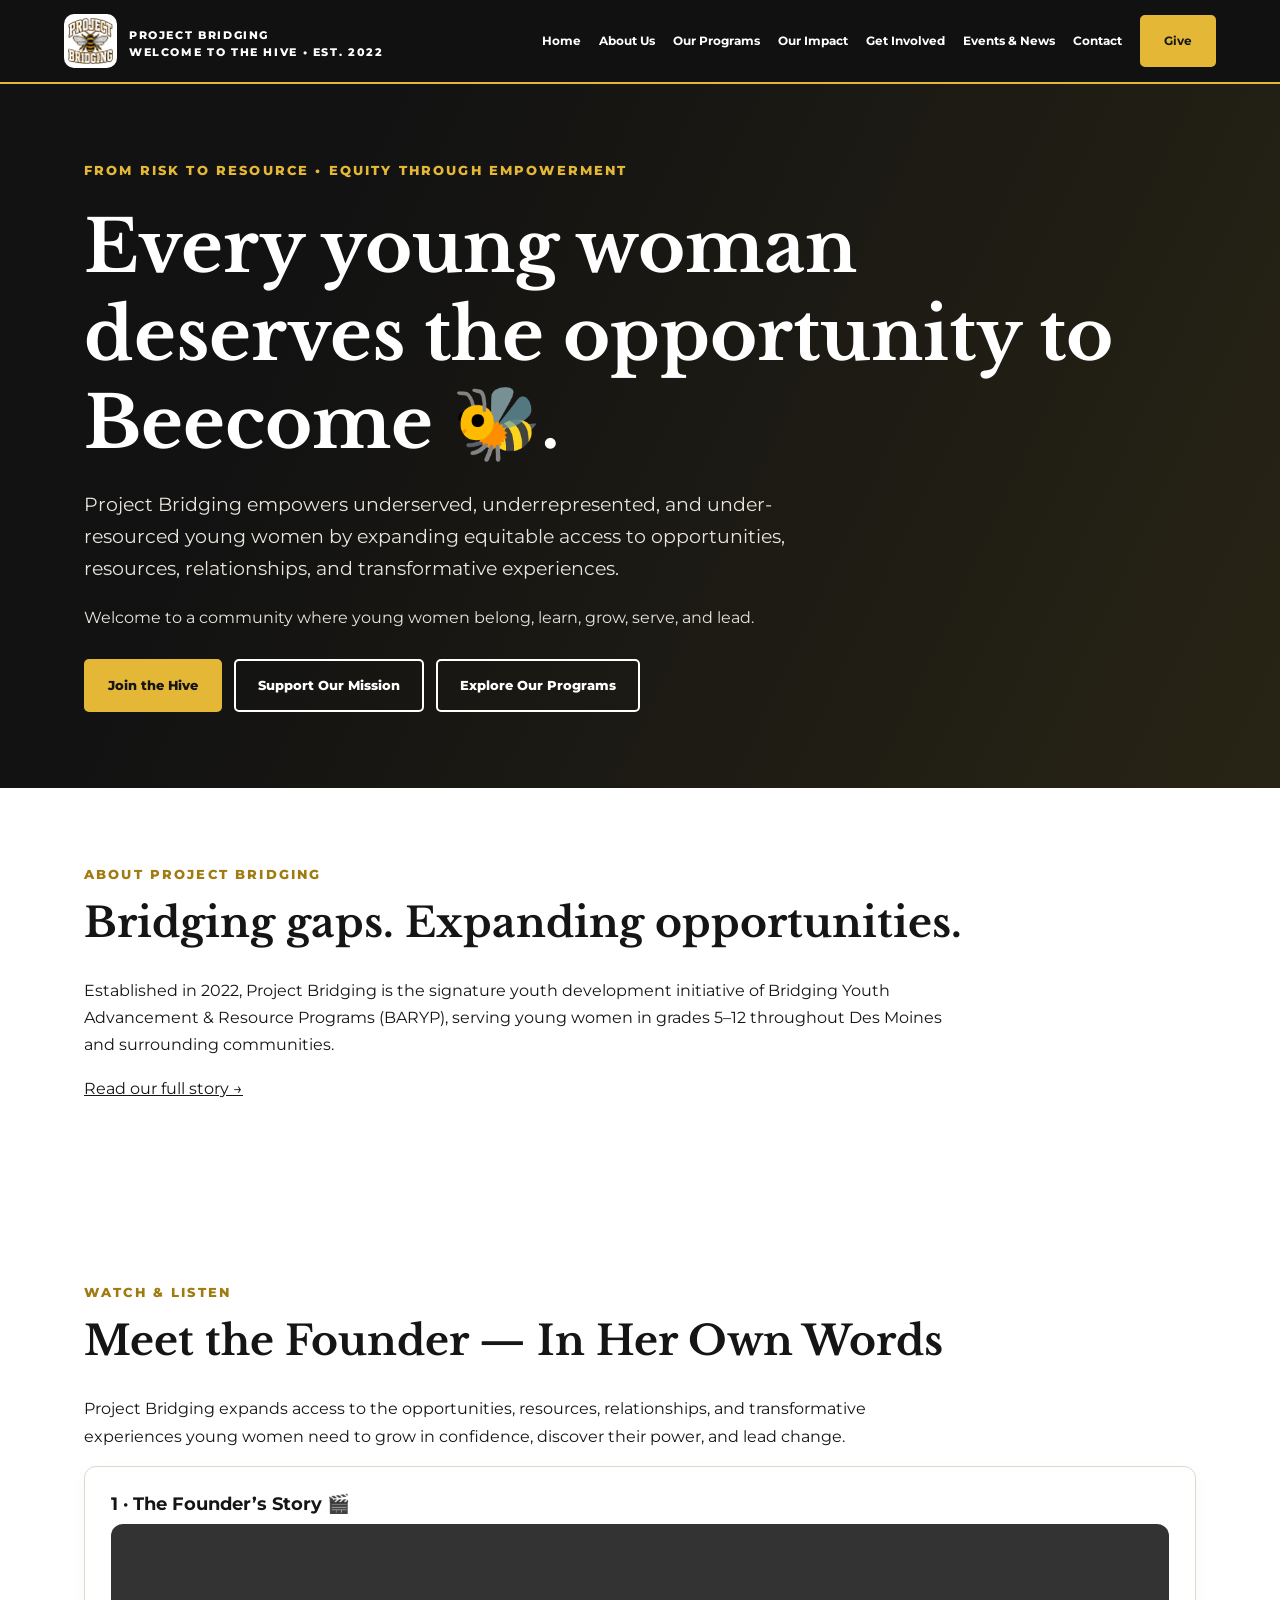
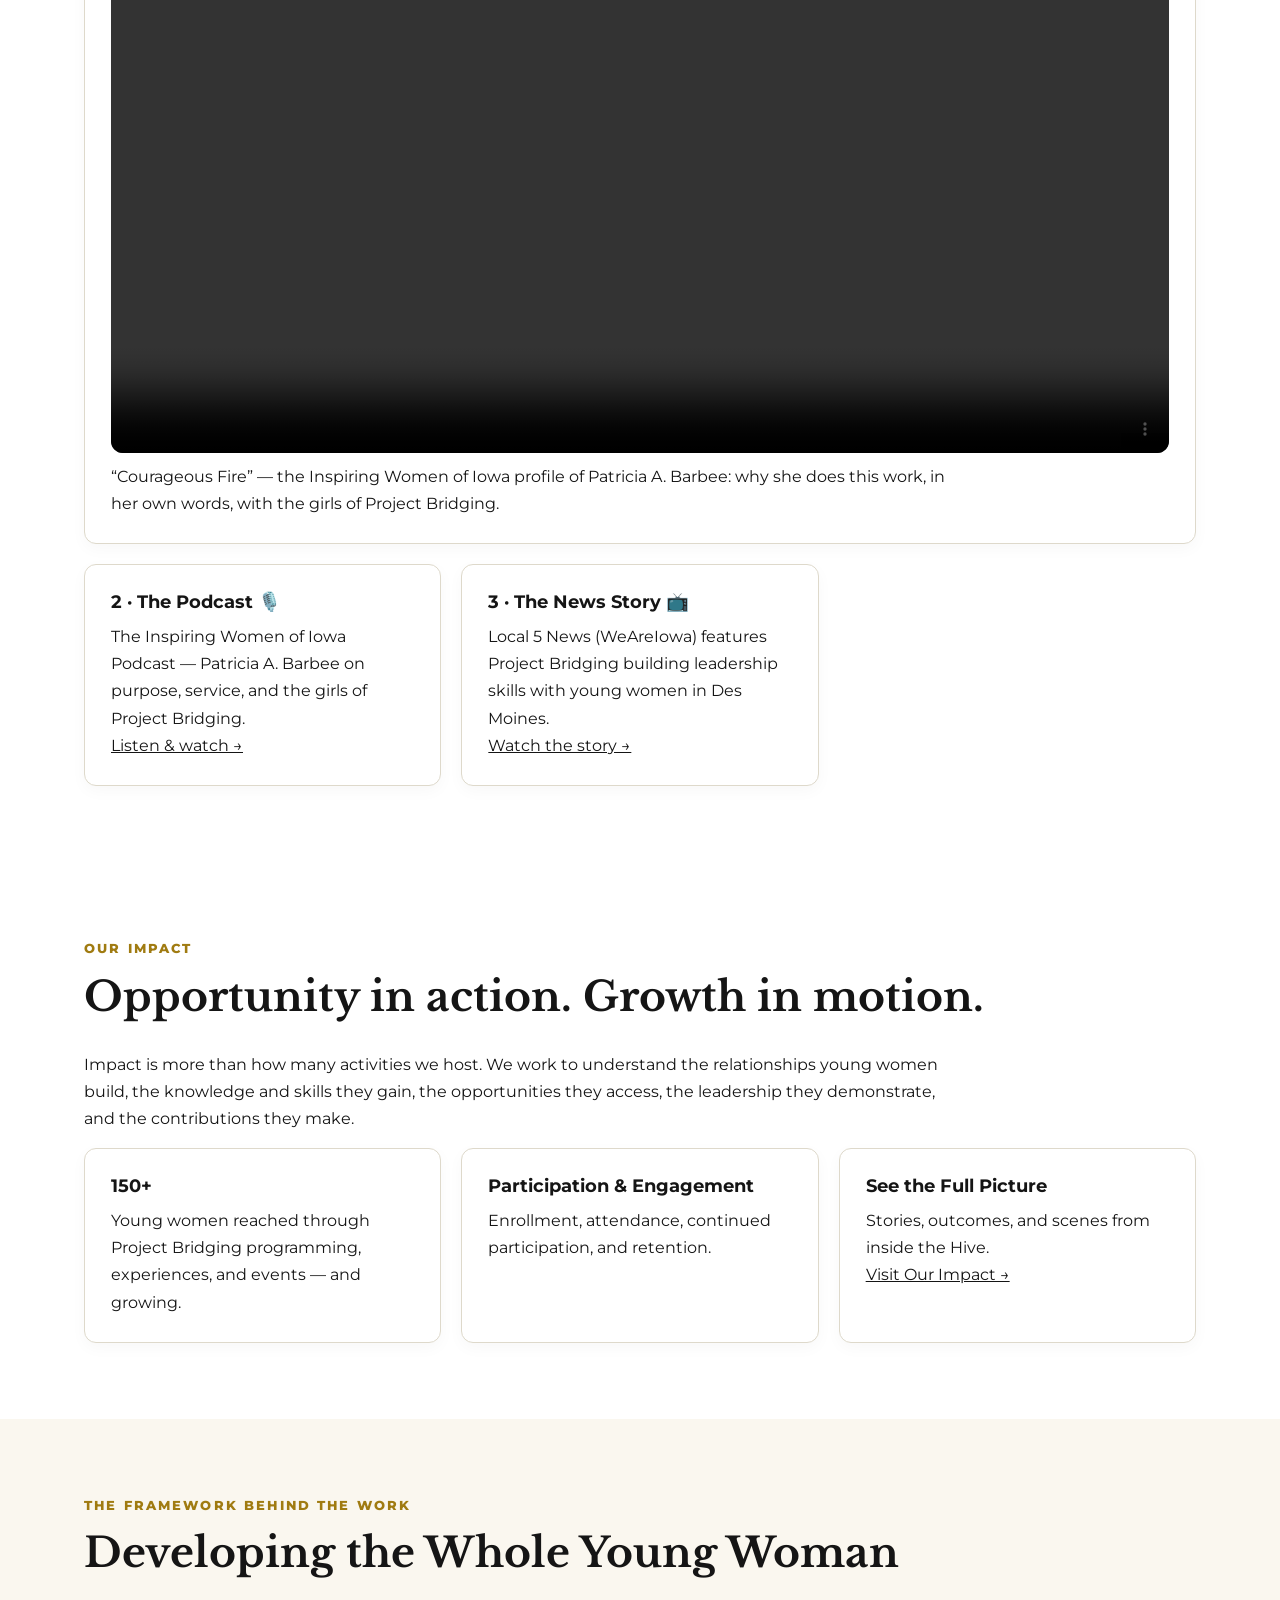
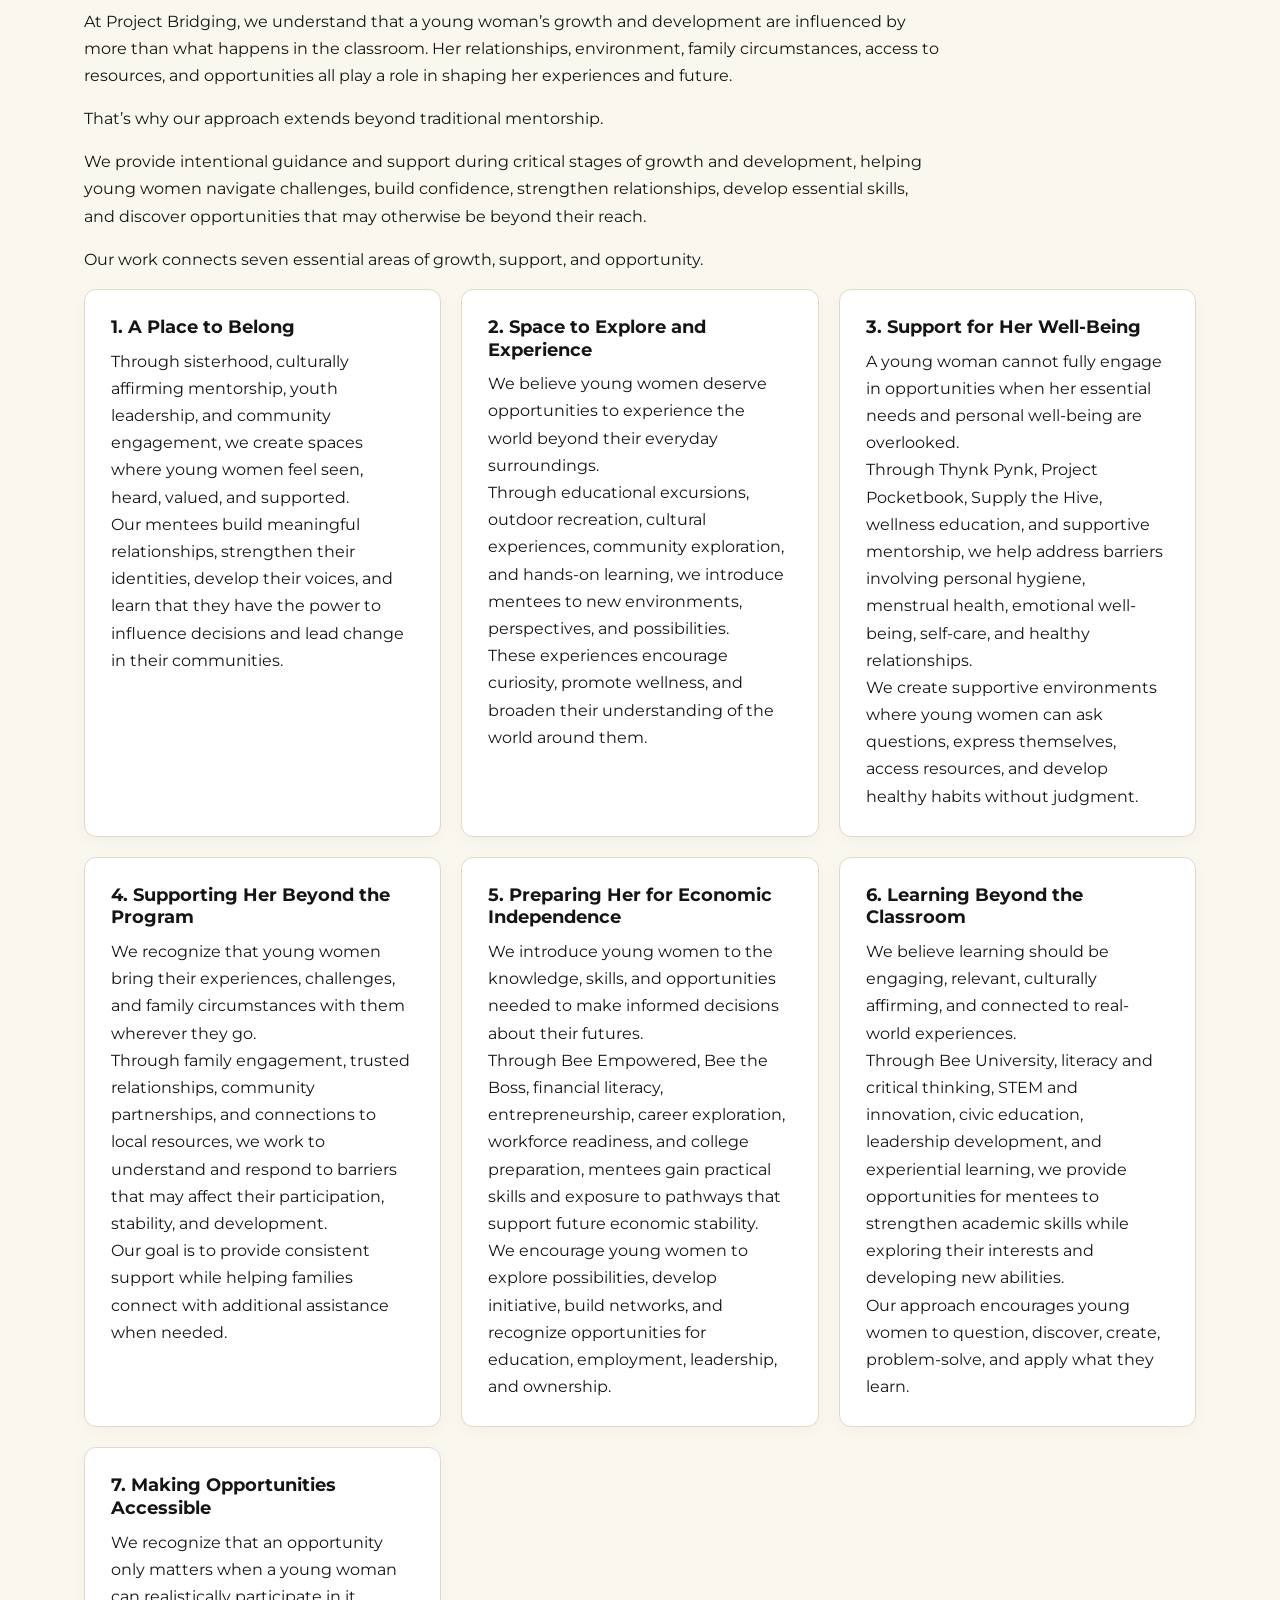
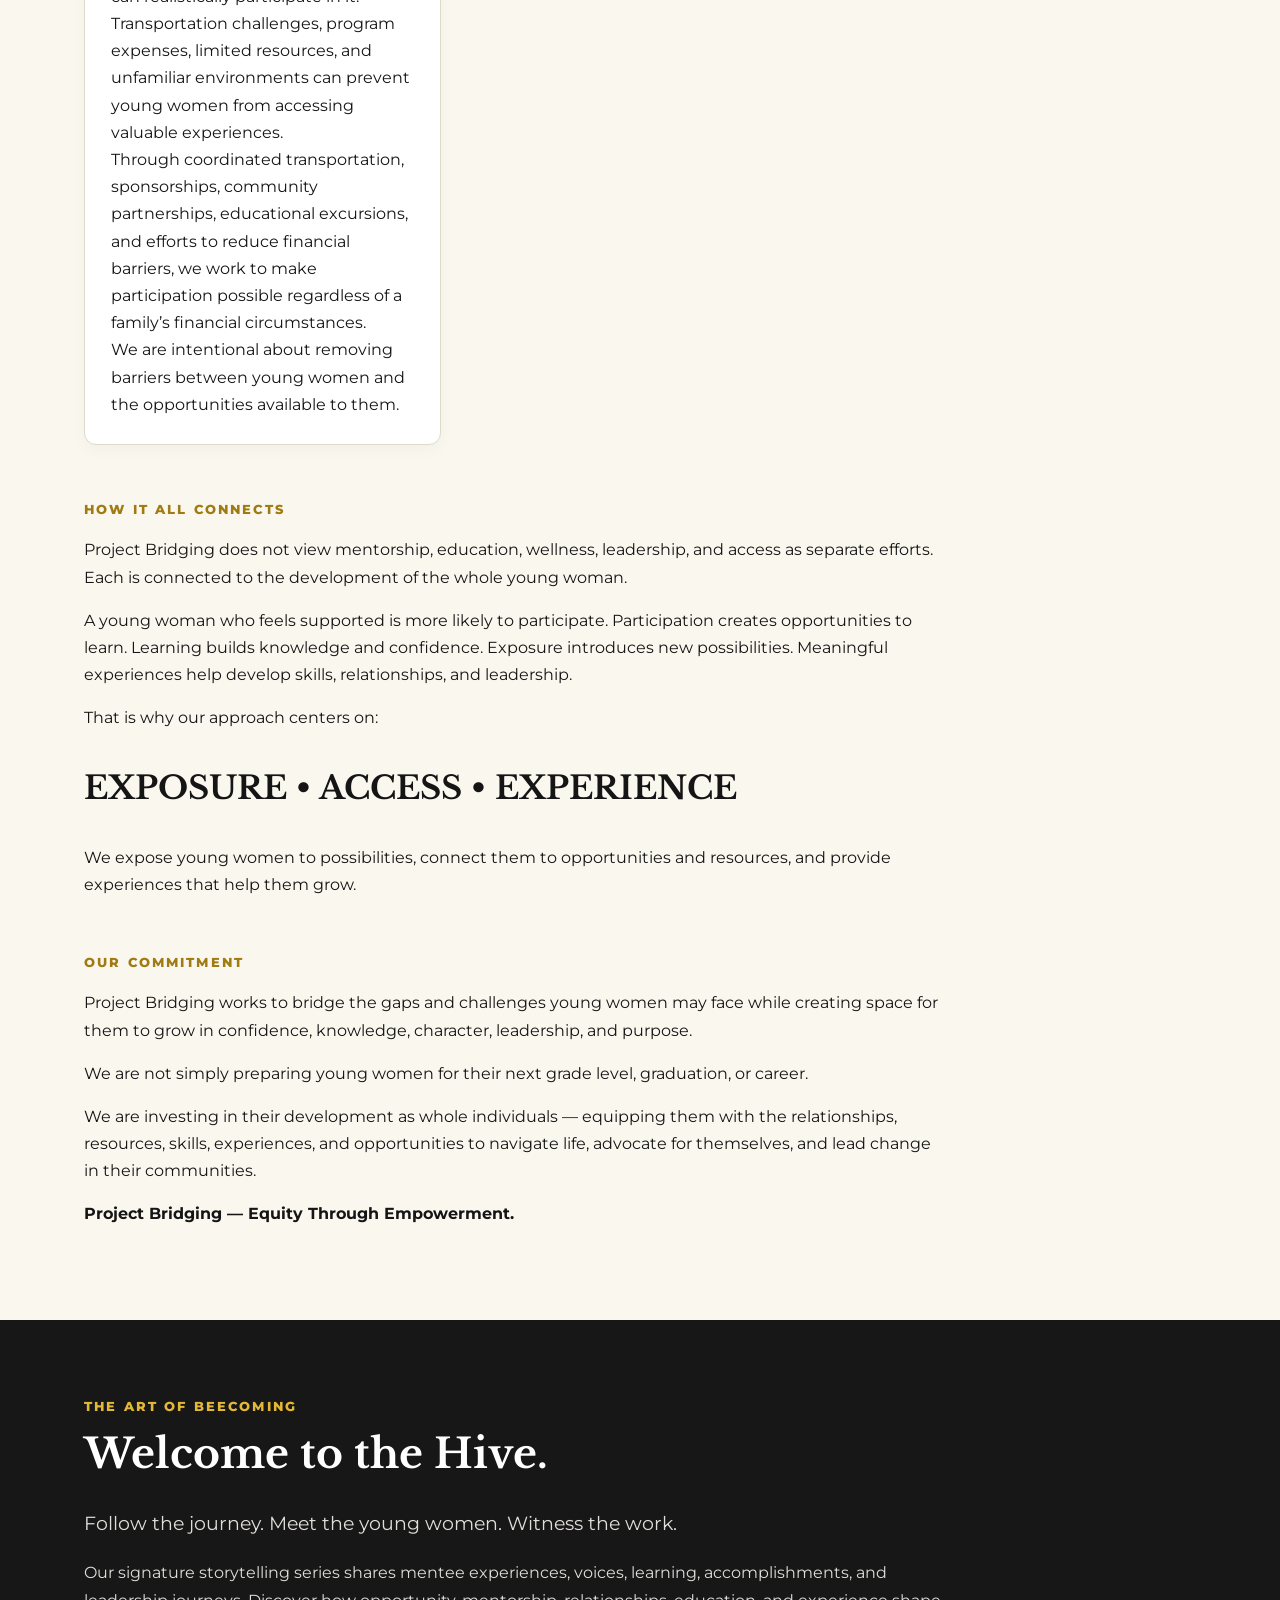
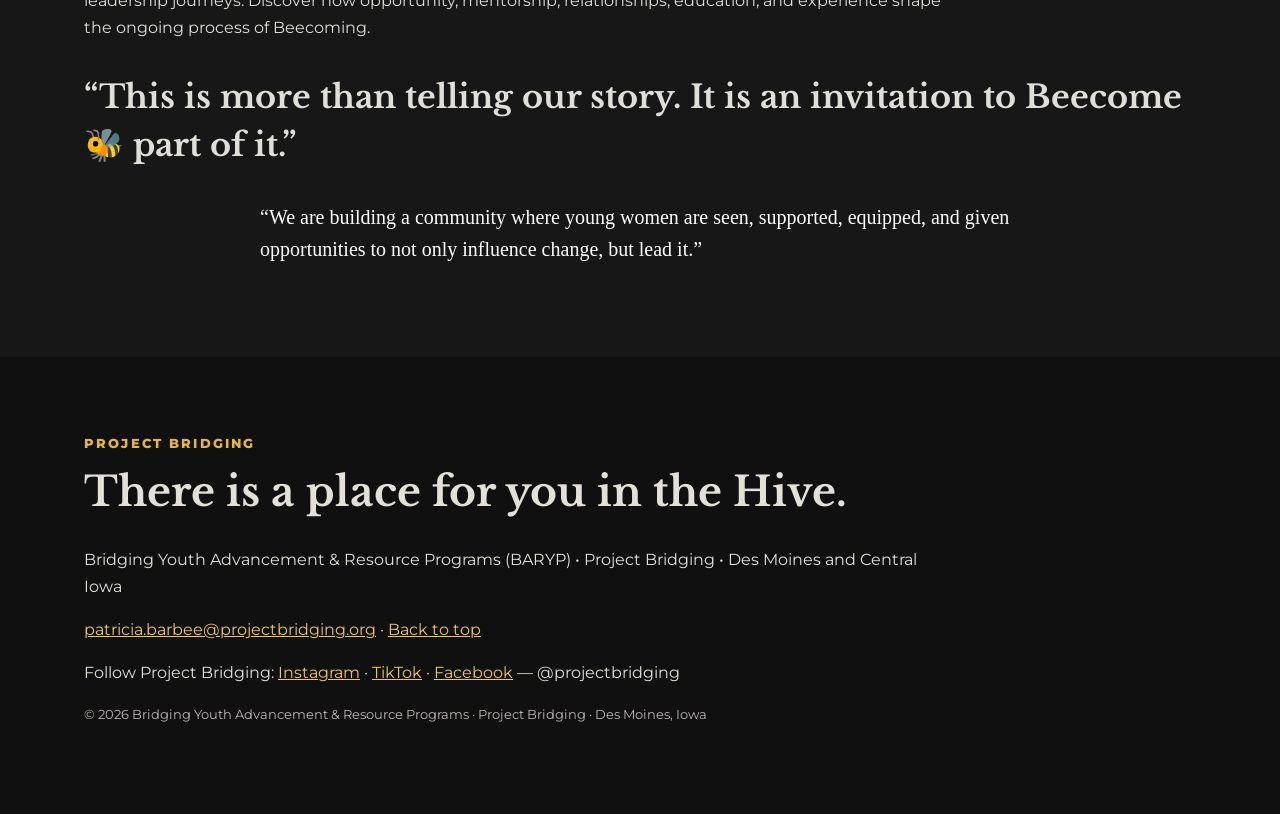
==== index.html @ f6abe03d "Update impact stat to 150+ young women reached" ====
<!DOCTYPE html>
<html lang="en"><head><meta charset="UTF-8"><link rel="icon" type="image/png" href="logo.png"><meta name="viewport" content="width=device-width, initial-scale=1"><meta name="description" content="Project Bridging empowers young women through exposure, access, experiences, mentorship, leadership and educational enrichment in Des Moines and Central Iowa."><title>Project Bridging | Welcome to the Hive</title><style>
@import url('https://fonts.googleapis.com/css2?family=Libre+Baskerville:wght@400;700&family=Montserrat:wght@400;500;600;700;800&display=swap');
:root{--gold:#e4b836;--black:#151515;--cream:#faf7ef;--muted:#5f5b53}*{box-sizing:border-box}html{scroll-behavior:smooth}body{margin:0;color:var(--black);font-family:Montserrat,Arial,sans-serif;line-height:1.7}h1,h2,h3{line-height:1.23}h1,h2{font-family:'Libre Baskerville',Georgia,serif}h1{font-size:clamp(2.6rem,5.6vw,5.5rem);margin:.3em 0}h2{font-size:clamp(1.9rem,3.2vw,3.2rem);margin:.3em 0 .7em}h3{font-size:1.15rem}p{max-width:78ch}a{color:inherit}header{background:#111;color:white;position:sticky;top:0;z-index:4;border-bottom:2px solid var(--gold)}.nav{max-width:1200px;margin:auto;display:flex;justify-content:space-between;align-items:center;gap:20px;padding:14px 24px}.brand{font-weight:800;letter-spacing:.1em;text-decoration:none;color:var(--gold);line-height:1.1}.brand span{display:block;font-size:.68rem;color:#fff;letter-spacing:.15em;margin-top:5px}.navlinks{display:flex;gap:18px;flex-wrap:wrap;align-items:center}.navlinks a{font-size:.78rem;text-decoration:none;font-weight:700}.navlinks a:hover{color:var(--gold)}.btn{display:inline-flex;align-items:center;justify-content:center;padding:13px 22px;background:var(--gold);color:#161616;font-size:.84rem;font-weight:800;border-radius:5px;text-decoration:none;border:2px solid var(--gold);cursor:pointer}.btn.outline{background:transparent;border-color:currentColor;color:inherit}.btn:hover{filter:brightness(.92)}.hero{background:linear-gradient(115deg,#121212 25%,#282415 100%);color:white;min-height:580px;display:flex;align-items:center}.wrap{max-width:1160px;padding:76px 24px;margin:auto}.hero .wrap{width:100%}.eyebrow{font-weight:800;font-size:.79rem;letter-spacing:.17em;text-transform:uppercase;color:#a07b11}.hero .eyebrow{color:var(--gold)}.lead{font-size:1.18rem;max-width:720px}.hero p{color:#e8e5dc}.actions{display:flex;gap:12px;flex-wrap:wrap;margin-top:28px}.hero .btn.outline{color:white}.gold{color:var(--gold)}.cream{background:var(--cream)}.dark{background:#171717;color:#fff}.dark p{color:#e0ded9}.grid{display:grid;grid-template-columns:repeat(3,minmax(0,1fr));gap:20px}.grid.two{grid-template-columns:repeat(2,minmax(0,1fr))}.card{background:#fff;border:1px solid #ded9cb;border-radius:12px;padding:26px;box-shadow:0 5px 16px rgba(0,0,0,.03)}.dark .card{background:#242424;border-color:#48402b}.card h3{margin:0 0 9px}.card p{margin:0}.number{font-size:2rem;color:#bc911b;font-weight:800}.separator{height:4px;width:64px;background:var(--gold);margin:22px 0}.steps{counter-reset:step}.step{padding:22px 0;border-bottom:1px solid #ddd7c9;display:grid;grid-template-columns:65px 1fr;gap:15px}.step:before{counter-increment:step;content:counter(step,decimal-leading-zero);color:#aa7d00;font-size:1.6rem;font-weight:800}.step h3{margin:0}.step p{margin:.3em 0}.cols{columns:2;column-gap:45px}.cols>div{break-inside:avoid;margin-bottom:25px}.callout{border-left:5px solid var(--gold);padding:22px 25px;background:#f3ecd8;margin:28px 0;font-weight:600}.dark .callout{color:#151515}.small{font-size:.82rem;color:var(--muted)}.tag{font-size:.74rem;display:inline-block;font-weight:800;letter-spacing:.08em;text-transform:uppercase;color:#8f6e12}.quote{font:700 clamp(1.3rem,2.5vw,2rem)/1.5 'Libre Baskerville',Georgia,serif}.notice{background:#fff5da;padding:15px 18px;border-radius:8px;border:1px solid #e6cc7b;margin-top:15px}.faq details{border-bottom:1px solid #ded8cd;padding:18px 0}.faq summary{font-weight:800;cursor:pointer}.faq p{margin:12px 0 0}.footer{background:#101010;color:#e3e0d8}.footer a{color:#efc84f}.muted{color:#6b665b}ul{padding-left:22px}li{margin:7px 0}.chips{display:flex;flex-wrap:wrap;gap:8px}.chip{border:1px solid #b18d2a;border-radius:30px;padding:5px 12px;font-size:.8rem;font-weight:700}.menu-toggle{display:none;background:none;border:1px solid #aaa;color:white;padding:8px 10px;border-radius:4px}@media(max-width:900px){.grid{grid-template-columns:repeat(2,minmax(0,1fr))}.navlinks{gap:10px}.navlinks a{font-size:.7rem}}@media(max-width:700px){.nav{align-items:flex-start}.menu-toggle{display:block}.navlinks{display:none;position:absolute;top:68px;left:0;right:0;background:#161616;padding:22px;flex-direction:column;align-items:flex-start}.navlinks.open{display:flex}.grid,.grid.two{grid-template-columns:1fr}.cols{columns:1}.wrap{padding:55px 20px}.hero{min-height:570px}.step{grid-template-columns:47px 1fr}.navlinks a{font-size:.9rem}}
.hub-grid{display:grid;grid-template-columns:repeat(2,1fr);gap:14px;margin-top:34px}.hub-btn{display:flex;align-items:center;gap:14px;background:#fff;border:1px solid #e6e2d9;border-left:5px solid #e4b836;padding:18px 22px;transition:.2s;color:inherit;text-decoration:none}.hub-btn:hover{transform:translateY(-1px);border-color:#e4b836;box-shadow:0 4px 14px rgba(0,0,0,.08)}.hub-btn .ic{font-size:1.5rem;line-height:1}.hub-btn strong{display:block;font-size:1rem}.hub-btn span{font-size:.83rem;color:#5f5b53}@media(max-width:620px){.hub-grid{grid-template-columns:1fr}}.brand{display:flex;align-items:center;gap:12px}.brand img{height:54px;width:auto;background:#fff;border-radius:10px;padding:4px}.brand-text{display:flex;flex-direction:column;line-height:1.15}.hero-logo{display:block;width:200px;max-width:62vw;height:auto;background:#fff;border-radius:18px;padding:10px;margin:0 auto 20px}.footer-logo{height:92px;width:auto;background:#fff;border-radius:14px;padding:6px;margin-bottom:14px}</style></head><body>
<header><nav class="nav" aria-label="Primary navigation"><a class="brand" href="index.html"><img src="logo.png" alt="Project Bridging logo"><span class="brand-text">PROJECT BRIDGING<span>WELCOME TO THE HIVE • EST. 2022</span></span></a><button class="menu-toggle" aria-label="Toggle navigation" aria-expanded="false" onclick="const n=document.getElementById('navlinks');n.classList.toggle('open');this.setAttribute('aria-expanded',n.classList.contains('open'))">☰ Menu</button><div id="navlinks" class="navlinks"><a href="index.html">Home</a><a href="about.html">About Us</a><a href="programs.html">Our Programs</a><a href="impact.html">Our Impact</a><a href="get-involved.html">Get Involved</a><a href="events.html">Events &amp; News</a><a href="contact.html">Contact</a><a href="give.html" class="btn">Give</a></div></nav></header>
<main>
<section id="home" class="hero"><div class="wrap"><div class="eyebrow">From Risk to Resource • Equity Through Empowerment</div><h1>Every young woman deserves the <span class="accent">opportunity to Beecome 🐝.</span></h1><p class="lead">Project Bridging empowers underserved, underrepresented, and under-resourced young women by expanding equitable access to opportunities, resources, relationships, and transformative experiences.</p><p>Welcome to a community where young women belong, learn, grow, serve, and lead.</p><div class="actions"><a class="btn" href="get-involved.html">Join the Hive</a><a class="btn outline" href="give.html">Support Our Mission</a><a class="btn outline" href="programs.html">Explore Our Programs</a></div></div></section>
<section id="about"><div class="wrap"><div class="eyebrow">About Project Bridging</div><h2>Bridging gaps. Expanding opportunities.</h2><p>Established in 2022, Project Bridging is the signature youth development initiative of Bridging Youth Advancement &amp; Resource Programs (BARYP), serving young women in grades 5–12 throughout Des Moines and surrounding communities.</p><p><a href="about.html">Read our full story →</a></p></div></section>






<section id="meet-the-founder"><div class="wrap"><p class="eyebrow">Watch &amp; Listen</p><h2>Meet the Founder — In Her Own Words</h2><p class="lede">Project Bridging expands access to the opportunities, resources, relationships, and transformative experiences young women need to grow in confidence, discover their power, and lead change.</p><div class="grid"><article class="card" style="grid-column:1/-1"><h3>1 · The Founder’s Story 🎬</h3><video controls preload="metadata" playsinline src="founder-video.mp4" style="width:100%;border-radius:12px;display:block;margin:.4rem 0 .6rem"></video><p>“Courageous Fire” — the Inspiring Women of Iowa profile of Patricia A. Barbee: why she does this work, in her own words, with the girls of Project Bridging.</p></article><article class="card"><h3>2 · The Podcast 🎙️</h3><p>The Inspiring Women of Iowa Podcast — Patricia A. Barbee on purpose, service, and the girls of Project Bridging.</p><p><a href="https://tr.ee/HI_UeDrInt">Listen &amp; watch →</a></p></article><article class="card"><h3>3 · The News Story 📺</h3><p>Local 5 News (WeAreIowa) features Project Bridging building leadership skills with young women in Des Moines.</p><p><a href="https://www.weareiowa.com/video/news/community/project-bridging-to-builds-leadership-skills-with-at-risk-young-women/524-d6acfb98-375f-4278-8820-97b813ef0d6f">Watch the story →</a></p></article></div></div></section>
<section id="impact"><div class="wrap"><div class="eyebrow">Our impact</div><h2>Opportunity in action. Growth in motion.</h2><p>Impact is more than how many activities we host. We work to understand the relationships young women build, the knowledge and skills they gain, the opportunities they access, the leadership they demonstrate, and the contributions they make.</p><div class="grid"><div class="card"><h3>150+</h3><p>Young women reached through Project Bridging programming, experiences, and events — and growing.</p></div><div class="card"><h3>Participation &amp; Engagement</h3><p>Enrollment, attendance, continued participation, and retention.</p></div><div class="card"><h3>See the Full Picture</h3><p>Stories, outcomes, and scenes from inside the Hive.</p><p><a href="impact.html">Visit Our Impact →</a></p></div></div></section>
<section class="cream" id="vital-conditions"><div class="wrap"><div class="eyebrow">The Framework Behind the Work</div><h2>Developing the Whole Young Woman</h2><p>At Project Bridging, we understand that a young woman’s growth and development are influenced by more than what happens in the classroom. Her relationships, environment, family circumstances, access to resources, and opportunities all play a role in shaping her experiences and future.</p><p>That’s why our approach extends beyond traditional mentorship.</p><p>We provide intentional guidance and support during critical stages of growth and development, helping young women navigate challenges, build confidence, strengthen relationships, develop essential skills, and discover opportunities that may otherwise be beyond their reach.</p><p>Our work connects seven essential areas of growth, support, and opportunity.</p><div class="grid"><div class="card"><h3>1. A Place to Belong</h3><p>Through sisterhood, culturally affirming mentorship, youth leadership, and community engagement, we create spaces where young women feel seen, heard, valued, and supported.</p><p>Our mentees build meaningful relationships, strengthen their identities, develop their voices, and learn that they have the power to influence decisions and lead change in their communities.</p></div><div class="card"><h3>2. Space to Explore and Experience</h3><p>We believe young women deserve opportunities to experience the world beyond their everyday surroundings.</p><p>Through educational excursions, outdoor recreation, cultural experiences, community exploration, and hands-on learning, we introduce mentees to new environments, perspectives, and possibilities.</p><p>These experiences encourage curiosity, promote wellness, and broaden their understanding of the world around them.</p></div><div class="card"><h3>3. Support for Her Well-Being</h3><p>A young woman cannot fully engage in opportunities when her essential needs and personal well-being are overlooked.</p><p>Through Thynk Pynk, Project Pocketbook, Supply the Hive, wellness education, and supportive mentorship, we help address barriers involving personal hygiene, menstrual health, emotional well-being, self-care, and healthy relationships.</p><p>We create supportive environments where young women can ask questions, express themselves, access resources, and develop healthy habits without judgment.</p></div><div class="card"><h3>4. Supporting Her Beyond the Program</h3><p>We recognize that young women bring their experiences, challenges, and family circumstances with them wherever they go.</p><p>Through family engagement, trusted relationships, community partnerships, and connections to local resources, we work to understand and respond to barriers that may affect their participation, stability, and development.</p><p>Our goal is to provide consistent support while helping families connect with additional assistance when needed.</p></div><div class="card"><h3>5. Preparing Her for Economic Independence</h3><p>We introduce young women to the knowledge, skills, and opportunities needed to make informed decisions about their futures.</p><p>Through Bee Empowered, Bee the Boss, financial literacy, entrepreneurship, career exploration, workforce readiness, and college preparation, mentees gain practical skills and exposure to pathways that support future economic stability.</p><p>We encourage young women to explore possibilities, develop initiative, build networks, and recognize opportunities for education, employment, leadership, and ownership.</p></div><div class="card"><h3>6. Learning Beyond the Classroom</h3><p>We believe learning should be engaging, relevant, culturally affirming, and connected to real-world experiences.</p><p>Through Bee University, literacy and critical thinking, STEM and innovation, civic education, leadership development, and experiential learning, we provide opportunities for mentees to strengthen academic skills while exploring their interests and developing new abilities.</p><p>Our approach encourages young women to question, discover, create, problem-solve, and apply what they learn.</p></div><div class="card"><h3>7. Making Opportunities Accessible</h3><p>We recognize that an opportunity only matters when a young woman can realistically participate in it.</p><p>Transportation challenges, program expenses, limited resources, and unfamiliar environments can prevent young women from accessing valuable experiences.</p><p>Through coordinated transportation, sponsorships, community partnerships, educational excursions, and efforts to reduce financial barriers, we work to make participation possible regardless of a family’s financial circumstances.</p><p>We are intentional about removing barriers between young women and the opportunities available to them.</p></div></div><div class="eyebrow" style="margin-top:54px">How It All Connects</div><p>Project Bridging does not view mentorship, education, wellness, leadership, and access as separate efforts. Each is connected to the development of the whole young woman.</p><p>A young woman who feels supported is more likely to participate. Participation creates opportunities to learn. Learning builds knowledge and confidence. Exposure introduces new possibilities. Meaningful experiences help develop skills, relationships, and leadership.</p><p>That is why our approach centers on:</p><p class="quote">EXPOSURE • ACCESS • EXPERIENCE</p><p>We expose young women to possibilities, connect them to opportunities and resources, and provide experiences that help them grow.</p><div class="eyebrow" style="margin-top:54px">Our Commitment</div><p>Project Bridging works to bridge the gaps and challenges young women may face while creating space for them to grow in confidence, knowledge, character, leadership, and purpose.</p><p>We are not simply preparing young women for their next grade level, graduation, or career.</p><p>We are investing in their development as whole individuals — equipping them with the relationships, resources, skills, experiences, and opportunities to navigate life, advocate for themselves, and lead change in their communities.</p><p><strong>Project Bridging — Equity Through Empowerment.</strong></p></div></section>  

<section id="story" class="dark"><div class="wrap"><div class="eyebrow gold">The Art of Beecoming</div><h2>Welcome to the Hive.</h2><p class="lead">Follow the journey. Meet the young women. Witness the work.</p><p>Our signature storytelling series shares mentee experiences, voices, learning, accomplishments, and leadership journeys. Discover how opportunity, mentorship, relationships, education, and experience shape the ongoing process of Beecoming.</p><p class="quote gold">“This is more than telling our story. It is an invitation to Beecome 🐝 part of it.”</p><blockquote style="border:none;margin:1rem auto;max-width:760px;font-family:Georgia,serif;font-size:1.25rem;line-height:1.6">“We are building a community where young women are seen, supported, equipped, and given opportunities to not only influence change, but lead it.”</blockquote></div></section>  



</main><footer class="footer"><div class="wrap"><div class="eyebrow gold">Project Bridging</div><h2>There is a place for you in the Hive.</h2><p>Bridging Youth Advancement &amp; Resource Programs (BARYP) • Project Bridging • Des Moines and Central Iowa</p><p><a href="mailto:patricia.barbee@projectbridging.org">patricia.barbee@projectbridging.org</a> · <a href="#home">Back to top</a></p><p>Follow Project Bridging: <a href="https://www.instagram.com/projectbridging/">Instagram</a> · <a href="https://www.tiktok.com/@projectbridging">TikTok</a> · <a href="https://www.facebook.com/projectbridging">Facebook</a> — @projectbridging</p><p class="small" style="color:#bdb8ae">© 2026 Bridging Youth Advancement &amp; Resource Programs · Project Bridging · Des Moines, Iowa</p></div></footer><script>document.querySelectorAll('.navlinks a').forEach(a=>a.addEventListener('click',()=>{const n=document.getElementById('navlinks');n.classList.remove('open');document.querySelector('.menu-toggle').setAttribute('aria-expanded','false')}))</script></body></html>
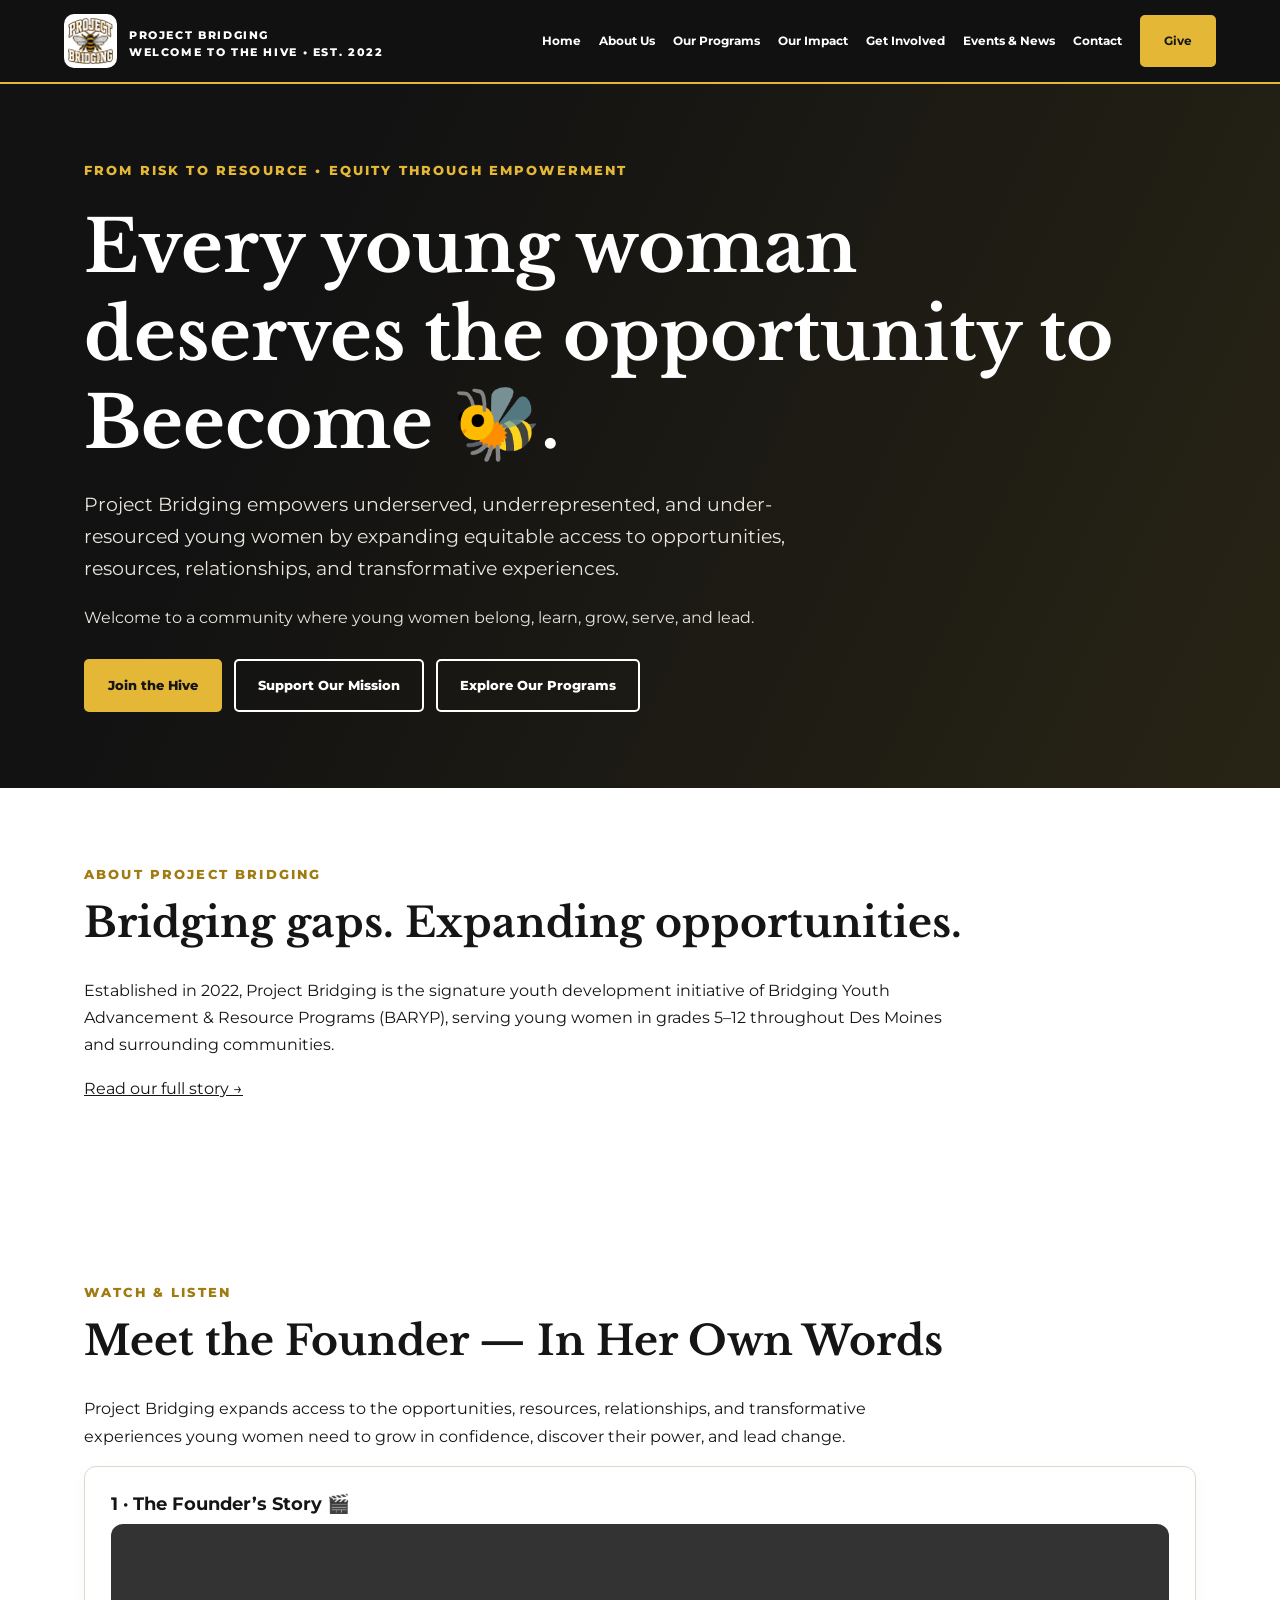
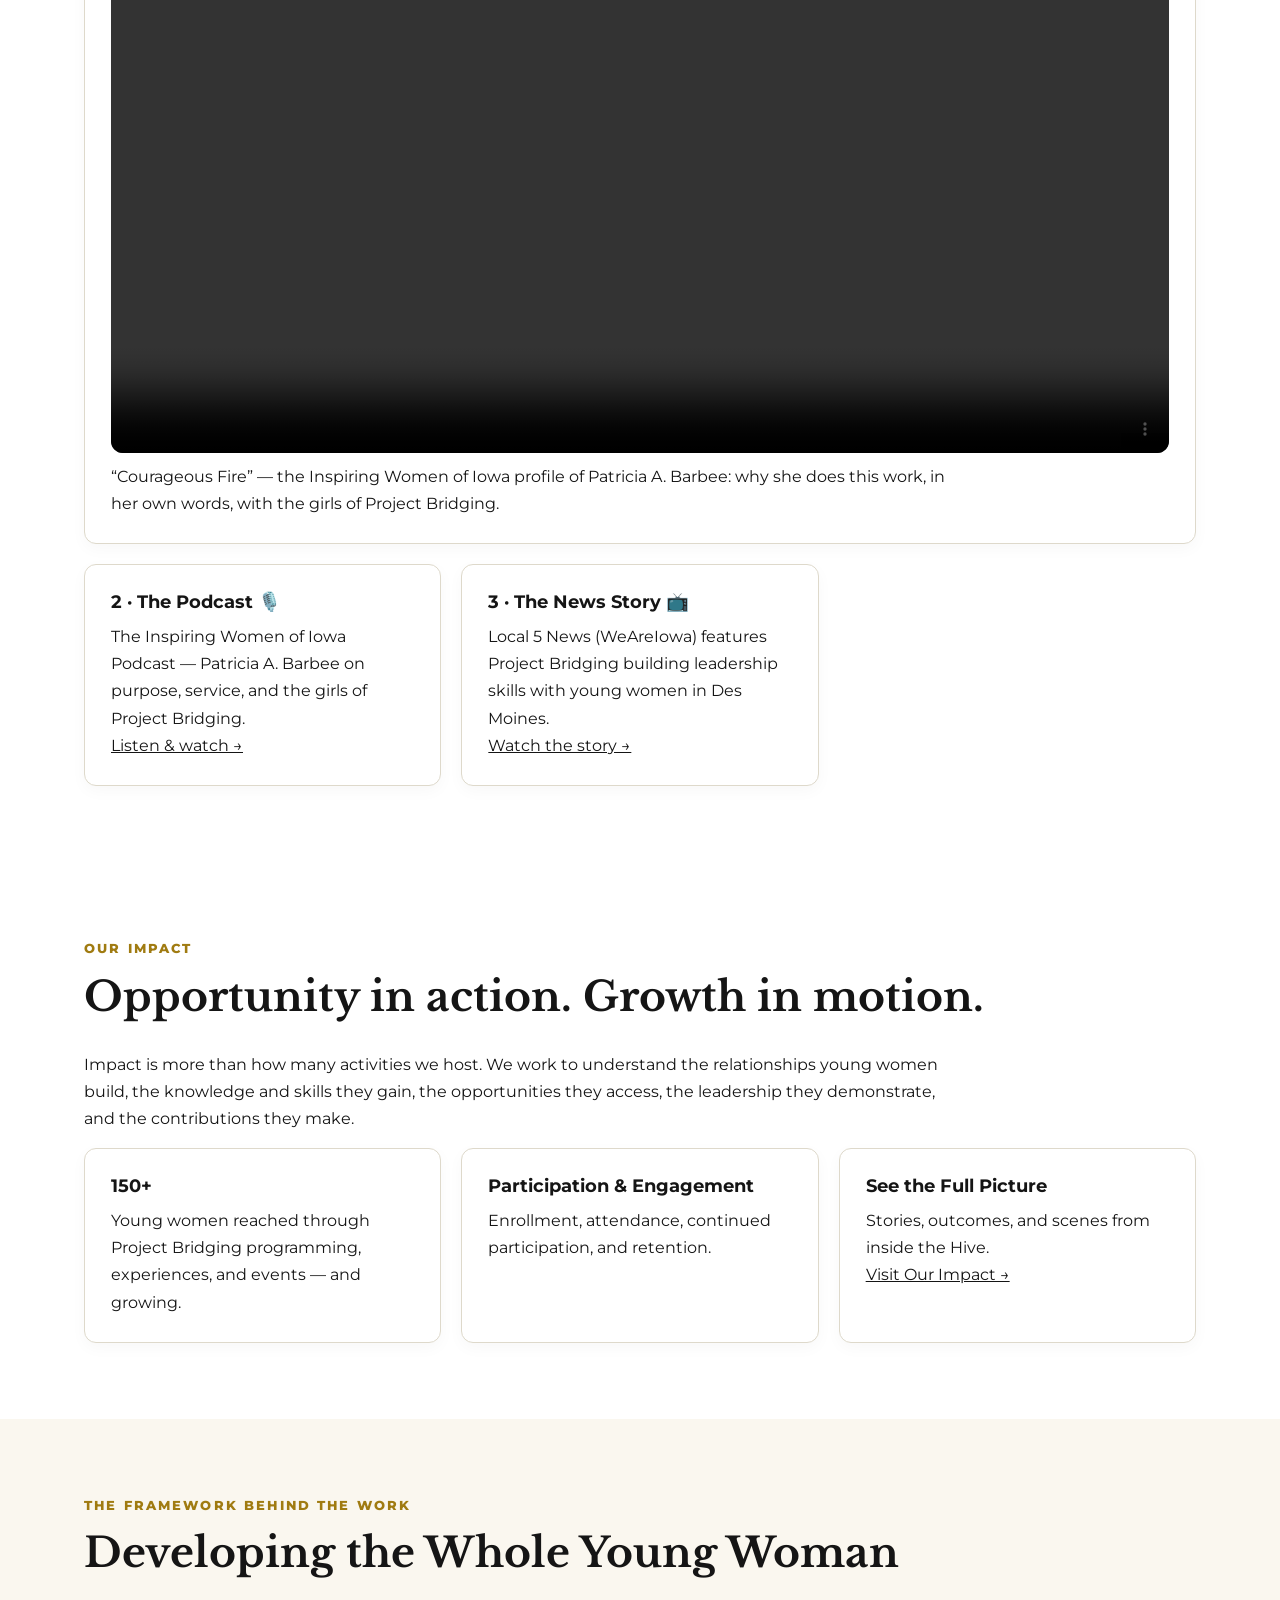
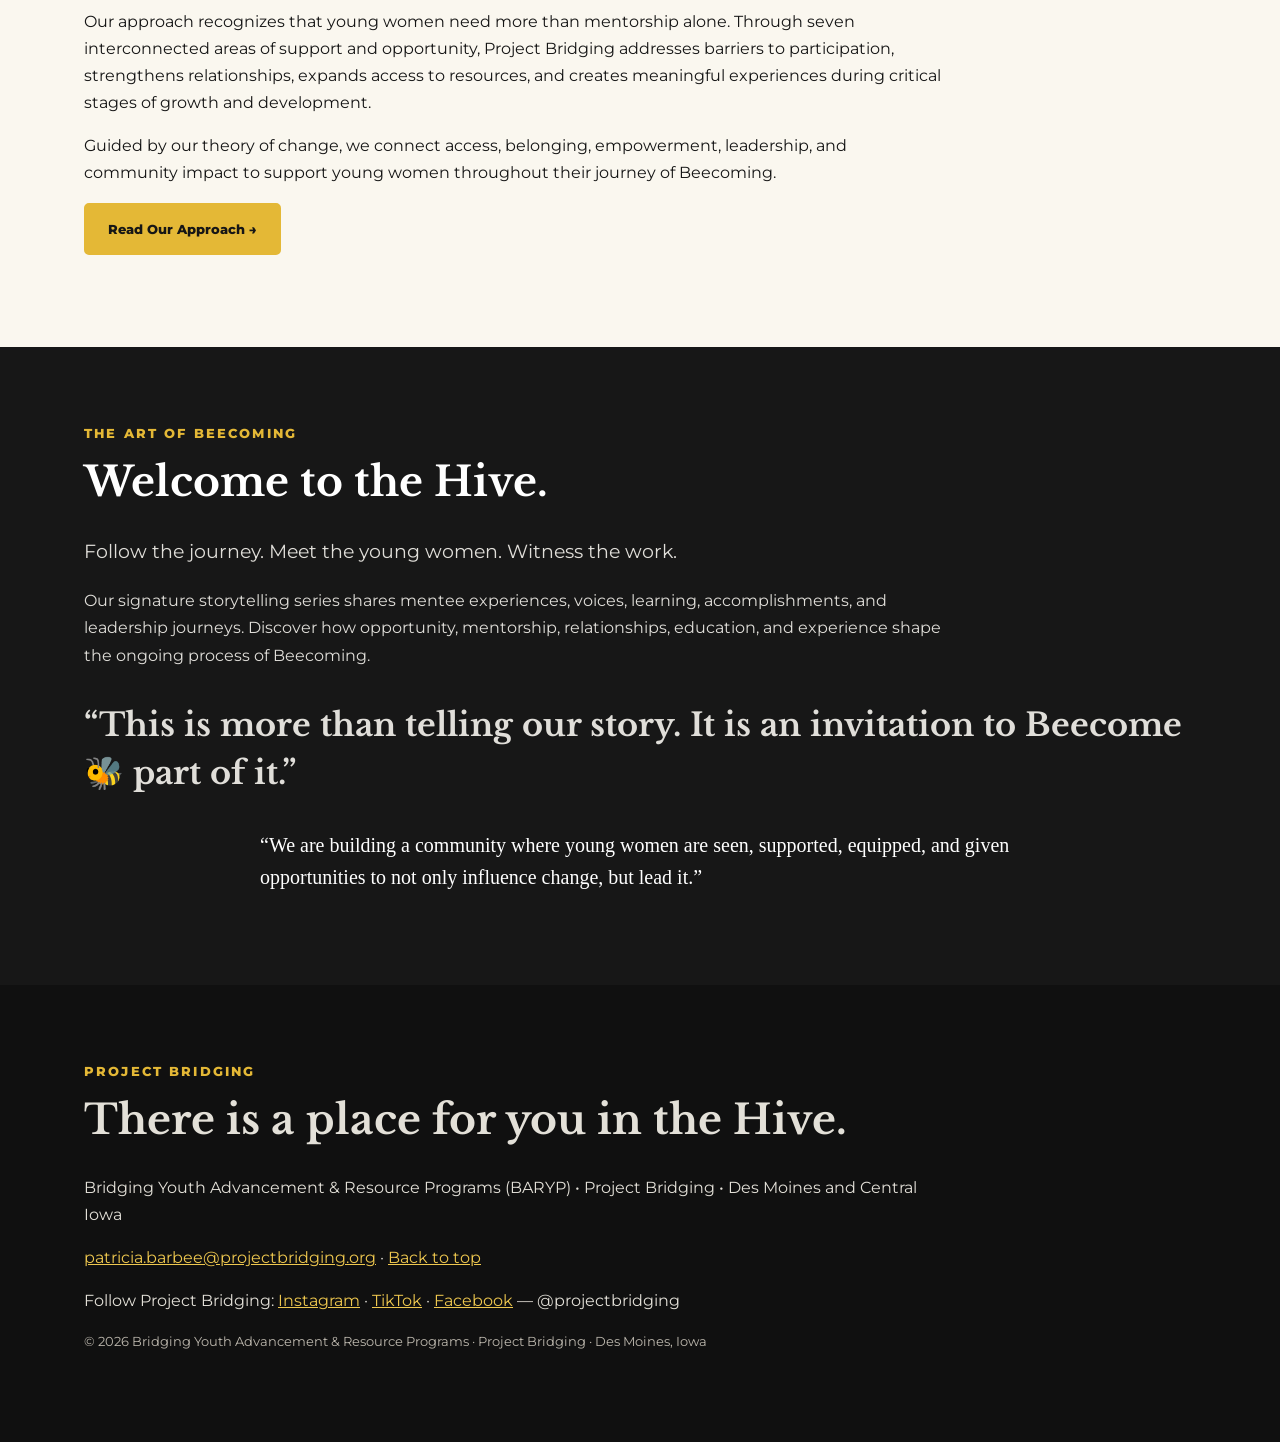
==== commit e52ccab1: "Add Our Approach page and update homepage framework section" ====
--- a/index.html
+++ b/index.html
@@ -15,7 +15,7 @@
 
 <section id="meet-the-founder"><div class="wrap"><p class="eyebrow">Watch &amp; Listen</p><h2>Meet the Founder — In Her Own Words</h2><p class="lede">Project Bridging expands access to the opportunities, resources, relationships, and transformative experiences young women need to grow in confidence, discover their power, and lead change.</p><div class="grid"><article class="card" style="grid-column:1/-1"><h3>1 · The Founder’s Story 🎬</h3><video controls preload="metadata" playsinline src="founder-video.mp4" style="width:100%;border-radius:12px;display:block;margin:.4rem 0 .6rem"></video><p>“Courageous Fire” — the Inspiring Women of Iowa profile of Patricia A. Barbee: why she does this work, in her own words, with the girls of Project Bridging.</p></article><article class="card"><h3>2 · The Podcast 🎙️</h3><p>The Inspiring Women of Iowa Podcast — Patricia A. Barbee on purpose, service, and the girls of Project Bridging.</p><p><a href="https://tr.ee/HI_UeDrInt">Listen &amp; watch →</a></p></article><article class="card"><h3>3 · The News Story 📺</h3><p>Local 5 News (WeAreIowa) features Project Bridging building leadership skills with young women in Des Moines.</p><p><a href="https://www.weareiowa.com/video/news/community/project-bridging-to-builds-leadership-skills-with-at-risk-young-women/524-d6acfb98-375f-4278-8820-97b813ef0d6f">Watch the story →</a></p></article></div></div></section>
 <section id="impact"><div class="wrap"><div class="eyebrow">Our impact</div><h2>Opportunity in action. Growth in motion.</h2><p>Impact is more than how many activities we host. We work to understand the relationships young women build, the knowledge and skills they gain, the opportunities they access, the leadership they demonstrate, and the contributions they make.</p><div class="grid"><div class="card"><h3>150+</h3><p>Young women reached through Project Bridging programming, experiences, and events — and growing.</p></div><div class="card"><h3>Participation &amp; Engagement</h3><p>Enrollment, attendance, continued participation, and retention.</p></div><div class="card"><h3>See the Full Picture</h3><p>Stories, outcomes, and scenes from inside the Hive.</p><p><a href="impact.html">Visit Our Impact →</a></p></div></div></section>
-<section class="cream" id="vital-conditions"><div class="wrap"><div class="eyebrow">The Framework Behind the Work</div><h2>Developing the Whole Young Woman</h2><p>At Project Bridging, we understand that a young woman’s growth and development are influenced by more than what happens in the classroom. Her relationships, environment, family circumstances, access to resources, and opportunities all play a role in shaping her experiences and future.</p><p>That’s why our approach extends beyond traditional mentorship.</p><p>We provide intentional guidance and support during critical stages of growth and development, helping young women navigate challenges, build confidence, strengthen relationships, develop essential skills, and discover opportunities that may otherwise be beyond their reach.</p><p>Our work connects seven essential areas of growth, support, and opportunity.</p><div class="grid"><div class="card"><h3>1. A Place to Belong</h3><p>Through sisterhood, culturally affirming mentorship, youth leadership, and community engagement, we create spaces where young women feel seen, heard, valued, and supported.</p><p>Our mentees build meaningful relationships, strengthen their identities, develop their voices, and learn that they have the power to influence decisions and lead change in their communities.</p></div><div class="card"><h3>2. Space to Explore and Experience</h3><p>We believe young women deserve opportunities to experience the world beyond their everyday surroundings.</p><p>Through educational excursions, outdoor recreation, cultural experiences, community exploration, and hands-on learning, we introduce mentees to new environments, perspectives, and possibilities.</p><p>These experiences encourage curiosity, promote wellness, and broaden their understanding of the world around them.</p></div><div class="card"><h3>3. Support for Her Well-Being</h3><p>A young woman cannot fully engage in opportunities when her essential needs and personal well-being are overlooked.</p><p>Through Thynk Pynk, Project Pocketbook, Supply the Hive, wellness education, and supportive mentorship, we help address barriers involving personal hygiene, menstrual health, emotional well-being, self-care, and healthy relationships.</p><p>We create supportive environments where young women can ask questions, express themselves, access resources, and develop healthy habits without judgment.</p></div><div class="card"><h3>4. Supporting Her Beyond the Program</h3><p>We recognize that young women bring their experiences, challenges, and family circumstances with them wherever they go.</p><p>Through family engagement, trusted relationships, community partnerships, and connections to local resources, we work to understand and respond to barriers that may affect their participation, stability, and development.</p><p>Our goal is to provide consistent support while helping families connect with additional assistance when needed.</p></div><div class="card"><h3>5. Preparing Her for Economic Independence</h3><p>We introduce young women to the knowledge, skills, and opportunities needed to make informed decisions about their futures.</p><p>Through Bee Empowered, Bee the Boss, financial literacy, entrepreneurship, career exploration, workforce readiness, and college preparation, mentees gain practical skills and exposure to pathways that support future economic stability.</p><p>We encourage young women to explore possibilities, develop initiative, build networks, and recognize opportunities for education, employment, leadership, and ownership.</p></div><div class="card"><h3>6. Learning Beyond the Classroom</h3><p>We believe learning should be engaging, relevant, culturally affirming, and connected to real-world experiences.</p><p>Through Bee University, literacy and critical thinking, STEM and innovation, civic education, leadership development, and experiential learning, we provide opportunities for mentees to strengthen academic skills while exploring their interests and developing new abilities.</p><p>Our approach encourages young women to question, discover, create, problem-solve, and apply what they learn.</p></div><div class="card"><h3>7. Making Opportunities Accessible</h3><p>We recognize that an opportunity only matters when a young woman can realistically participate in it.</p><p>Transportation challenges, program expenses, limited resources, and unfamiliar environments can prevent young women from accessing valuable experiences.</p><p>Through coordinated transportation, sponsorships, community partnerships, educational excursions, and efforts to reduce financial barriers, we work to make participation possible regardless of a family’s financial circumstances.</p><p>We are intentional about removing barriers between young women and the opportunities available to them.</p></div></div><div class="eyebrow" style="margin-top:54px">How It All Connects</div><p>Project Bridging does not view mentorship, education, wellness, leadership, and access as separate efforts. Each is connected to the development of the whole young woman.</p><p>A young woman who feels supported is more likely to participate. Participation creates opportunities to learn. Learning builds knowledge and confidence. Exposure introduces new possibilities. Meaningful experiences help develop skills, relationships, and leadership.</p><p>That is why our approach centers on:</p><p class="quote">EXPOSURE • ACCESS • EXPERIENCE</p><p>We expose young women to possibilities, connect them to opportunities and resources, and provide experiences that help them grow.</p><div class="eyebrow" style="margin-top:54px">Our Commitment</div><p>Project Bridging works to bridge the gaps and challenges young women may face while creating space for them to grow in confidence, knowledge, character, leadership, and purpose.</p><p>We are not simply preparing young women for their next grade level, graduation, or career.</p><p>We are investing in their development as whole individuals — equipping them with the relationships, resources, skills, experiences, and opportunities to navigate life, advocate for themselves, and lead change in their communities.</p><p><strong>Project Bridging — Equity Through Empowerment.</strong></p></div></section>  
+<section class="cream" id="framework"><div class="wrap"><div class="eyebrow">The Framework Behind the Work</div><h2>Developing the Whole Young Woman</h2><p>Our approach recognizes that young women need more than mentorship alone. Through seven interconnected areas of support and opportunity, Project Bridging addresses barriers to participation, strengthens relationships, expands access to resources, and creates meaningful experiences during critical stages of growth and development.</p><p>Guided by our theory of change, we connect access, belonging, empowerment, leadership, and community impact to support young women throughout their journey of Beecoming.</p><p><a class="btn" href="our-approach.html">Read Our Approach →</a></p></div></section>  
 
 <section id="story" class="dark"><div class="wrap"><div class="eyebrow gold">The Art of Beecoming</div><h2>Welcome to the Hive.</h2><p class="lead">Follow the journey. Meet the young women. Witness the work.</p><p>Our signature storytelling series shares mentee experiences, voices, learning, accomplishments, and leadership journeys. Discover how opportunity, mentorship, relationships, education, and experience shape the ongoing process of Beecoming.</p><p class="quote gold">“This is more than telling our story. It is an invitation to Beecome 🐝 part of it.”</p><blockquote style="border:none;margin:1rem auto;max-width:760px;font-family:Georgia,serif;font-size:1.25rem;line-height:1.6">“We are building a community where young women are seen, supported, equipped, and given opportunities to not only influence change, but lead it.”</blockquote></div></section>  
 
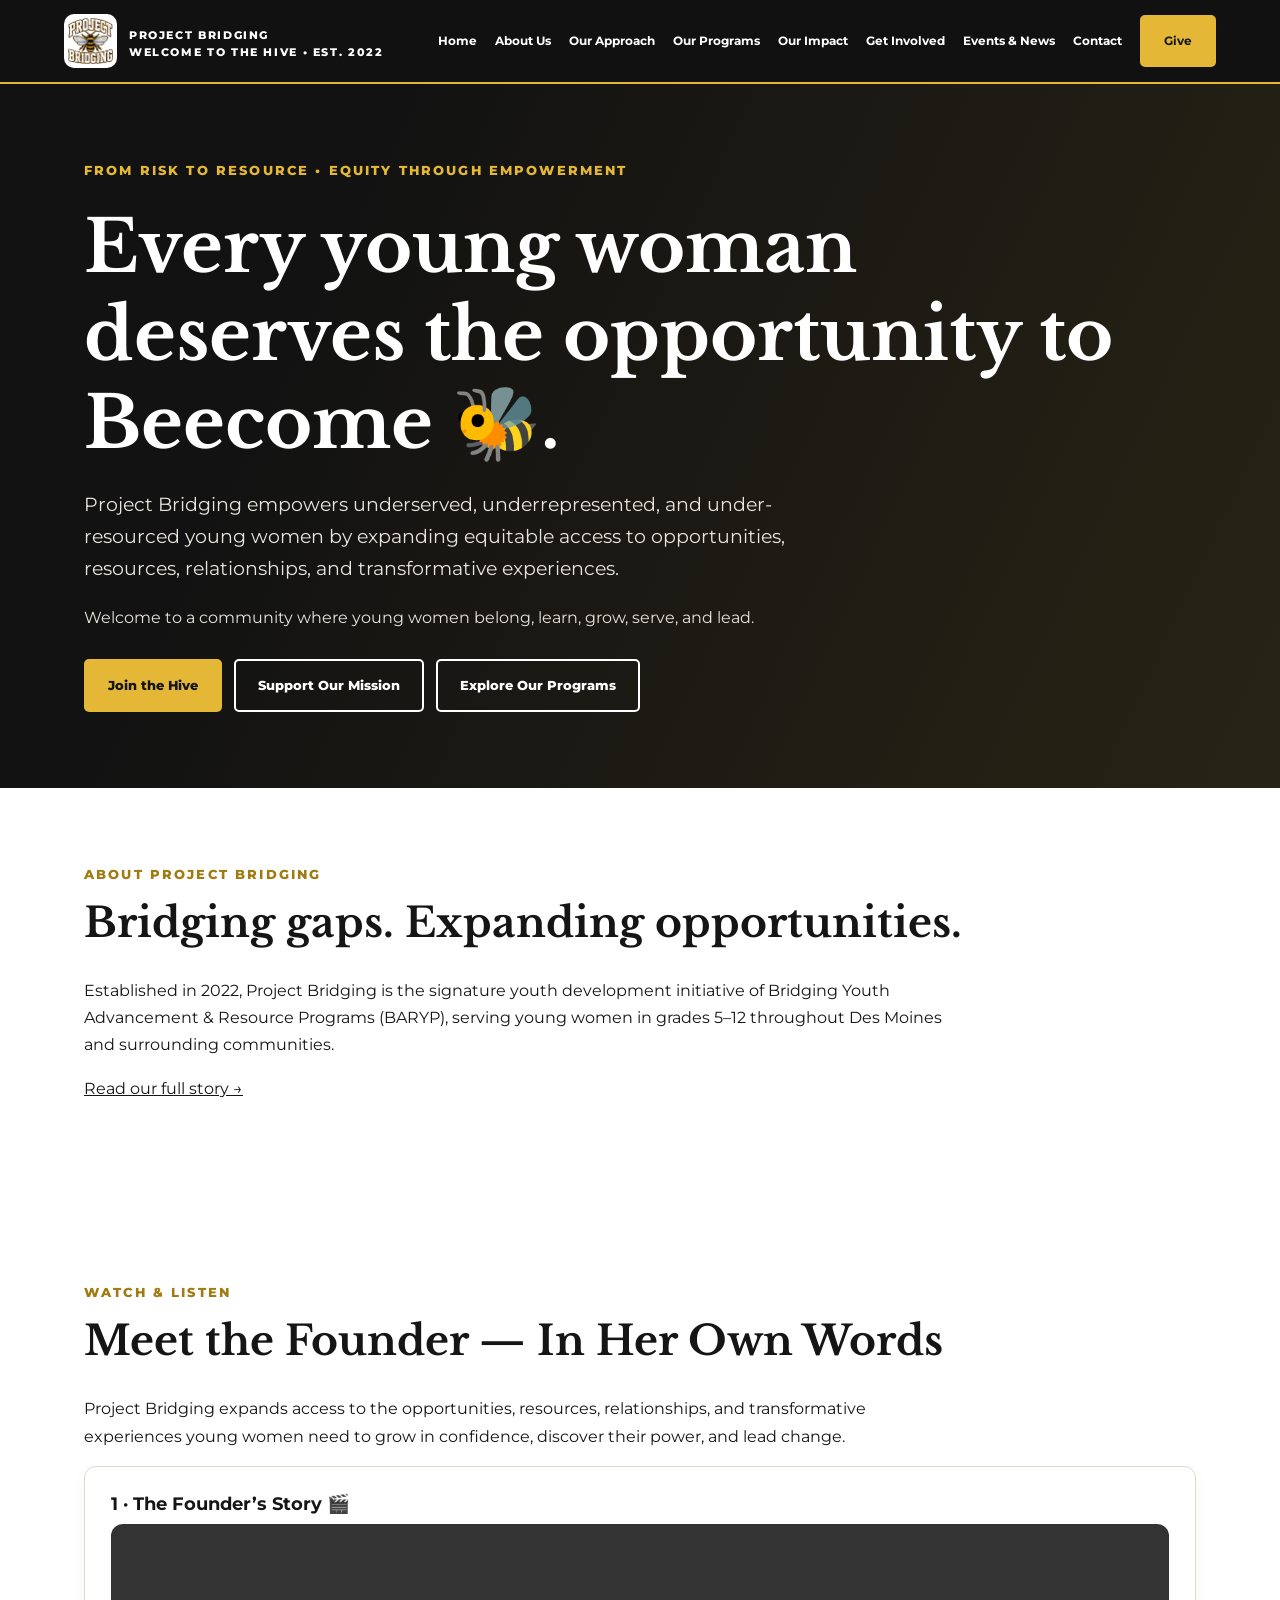
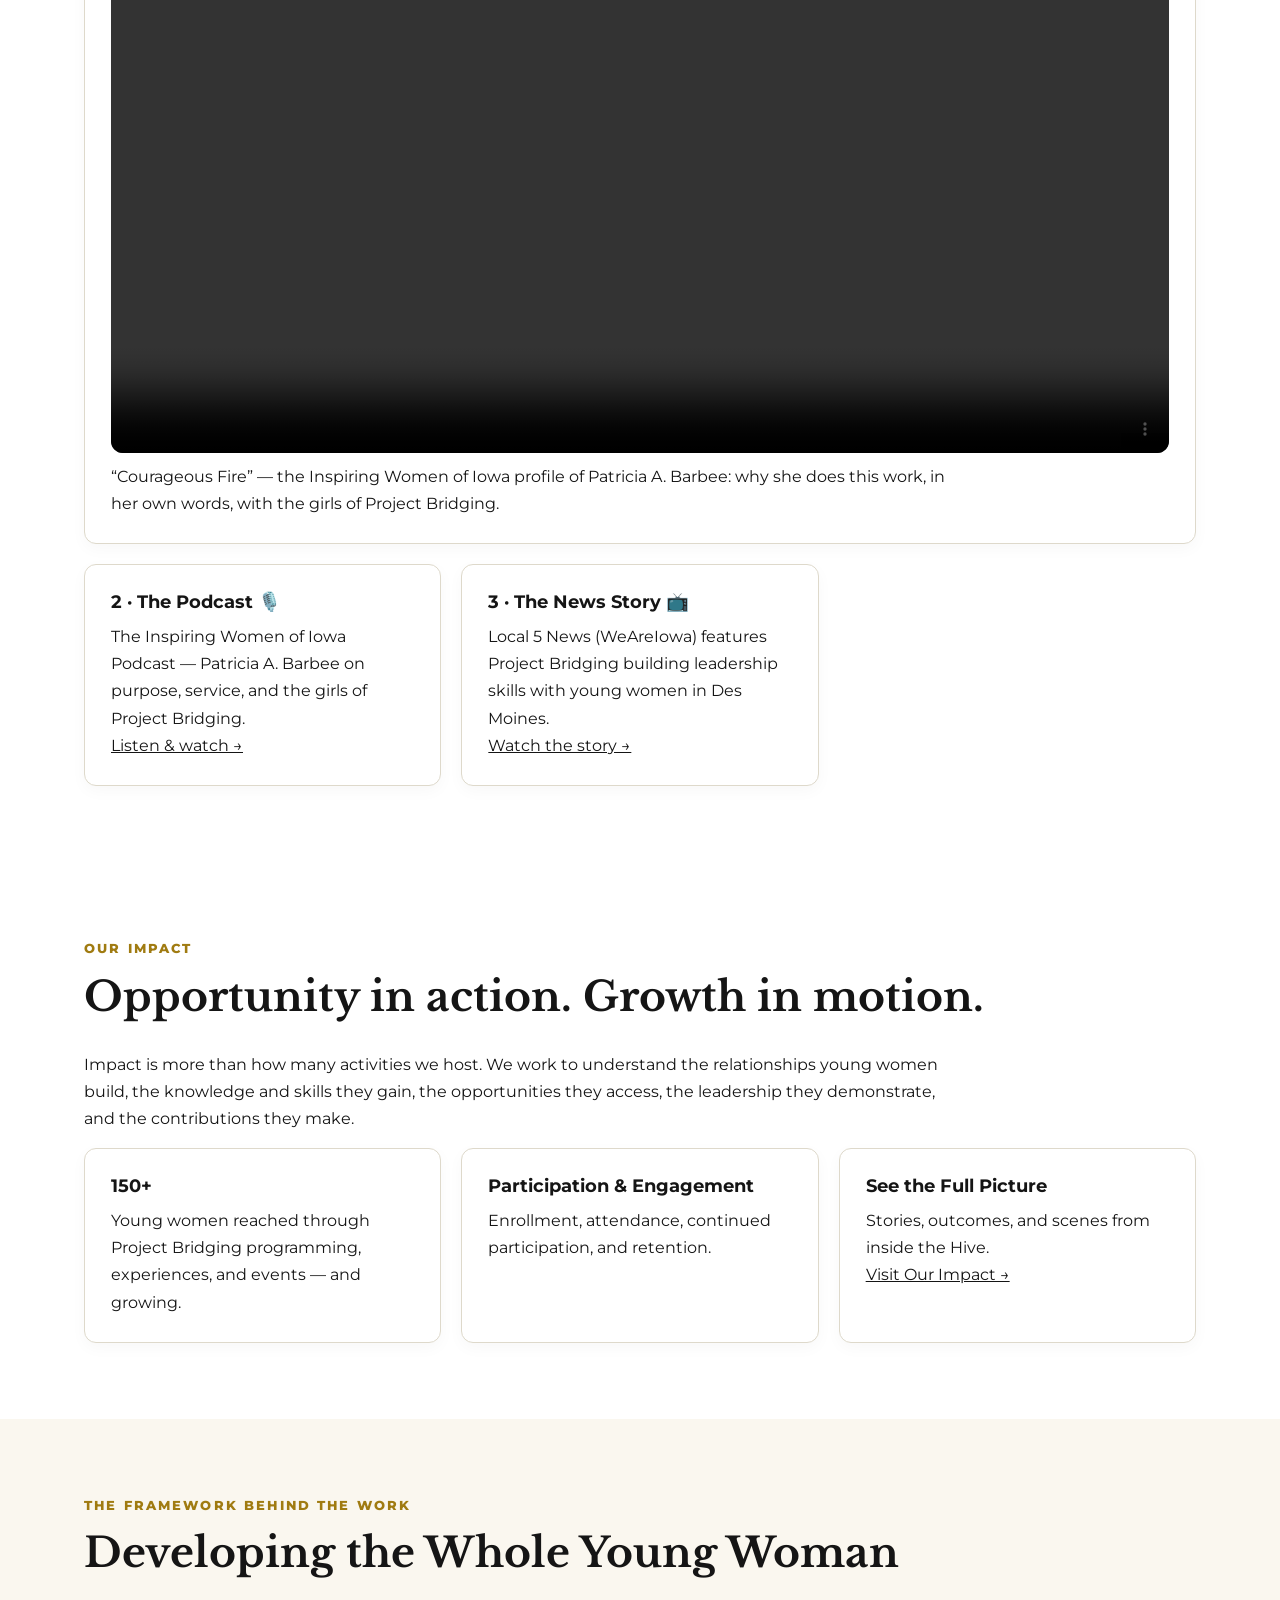
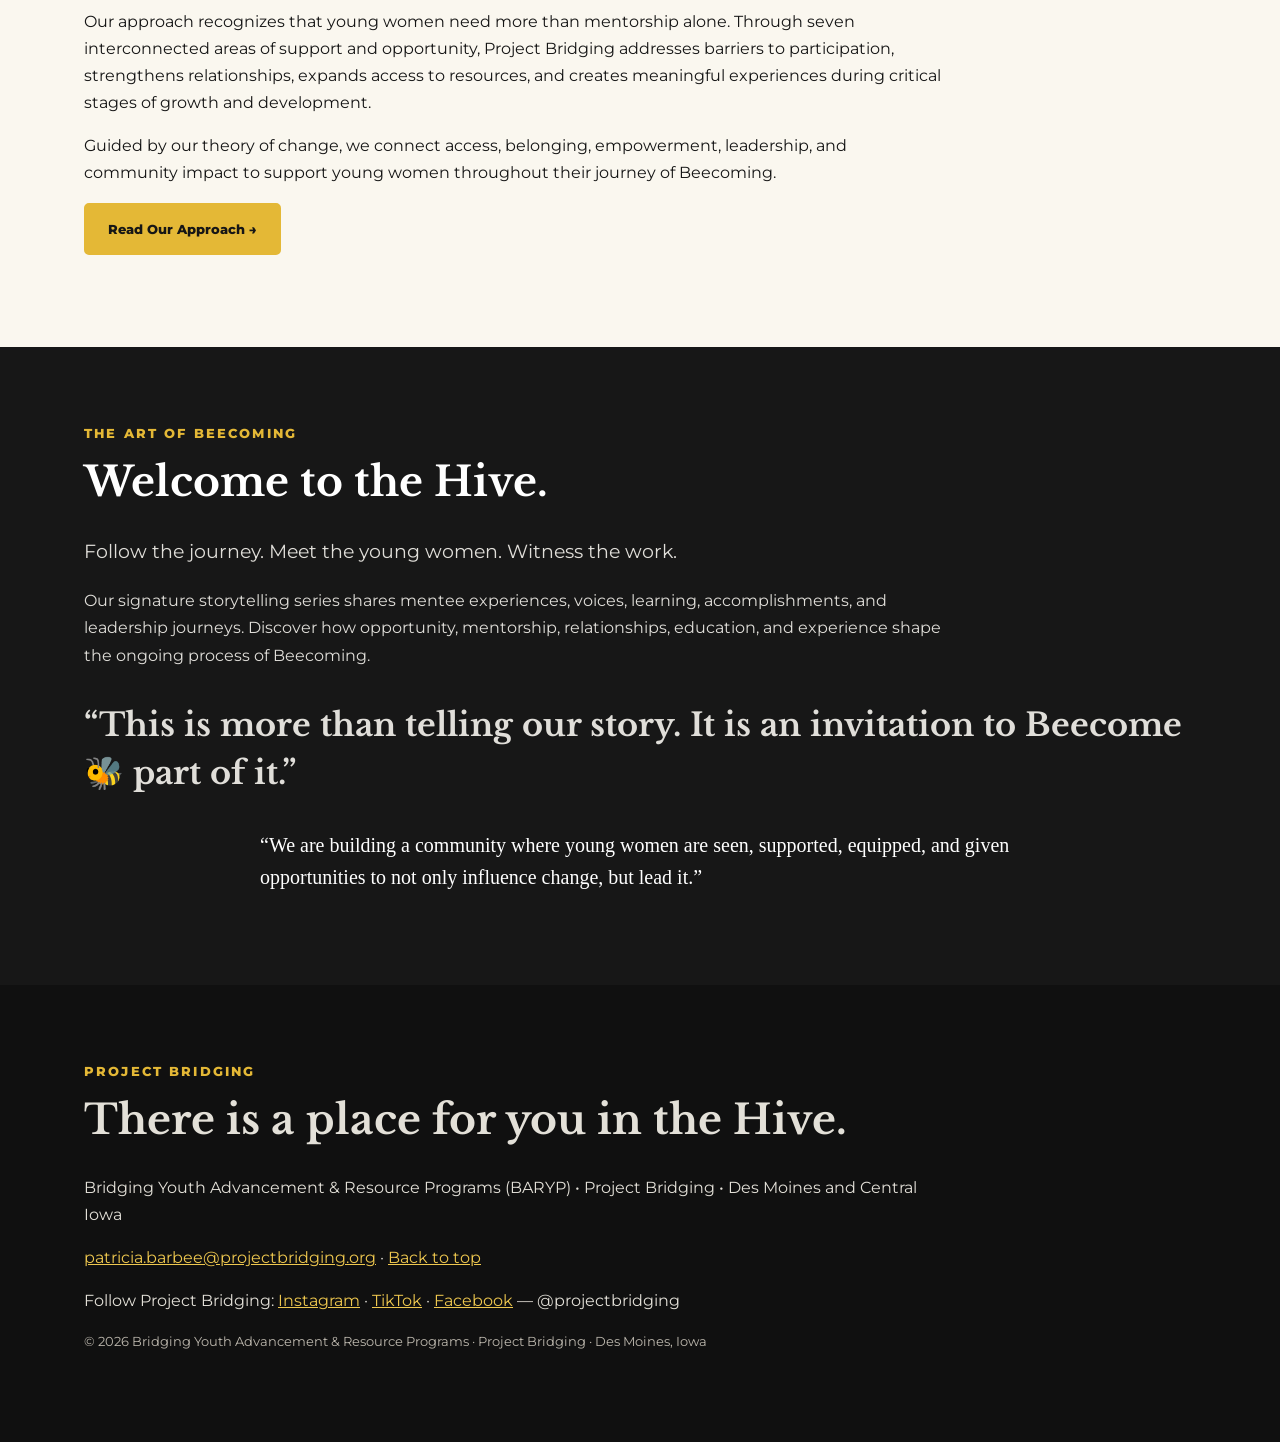
==== commit ab6f92c6: "Add Our Approach link to site navigation" ====
--- a/index.html
+++ b/index.html
@@ -3,7 +3,7 @@
 @import url('https://fonts.googleapis.com/css2?family=Libre+Baskerville:wght@400;700&family=Montserrat:wght@400;500;600;700;800&display=swap');
 :root{--gold:#e4b836;--black:#151515;--cream:#faf7ef;--muted:#5f5b53}*{box-sizing:border-box}html{scroll-behavior:smooth}body{margin:0;color:var(--black);font-family:Montserrat,Arial,sans-serif;line-height:1.7}h1,h2,h3{line-height:1.23}h1,h2{font-family:'Libre Baskerville',Georgia,serif}h1{font-size:clamp(2.6rem,5.6vw,5.5rem);margin:.3em 0}h2{font-size:clamp(1.9rem,3.2vw,3.2rem);margin:.3em 0 .7em}h3{font-size:1.15rem}p{max-width:78ch}a{color:inherit}header{background:#111;color:white;position:sticky;top:0;z-index:4;border-bottom:2px solid var(--gold)}.nav{max-width:1200px;margin:auto;display:flex;justify-content:space-between;align-items:center;gap:20px;padding:14px 24px}.brand{font-weight:800;letter-spacing:.1em;text-decoration:none;color:var(--gold);line-height:1.1}.brand span{display:block;font-size:.68rem;color:#fff;letter-spacing:.15em;margin-top:5px}.navlinks{display:flex;gap:18px;flex-wrap:wrap;align-items:center}.navlinks a{font-size:.78rem;text-decoration:none;font-weight:700}.navlinks a:hover{color:var(--gold)}.btn{display:inline-flex;align-items:center;justify-content:center;padding:13px 22px;background:var(--gold);color:#161616;font-size:.84rem;font-weight:800;border-radius:5px;text-decoration:none;border:2px solid var(--gold);cursor:pointer}.btn.outline{background:transparent;border-color:currentColor;color:inherit}.btn:hover{filter:brightness(.92)}.hero{background:linear-gradient(115deg,#121212 25%,#282415 100%);color:white;min-height:580px;display:flex;align-items:center}.wrap{max-width:1160px;padding:76px 24px;margin:auto}.hero .wrap{width:100%}.eyebrow{font-weight:800;font-size:.79rem;letter-spacing:.17em;text-transform:uppercase;color:#a07b11}.hero .eyebrow{color:var(--gold)}.lead{font-size:1.18rem;max-width:720px}.hero p{color:#e8e5dc}.actions{display:flex;gap:12px;flex-wrap:wrap;margin-top:28px}.hero .btn.outline{color:white}.gold{color:var(--gold)}.cream{background:var(--cream)}.dark{background:#171717;color:#fff}.dark p{color:#e0ded9}.grid{display:grid;grid-template-columns:repeat(3,minmax(0,1fr));gap:20px}.grid.two{grid-template-columns:repeat(2,minmax(0,1fr))}.card{background:#fff;border:1px solid #ded9cb;border-radius:12px;padding:26px;box-shadow:0 5px 16px rgba(0,0,0,.03)}.dark .card{background:#242424;border-color:#48402b}.card h3{margin:0 0 9px}.card p{margin:0}.number{font-size:2rem;color:#bc911b;font-weight:800}.separator{height:4px;width:64px;background:var(--gold);margin:22px 0}.steps{counter-reset:step}.step{padding:22px 0;border-bottom:1px solid #ddd7c9;display:grid;grid-template-columns:65px 1fr;gap:15px}.step:before{counter-increment:step;content:counter(step,decimal-leading-zero);color:#aa7d00;font-size:1.6rem;font-weight:800}.step h3{margin:0}.step p{margin:.3em 0}.cols{columns:2;column-gap:45px}.cols>div{break-inside:avoid;margin-bottom:25px}.callout{border-left:5px solid var(--gold);padding:22px 25px;background:#f3ecd8;margin:28px 0;font-weight:600}.dark .callout{color:#151515}.small{font-size:.82rem;color:var(--muted)}.tag{font-size:.74rem;display:inline-block;font-weight:800;letter-spacing:.08em;text-transform:uppercase;color:#8f6e12}.quote{font:700 clamp(1.3rem,2.5vw,2rem)/1.5 'Libre Baskerville',Georgia,serif}.notice{background:#fff5da;padding:15px 18px;border-radius:8px;border:1px solid #e6cc7b;margin-top:15px}.faq details{border-bottom:1px solid #ded8cd;padding:18px 0}.faq summary{font-weight:800;cursor:pointer}.faq p{margin:12px 0 0}.footer{background:#101010;color:#e3e0d8}.footer a{color:#efc84f}.muted{color:#6b665b}ul{padding-left:22px}li{margin:7px 0}.chips{display:flex;flex-wrap:wrap;gap:8px}.chip{border:1px solid #b18d2a;border-radius:30px;padding:5px 12px;font-size:.8rem;font-weight:700}.menu-toggle{display:none;background:none;border:1px solid #aaa;color:white;padding:8px 10px;border-radius:4px}@media(max-width:900px){.grid{grid-template-columns:repeat(2,minmax(0,1fr))}.navlinks{gap:10px}.navlinks a{font-size:.7rem}}@media(max-width:700px){.nav{align-items:flex-start}.menu-toggle{display:block}.navlinks{display:none;position:absolute;top:68px;left:0;right:0;background:#161616;padding:22px;flex-direction:column;align-items:flex-start}.navlinks.open{display:flex}.grid,.grid.two{grid-template-columns:1fr}.cols{columns:1}.wrap{padding:55px 20px}.hero{min-height:570px}.step{grid-template-columns:47px 1fr}.navlinks a{font-size:.9rem}}
 .hub-grid{display:grid;grid-template-columns:repeat(2,1fr);gap:14px;margin-top:34px}.hub-btn{display:flex;align-items:center;gap:14px;background:#fff;border:1px solid #e6e2d9;border-left:5px solid #e4b836;padding:18px 22px;transition:.2s;color:inherit;text-decoration:none}.hub-btn:hover{transform:translateY(-1px);border-color:#e4b836;box-shadow:0 4px 14px rgba(0,0,0,.08)}.hub-btn .ic{font-size:1.5rem;line-height:1}.hub-btn strong{display:block;font-size:1rem}.hub-btn span{font-size:.83rem;color:#5f5b53}@media(max-width:620px){.hub-grid{grid-template-columns:1fr}}.brand{display:flex;align-items:center;gap:12px}.brand img{height:54px;width:auto;background:#fff;border-radius:10px;padding:4px}.brand-text{display:flex;flex-direction:column;line-height:1.15}.hero-logo{display:block;width:200px;max-width:62vw;height:auto;background:#fff;border-radius:18px;padding:10px;margin:0 auto 20px}.footer-logo{height:92px;width:auto;background:#fff;border-radius:14px;padding:6px;margin-bottom:14px}</style></head><body>
-<header><nav class="nav" aria-label="Primary navigation"><a class="brand" href="index.html"><img src="logo.png" alt="Project Bridging logo"><span class="brand-text">PROJECT BRIDGING<span>WELCOME TO THE HIVE • EST. 2022</span></span></a><button class="menu-toggle" aria-label="Toggle navigation" aria-expanded="false" onclick="const n=document.getElementById('navlinks');n.classList.toggle('open');this.setAttribute('aria-expanded',n.classList.contains('open'))">☰ Menu</button><div id="navlinks" class="navlinks"><a href="index.html">Home</a><a href="about.html">About Us</a><a href="programs.html">Our Programs</a><a href="impact.html">Our Impact</a><a href="get-involved.html">Get Involved</a><a href="events.html">Events &amp; News</a><a href="contact.html">Contact</a><a href="give.html" class="btn">Give</a></div></nav></header>
+<header><nav class="nav" aria-label="Primary navigation"><a class="brand" href="index.html"><img src="logo.png" alt="Project Bridging logo"><span class="brand-text">PROJECT BRIDGING<span>WELCOME TO THE HIVE • EST. 2022</span></span></a><button class="menu-toggle" aria-label="Toggle navigation" aria-expanded="false" onclick="const n=document.getElementById('navlinks');n.classList.toggle('open');this.setAttribute('aria-expanded',n.classList.contains('open'))">☰ Menu</button><div id="navlinks" class="navlinks"><a href="index.html">Home</a><a href="about.html">About Us</a><a href="our-approach.html">Our Approach</a><a href="programs.html">Our Programs</a><a href="impact.html">Our Impact</a><a href="get-involved.html">Get Involved</a><a href="events.html">Events &amp; News</a><a href="contact.html">Contact</a><a href="give.html" class="btn">Give</a></div></nav></header>
 <main>
 <section id="home" class="hero"><div class="wrap"><div class="eyebrow">From Risk to Resource • Equity Through Empowerment</div><h1>Every young woman deserves the <span class="accent">opportunity to Beecome 🐝.</span></h1><p class="lead">Project Bridging empowers underserved, underrepresented, and under-resourced young women by expanding equitable access to opportunities, resources, relationships, and transformative experiences.</p><p>Welcome to a community where young women belong, learn, grow, serve, and lead.</p><div class="actions"><a class="btn" href="get-involved.html">Join the Hive</a><a class="btn outline" href="give.html">Support Our Mission</a><a class="btn outline" href="programs.html">Explore Our Programs</a></div></div></section>
 <section id="about"><div class="wrap"><div class="eyebrow">About Project Bridging</div><h2>Bridging gaps. Expanding opportunities.</h2><p>Established in 2022, Project Bridging is the signature youth development initiative of Bridging Youth Advancement &amp; Resource Programs (BARYP), serving young women in grades 5–12 throughout Des Moines and surrounding communities.</p><p><a href="about.html">Read our full story →</a></p></div></section>
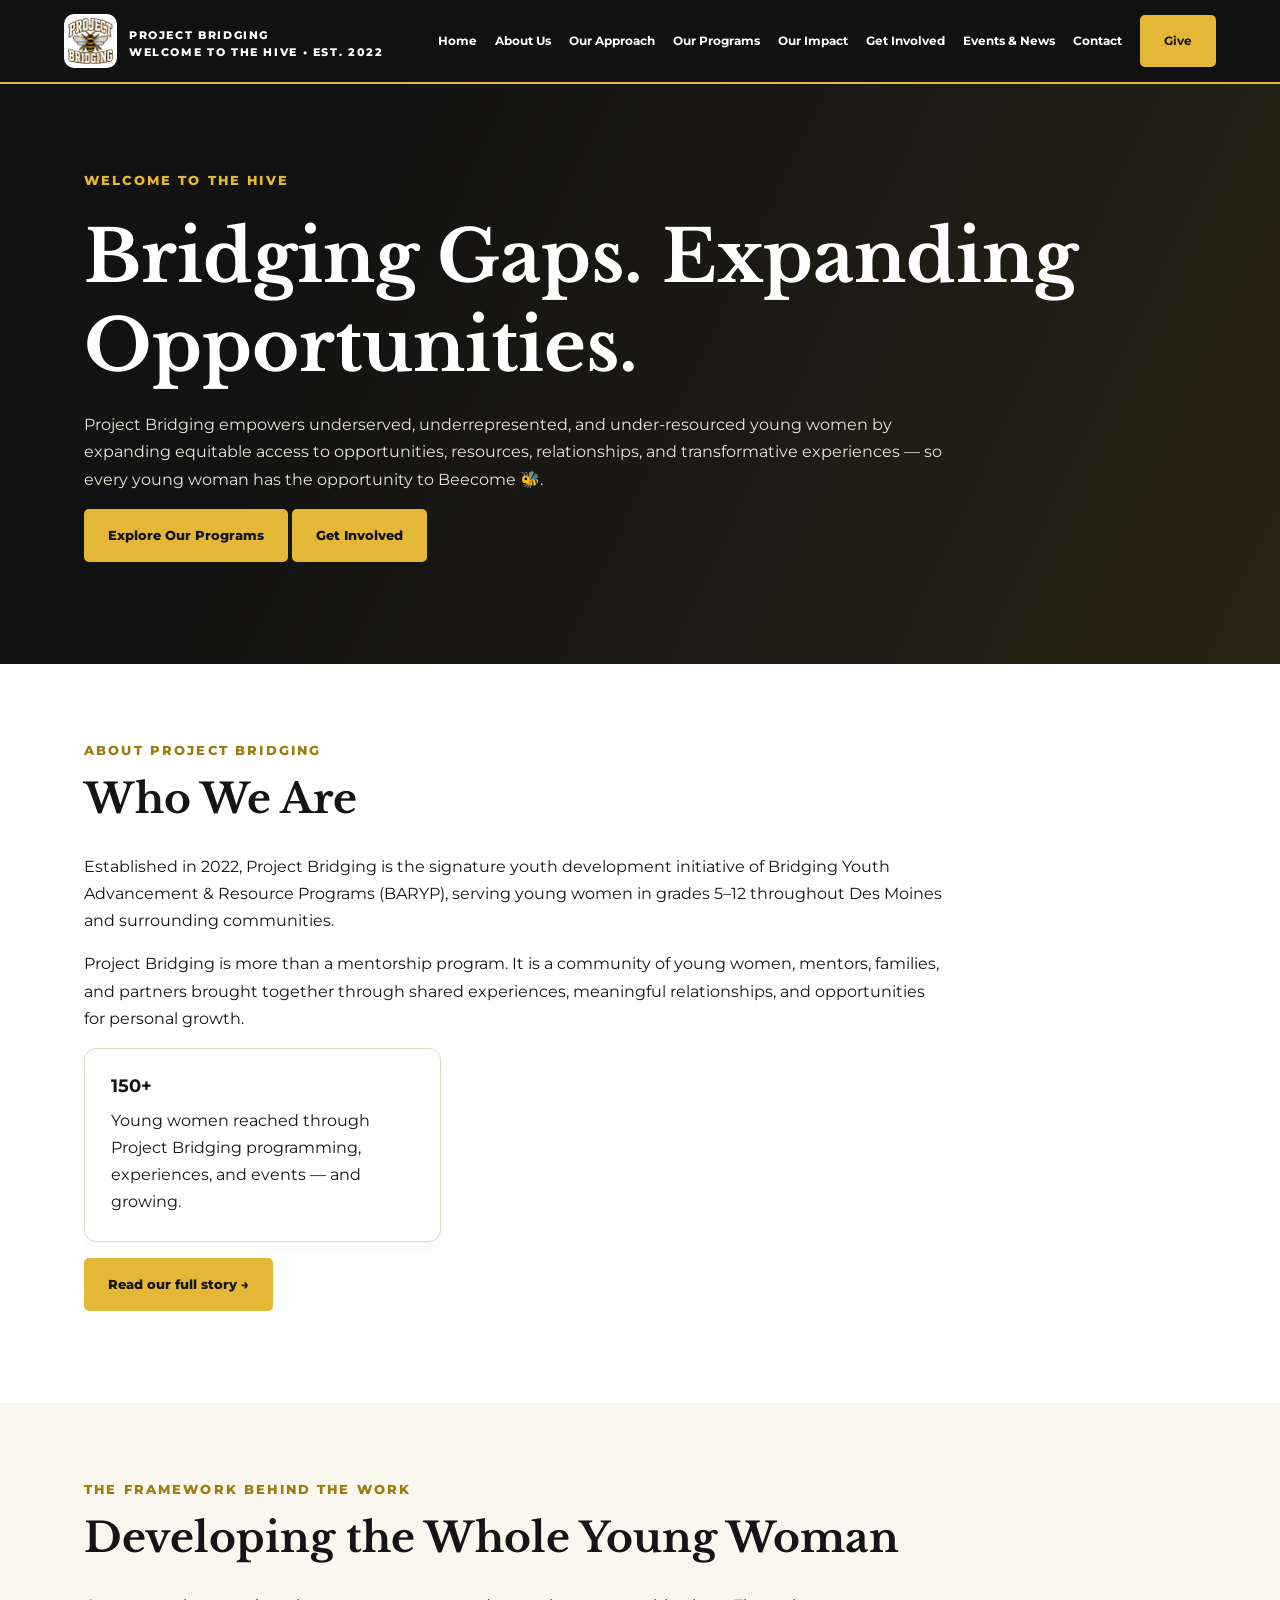
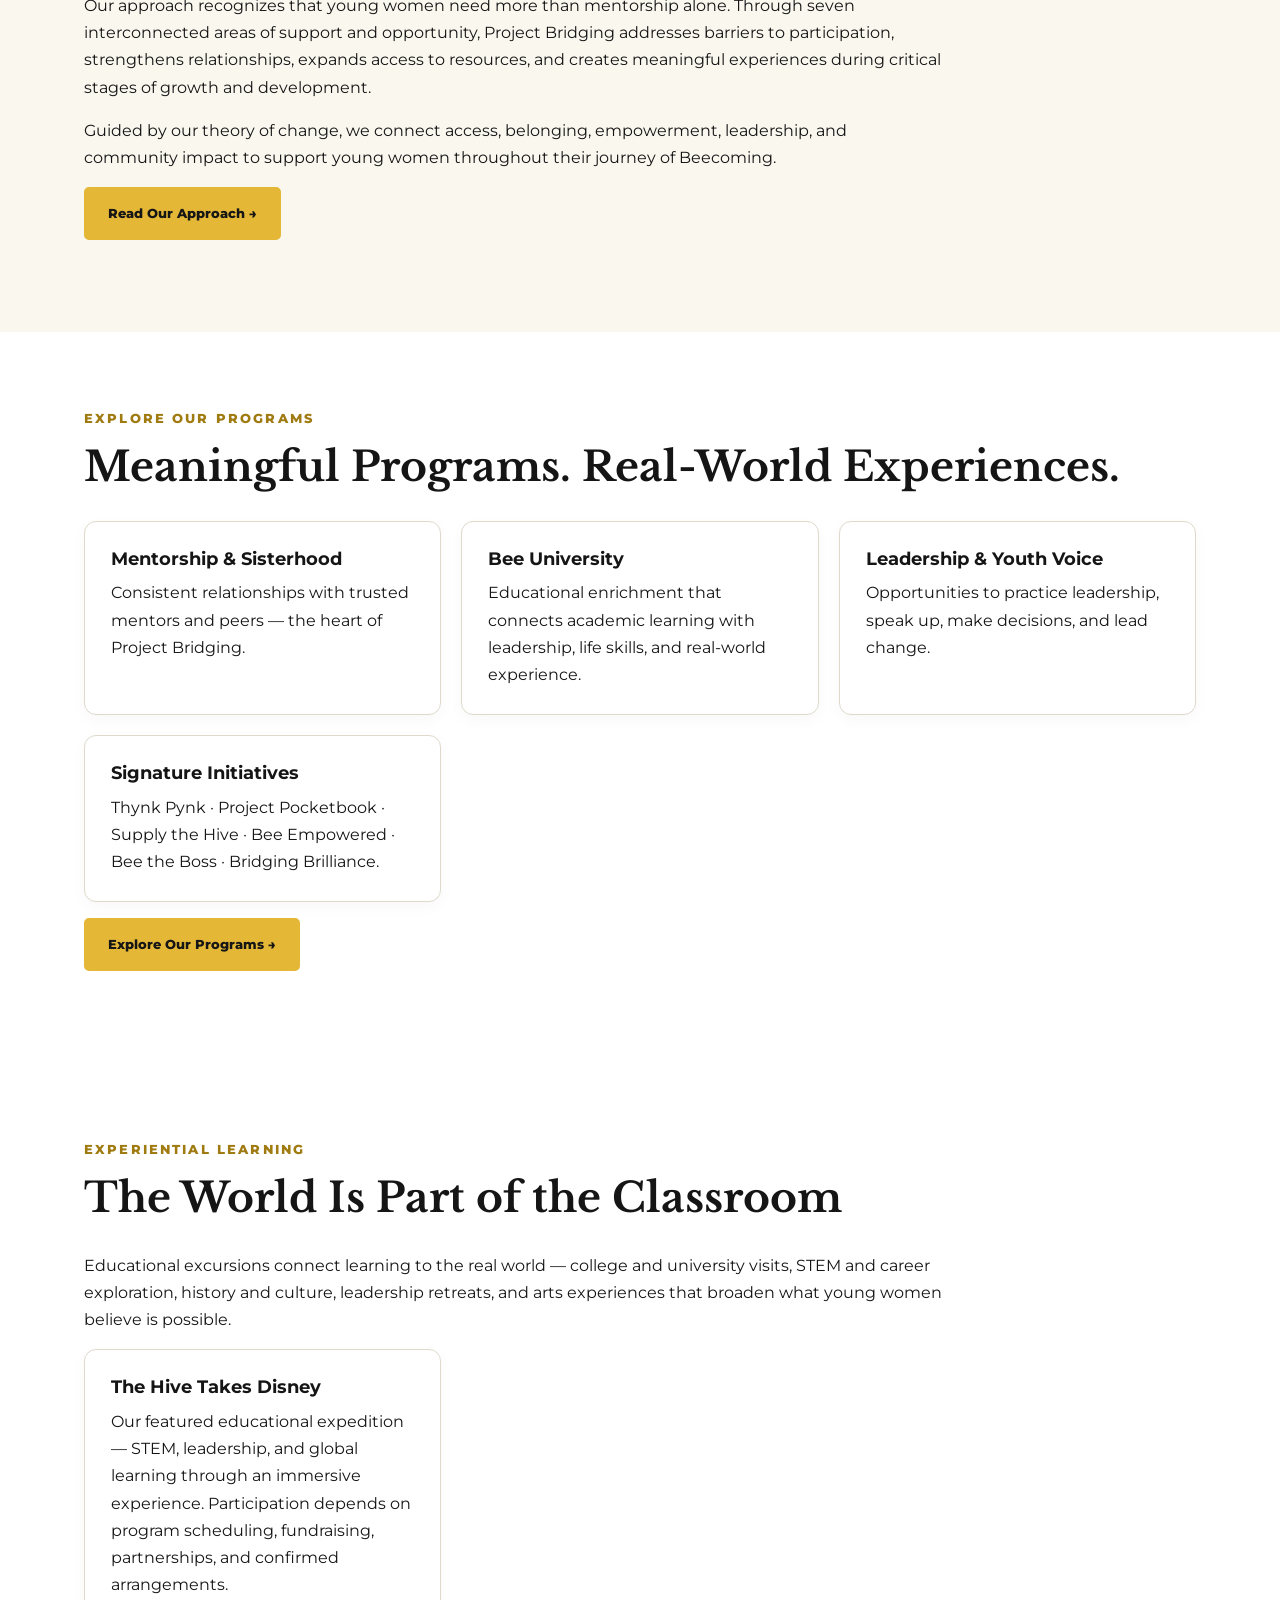
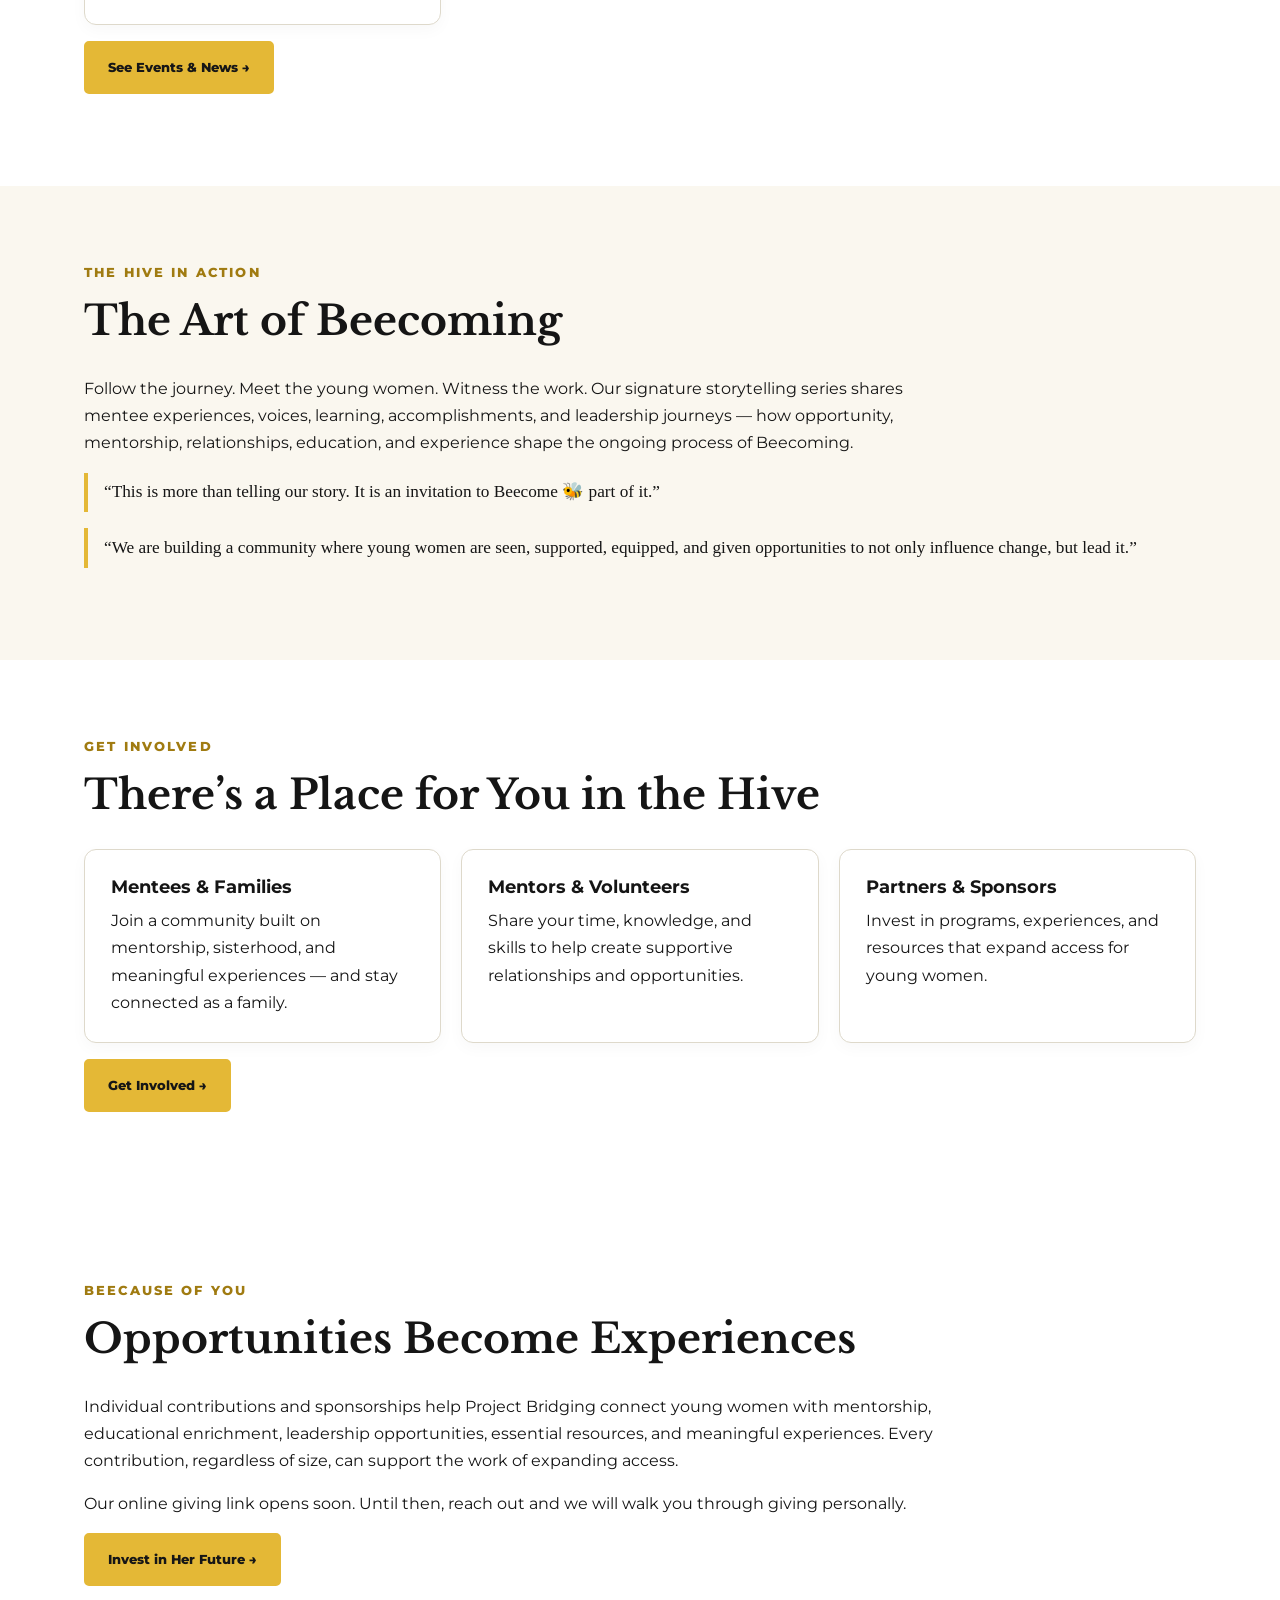
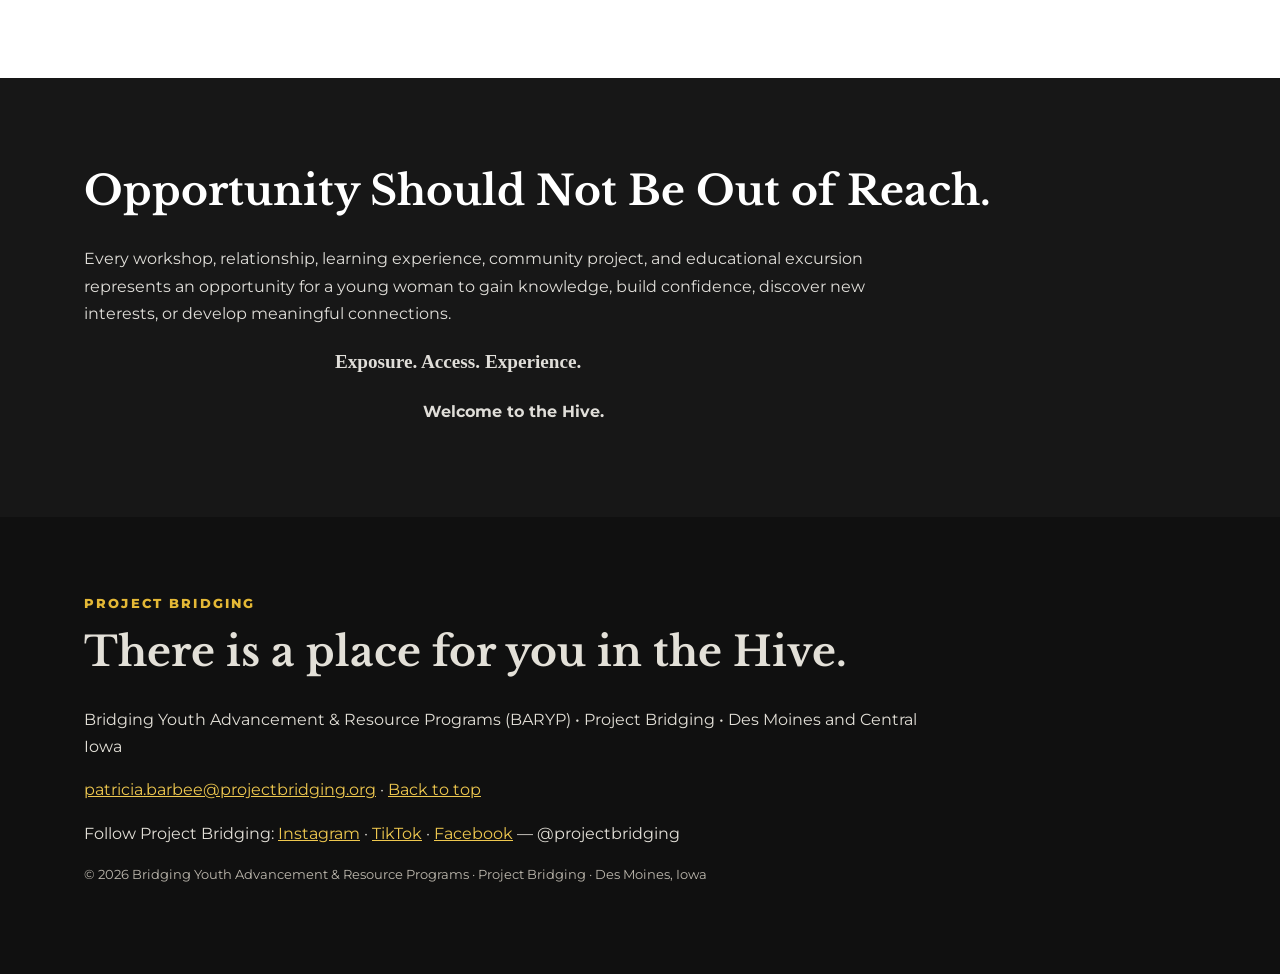
==== commit d38c7718: "Update index.html homepage to new nine-section structure" ====
--- a/index.html
+++ b/index.html
@@ -2,23 +2,20 @@
 <html lang="en"><head><meta charset="UTF-8"><link rel="icon" type="image/png" href="logo.png"><meta name="viewport" content="width=device-width, initial-scale=1"><meta name="description" content="Project Bridging empowers young women through exposure, access, experiences, mentorship, leadership and educational enrichment in Des Moines and Central Iowa."><title>Project Bridging | Welcome to the Hive</title><style>
 @import url('https://fonts.googleapis.com/css2?family=Libre+Baskerville:wght@400;700&family=Montserrat:wght@400;500;600;700;800&display=swap');
 :root{--gold:#e4b836;--black:#151515;--cream:#faf7ef;--muted:#5f5b53}*{box-sizing:border-box}html{scroll-behavior:smooth}body{margin:0;color:var(--black);font-family:Montserrat,Arial,sans-serif;line-height:1.7}h1,h2,h3{line-height:1.23}h1,h2{font-family:'Libre Baskerville',Georgia,serif}h1{font-size:clamp(2.6rem,5.6vw,5.5rem);margin:.3em 0}h2{font-size:clamp(1.9rem,3.2vw,3.2rem);margin:.3em 0 .7em}h3{font-size:1.15rem}p{max-width:78ch}a{color:inherit}header{background:#111;color:white;position:sticky;top:0;z-index:4;border-bottom:2px solid var(--gold)}.nav{max-width:1200px;margin:auto;display:flex;justify-content:space-between;align-items:center;gap:20px;padding:14px 24px}.brand{font-weight:800;letter-spacing:.1em;text-decoration:none;color:var(--gold);line-height:1.1}.brand span{display:block;font-size:.68rem;color:#fff;letter-spacing:.15em;margin-top:5px}.navlinks{display:flex;gap:18px;flex-wrap:wrap;align-items:center}.navlinks a{font-size:.78rem;text-decoration:none;font-weight:700}.navlinks a:hover{color:var(--gold)}.btn{display:inline-flex;align-items:center;justify-content:center;padding:13px 22px;background:var(--gold);color:#161616;font-size:.84rem;font-weight:800;border-radius:5px;text-decoration:none;border:2px solid var(--gold);cursor:pointer}.btn.outline{background:transparent;border-color:currentColor;color:inherit}.btn:hover{filter:brightness(.92)}.hero{background:linear-gradient(115deg,#121212 25%,#282415 100%);color:white;min-height:580px;display:flex;align-items:center}.wrap{max-width:1160px;padding:76px 24px;margin:auto}.hero .wrap{width:100%}.eyebrow{font-weight:800;font-size:.79rem;letter-spacing:.17em;text-transform:uppercase;color:#a07b11}.hero .eyebrow{color:var(--gold)}.lead{font-size:1.18rem;max-width:720px}.hero p{color:#e8e5dc}.actions{display:flex;gap:12px;flex-wrap:wrap;margin-top:28px}.hero .btn.outline{color:white}.gold{color:var(--gold)}.cream{background:var(--cream)}.dark{background:#171717;color:#fff}.dark p{color:#e0ded9}.grid{display:grid;grid-template-columns:repeat(3,minmax(0,1fr));gap:20px}.grid.two{grid-template-columns:repeat(2,minmax(0,1fr))}.card{background:#fff;border:1px solid #ded9cb;border-radius:12px;padding:26px;box-shadow:0 5px 16px rgba(0,0,0,.03)}.dark .card{background:#242424;border-color:#48402b}.card h3{margin:0 0 9px}.card p{margin:0}.number{font-size:2rem;color:#bc911b;font-weight:800}.separator{height:4px;width:64px;background:var(--gold);margin:22px 0}.steps{counter-reset:step}.step{padding:22px 0;border-bottom:1px solid #ddd7c9;display:grid;grid-template-columns:65px 1fr;gap:15px}.step:before{counter-increment:step;content:counter(step,decimal-leading-zero);color:#aa7d00;font-size:1.6rem;font-weight:800}.step h3{margin:0}.step p{margin:.3em 0}.cols{columns:2;column-gap:45px}.cols>div{break-inside:avoid;margin-bottom:25px}.callout{border-left:5px solid var(--gold);padding:22px 25px;background:#f3ecd8;margin:28px 0;font-weight:600}.dark .callout{color:#151515}.small{font-size:.82rem;color:var(--muted)}.tag{font-size:.74rem;display:inline-block;font-weight:800;letter-spacing:.08em;text-transform:uppercase;color:#8f6e12}.quote{font:700 clamp(1.3rem,2.5vw,2rem)/1.5 'Libre Baskerville',Georgia,serif}.notice{background:#fff5da;padding:15px 18px;border-radius:8px;border:1px solid #e6cc7b;margin-top:15px}.faq details{border-bottom:1px solid #ded8cd;padding:18px 0}.faq summary{font-weight:800;cursor:pointer}.faq p{margin:12px 0 0}.footer{background:#101010;color:#e3e0d8}.footer a{color:#efc84f}.muted{color:#6b665b}ul{padding-left:22px}li{margin:7px 0}.chips{display:flex;flex-wrap:wrap;gap:8px}.chip{border:1px solid #b18d2a;border-radius:30px;padding:5px 12px;font-size:.8rem;font-weight:700}.menu-toggle{display:none;background:none;border:1px solid #aaa;color:white;padding:8px 10px;border-radius:4px}@media(max-width:900px){.grid{grid-template-columns:repeat(2,minmax(0,1fr))}.navlinks{gap:10px}.navlinks a{font-size:.7rem}}@media(max-width:700px){.nav{align-items:flex-start}.menu-toggle{display:block}.navlinks{display:none;position:absolute;top:68px;left:0;right:0;background:#161616;padding:22px;flex-direction:column;align-items:flex-start}.navlinks.open{display:flex}.grid,.grid.two{grid-template-columns:1fr}.cols{columns:1}.wrap{padding:55px 20px}.hero{min-height:570px}.step{grid-template-columns:47px 1fr}.navlinks a{font-size:.9rem}}
-.hub-grid{display:grid;grid-template-columns:repeat(2,1fr);gap:14px;margin-top:34px}.hub-btn{display:flex;align-items:center;gap:14px;background:#fff;border:1px solid #e6e2d9;border-left:5px solid #e4b836;padding:18px 22px;transition:.2s;color:inherit;text-decoration:none}.hub-btn:hover{transform:translateY(-1px);border-color:#e4b836;box-shadow:0 4px 14px rgba(0,0,0,.08)}.hub-btn .ic{font-size:1.5rem;line-height:1}.hub-btn strong{display:block;font-size:1rem}.hub-btn span{font-size:.83rem;color:#5f5b53}@media(max-width:620px){.hub-grid{grid-template-columns:1fr}}.brand{display:flex;align-items:center;gap:12px}.brand img{height:54px;width:auto;background:#fff;border-radius:10px;padding:4px}.brand-text{display:flex;flex-direction:column;line-height:1.15}.hero-logo{display:block;width:200px;max-width:62vw;height:auto;background:#fff;border-radius:18px;padding:10px;margin:0 auto 20px}.footer-logo{height:92px;width:auto;background:#fff;border-radius:14px;padding:6px;margin-bottom:14px}</style></head><body>
+.hub-grid{display:grid;grid-template-columns:repeat(2,1fr);gap:14px;margin-top:34px}.hub-btn{display:flex;align-items:center;gap:14px;background:#fff;border:1px solid #e6e2d9;border-left:5px solid #e4b836;padding:18px 22px;transition:.2s;color:inherit;text-decoration:none}.hub-btn:hover{transform:translateY(-1px);border-color:#e4b836;box-shadow:0 4px 14px rgba(0,0,0,.08)}.hub-btn .ic{font-size:1.5rem;line-height:1}.hub-btn strong{display:block;font-size:1rem}.hub-btn span{font-size:.83rem;color:#5f5b53}@media(max-width:620px){.hub-grid{grid-template-columns:1fr}}.brand{display:flex;align-items:center;gap:12px}.brand img{height:54px;width:auto;background:#fff;border-radius:10px;padding:4px}.brand-text{display:flex;flex-direction:column;line-height:1.15}.hero-logo{display:block;width:200px;max-width:62vw;height:auto;background:#fff;border-radius:18px;padding:10px;margin:0 auto 20px}.footer-logo{height:92px;width:auto;background:#fff;border-radius:14px;padding:6px;margin-bottom:14px}</style></head>
+<body id="home">
 <header><nav class="nav" aria-label="Primary navigation"><a class="brand" href="index.html"><img src="logo.png" alt="Project Bridging logo"><span class="brand-text">PROJECT BRIDGING<span>WELCOME TO THE HIVE • EST. 2022</span></span></a><button class="menu-toggle" aria-label="Toggle navigation" aria-expanded="false" onclick="const n=document.getElementById('navlinks');n.classList.toggle('open');this.setAttribute('aria-expanded',n.classList.contains('open'))">☰ Menu</button><div id="navlinks" class="navlinks"><a href="index.html">Home</a><a href="about.html">About Us</a><a href="our-approach.html">Our Approach</a><a href="programs.html">Our Programs</a><a href="impact.html">Our Impact</a><a href="get-involved.html">Get Involved</a><a href="events.html">Events &amp; News</a><a href="contact.html">Contact</a><a href="give.html" class="btn">Give</a></div></nav></header>
 <main>
-<section id="home" class="hero"><div class="wrap"><div class="eyebrow">From Risk to Resource • Equity Through Empowerment</div><h1>Every young woman deserves the <span class="accent">opportunity to Beecome 🐝.</span></h1><p class="lead">Project Bridging empowers underserved, underrepresented, and under-resourced young women by expanding equitable access to opportunities, resources, relationships, and transformative experiences.</p><p>Welcome to a community where young women belong, learn, grow, serve, and lead.</p><div class="actions"><a class="btn" href="get-involved.html">Join the Hive</a><a class="btn outline" href="give.html">Support Our Mission</a><a class="btn outline" href="programs.html">Explore Our Programs</a></div></div></section>
-<section id="about"><div class="wrap"><div class="eyebrow">About Project Bridging</div><h2>Bridging gaps. Expanding opportunities.</h2><p>Established in 2022, Project Bridging is the signature youth development initiative of Bridging Youth Advancement &amp; Resource Programs (BARYP), serving young women in grades 5–12 throughout Des Moines and surrounding communities.</p><p><a href="about.html">Read our full story →</a></p></div></section>
-
-
-
-
-
-
-<section id="meet-the-founder"><div class="wrap"><p class="eyebrow">Watch &amp; Listen</p><h2>Meet the Founder — In Her Own Words</h2><p class="lede">Project Bridging expands access to the opportunities, resources, relationships, and transformative experiences young women need to grow in confidence, discover their power, and lead change.</p><div class="grid"><article class="card" style="grid-column:1/-1"><h3>1 · The Founder’s Story 🎬</h3><video controls preload="metadata" playsinline src="founder-video.mp4" style="width:100%;border-radius:12px;display:block;margin:.4rem 0 .6rem"></video><p>“Courageous Fire” — the Inspiring Women of Iowa profile of Patricia A. Barbee: why she does this work, in her own words, with the girls of Project Bridging.</p></article><article class="card"><h3>2 · The Podcast 🎙️</h3><p>The Inspiring Women of Iowa Podcast — Patricia A. Barbee on purpose, service, and the girls of Project Bridging.</p><p><a href="https://tr.ee/HI_UeDrInt">Listen &amp; watch →</a></p></article><article class="card"><h3>3 · The News Story 📺</h3><p>Local 5 News (WeAreIowa) features Project Bridging building leadership skills with young women in Des Moines.</p><p><a href="https://www.weareiowa.com/video/news/community/project-bridging-to-builds-leadership-skills-with-at-risk-young-women/524-d6acfb98-375f-4278-8820-97b813ef0d6f">Watch the story →</a></p></article></div></div></section>
-<section id="impact"><div class="wrap"><div class="eyebrow">Our impact</div><h2>Opportunity in action. Growth in motion.</h2><p>Impact is more than how many activities we host. We work to understand the relationships young women build, the knowledge and skills they gain, the opportunities they access, the leadership they demonstrate, and the contributions they make.</p><div class="grid"><div class="card"><h3>150+</h3><p>Young women reached through Project Bridging programming, experiences, and events — and growing.</p></div><div class="card"><h3>Participation &amp; Engagement</h3><p>Enrollment, attendance, continued participation, and retention.</p></div><div class="card"><h3>See the Full Picture</h3><p>Stories, outcomes, and scenes from inside the Hive.</p><p><a href="impact.html">Visit Our Impact →</a></p></div></div></section>
-<section class="cream" id="framework"><div class="wrap"><div class="eyebrow">The Framework Behind the Work</div><h2>Developing the Whole Young Woman</h2><p>Our approach recognizes that young women need more than mentorship alone. Through seven interconnected areas of support and opportunity, Project Bridging addresses barriers to participation, strengthens relationships, expands access to resources, and creates meaningful experiences during critical stages of growth and development.</p><p>Guided by our theory of change, we connect access, belonging, empowerment, leadership, and community impact to support young women throughout their journey of Beecoming.</p><p><a class="btn" href="our-approach.html">Read Our Approach →</a></p></div></section>  
-
-<section id="story" class="dark"><div class="wrap"><div class="eyebrow gold">The Art of Beecoming</div><h2>Welcome to the Hive.</h2><p class="lead">Follow the journey. Meet the young women. Witness the work.</p><p>Our signature storytelling series shares mentee experiences, voices, learning, accomplishments, and leadership journeys. Discover how opportunity, mentorship, relationships, education, and experience shape the ongoing process of Beecoming.</p><p class="quote gold">“This is more than telling our story. It is an invitation to Beecome 🐝 part of it.”</p><blockquote style="border:none;margin:1rem auto;max-width:760px;font-family:Georgia,serif;font-size:1.25rem;line-height:1.6">“We are building a community where young women are seen, supported, equipped, and given opportunities to not only influence change, but lead it.”</blockquote></div></section>  
-
-
-
-</main><footer class="footer"><div class="wrap"><div class="eyebrow gold">Project Bridging</div><h2>There is a place for you in the Hive.</h2><p>Bridging Youth Advancement &amp; Resource Programs (BARYP) • Project Bridging • Des Moines and Central Iowa</p><p><a href="mailto:patricia.barbee@projectbridging.org">patricia.barbee@projectbridging.org</a> · <a href="#home">Back to top</a></p><p>Follow Project Bridging: <a href="https://www.instagram.com/projectbridging/">Instagram</a> · <a href="https://www.tiktok.com/@projectbridging">TikTok</a> · <a href="https://www.facebook.com/projectbridging">Facebook</a> — @projectbridging</p><p class="small" style="color:#bdb8ae">© 2026 Bridging Youth Advancement &amp; Resource Programs · Project Bridging · Des Moines, Iowa</p></div></footer><script>document.querySelectorAll('.navlinks a').forEach(a=>a.addEventListener('click',()=>{const n=document.getElementById('navlinks');n.classList.remove('open');document.querySelector('.menu-toggle').setAttribute('aria-expanded','false')}))</script></body></html>
+<section class="hero"><div class="wrap"><div class="eyebrow">Welcome to the Hive</div><h1>Bridging Gaps. <span class="accent">Expanding Opportunities.</span></h1><p class="lede">Project Bridging empowers underserved, underrepresented, and under-resourced young women by expanding equitable access to opportunities, resources, relationships, and transformative experiences — so every young woman has the opportunity to Beecome 🐝.</p><p><a class="btn" href="programs.html">Explore Our Programs</a> <a class="btn alt" href="get-involved.html">Get Involved</a></p></div></section>
+<section><div class="wrap"><div class="eyebrow">About Project Bridging</div><h2>Who We Are</h2><p>Established in 2022, Project Bridging is the signature youth development initiative of Bridging Youth Advancement &amp; Resource Programs (BARYP), serving young women in grades 5–12 throughout Des Moines and surrounding communities.</p><p>Project Bridging is more than a mentorship program. It is a community of young women, mentors, families, and partners brought together through shared experiences, meaningful relationships, and opportunities for personal growth.</p><div class="grid"><div class="card"><h3>150+</h3><p>Young women reached through Project Bridging programming, experiences, and events — and growing.</p></div></div><p><a class="btn" href="about.html">Read our full story →</a></p></div></section>
+<section class="cream"><div class="wrap"><div class="eyebrow">The Framework Behind the Work</div><h2>Developing the Whole Young Woman</h2><p>Our approach recognizes that young women need more than mentorship alone. Through seven interconnected areas of support and opportunity, Project Bridging addresses barriers to participation, strengthens relationships, expands access to resources, and creates meaningful experiences during critical stages of growth and development.</p><p>Guided by our theory of change, we connect access, belonging, empowerment, leadership, and community impact to support young women throughout their journey of Beecoming.</p><p><a class="btn" href="our-approach.html">Read Our Approach →</a></p></div></section>
+<section><div class="wrap"><div class="eyebrow">Explore Our Programs</div><h2>Meaningful Programs. Real-World Experiences.</h2><div class="grid"><div class="card"><h3>Mentorship &amp; Sisterhood</h3><p>Consistent relationships with trusted mentors and peers — the heart of Project Bridging.</p></div><div class="card"><h3>Bee University</h3><p>Educational enrichment that connects academic learning with leadership, life skills, and real-world experience.</p></div><div class="card"><h3>Leadership &amp; Youth Voice</h3><p>Opportunities to practice leadership, speak up, make decisions, and lead change.</p></div><div class="card"><h3>Signature Initiatives</h3><p>Thynk Pynk · Project Pocketbook · Supply the Hive · Bee Empowered · Bee the Boss · Bridging Brilliance.</p></div></div><p><a class="btn" href="programs.html">Explore Our Programs →</a></p></div></section>
+<section class="soft"><div class="wrap"><div class="eyebrow">Experiential Learning</div><h2>The World Is Part of the Classroom</h2><p>Educational excursions connect learning to the real world — college and university visits, STEM and career exploration, history and culture, leadership retreats, and arts experiences that broaden what young women believe is possible.</p><div class="grid"><div class="card"><h3>The Hive Takes Disney</h3><p>Our featured educational expedition — STEM, leadership, and global learning through an immersive experience. Participation depends on program scheduling, fundraising, partnerships, and confirmed arrangements.</p></div></div><p><a class="btn" href="events.html">See Events &amp; News →</a></p></div></section>
+<section class="cream"><div class="wrap"><div class="eyebrow">The Hive in Action</div><h2>The Art of Beecoming</h2><p>Follow the journey. Meet the young women. Witness the work. Our signature storytelling series shares mentee experiences, voices, learning, accomplishments, and leadership journeys — how opportunity, mentorship, relationships, education, and experience shape the ongoing process of Beecoming.</p><blockquote style="border-left:4px solid var(--gold);margin:.4rem 0 1rem;padding:.4rem 0 .4rem 1rem;font-family:Georgia,serif;font-size:1.08rem;line-height:1.55">“This is more than telling our story. It is an invitation to Beecome 🐝 part of it.”</blockquote><blockquote style="border-left:4px solid var(--gold);margin:.4rem 0 1rem;padding:.4rem 0 .4rem 1rem;font-family:Georgia,serif;font-size:1.08rem;line-height:1.55">“We are building a community where young women are seen, supported, equipped, and given opportunities to not only influence change, but lead it.”</blockquote></div></section>
+<section><div class="wrap"><div class="eyebrow">Get Involved</div><h2>There’s a Place for You in the Hive</h2><div class="grid"><div class="card"><h3>Mentees &amp; Families</h3><p>Join a community built on mentorship, sisterhood, and meaningful experiences — and stay connected as a family.</p></div><div class="card"><h3>Mentors &amp; Volunteers</h3><p>Share your time, knowledge, and skills to help create supportive relationships and opportunities.</p></div><div class="card"><h3>Partners &amp; Sponsors</h3><p>Invest in programs, experiences, and resources that expand access for young women.</p></div></div><p><a class="btn" href="get-involved.html">Get Involved →</a></p></div></section>
+<section class="soft"><div class="wrap"><div class="eyebrow">BeeCause of You</div><h2>Opportunities Become Experiences</h2><p>Individual contributions and sponsorships help Project Bridging connect young women with mentorship, educational enrichment, leadership opportunities, essential resources, and meaningful experiences. Every contribution, regardless of size, can support the work of expanding access.</p><p>Our online giving link opens soon. Until then, reach out and we will walk you through giving personally.</p><p><a class="btn" href="give.html">Invest in Her Future →</a></p></div></section>
+<section class="dark"><div class="wrap"><h2>Opportunity Should Not Be Out of Reach.</h2><p>Every workshop, relationship, learning experience, community project, and educational excursion represents an opportunity for a young woman to gain knowledge, build confidence, discover new interests, or develop meaningful connections.</p><p style="text-align:center;font-family:Georgia,serif;font-size:1.2rem"><strong>Exposure. Access. Experience.</strong></p><p style="text-align:center"><strong>Welcome to the Hive.</strong></p></div></section>
+</main>
+<footer class="footer"><div class="wrap"><div class="eyebrow gold">Project Bridging</div><h2>There is a place for you in the Hive.</h2><p>Bridging Youth Advancement &amp; Resource Programs (BARYP) • Project Bridging • Des Moines and Central Iowa</p><p><a href="mailto:patricia.barbee@projectbridging.org">patricia.barbee@projectbridging.org</a> · <a href="#home">Back to top</a></p><p>Follow Project Bridging: <a href="https://www.instagram.com/projectbridging/">Instagram</a> · <a href="https://www.tiktok.com/@projectbridging">TikTok</a> · <a href="https://www.facebook.com/projectbridging">Facebook</a> — @projectbridging</p><p class="small" style="color:#bdb8ae">© 2026 Bridging Youth Advancement &amp; Resource Programs · Project Bridging · Des Moines, Iowa</p></div></footer>
+<script>document.querySelectorAll('.navlinks a').forEach(a=>a.addEventListener('click',()=>{const n=document.getElementById('navlinks');n.classList.remove('open');document.querySelector('.menu-toggle').setAttribute('aria-expanded','false')}))</script>
+</body></html>
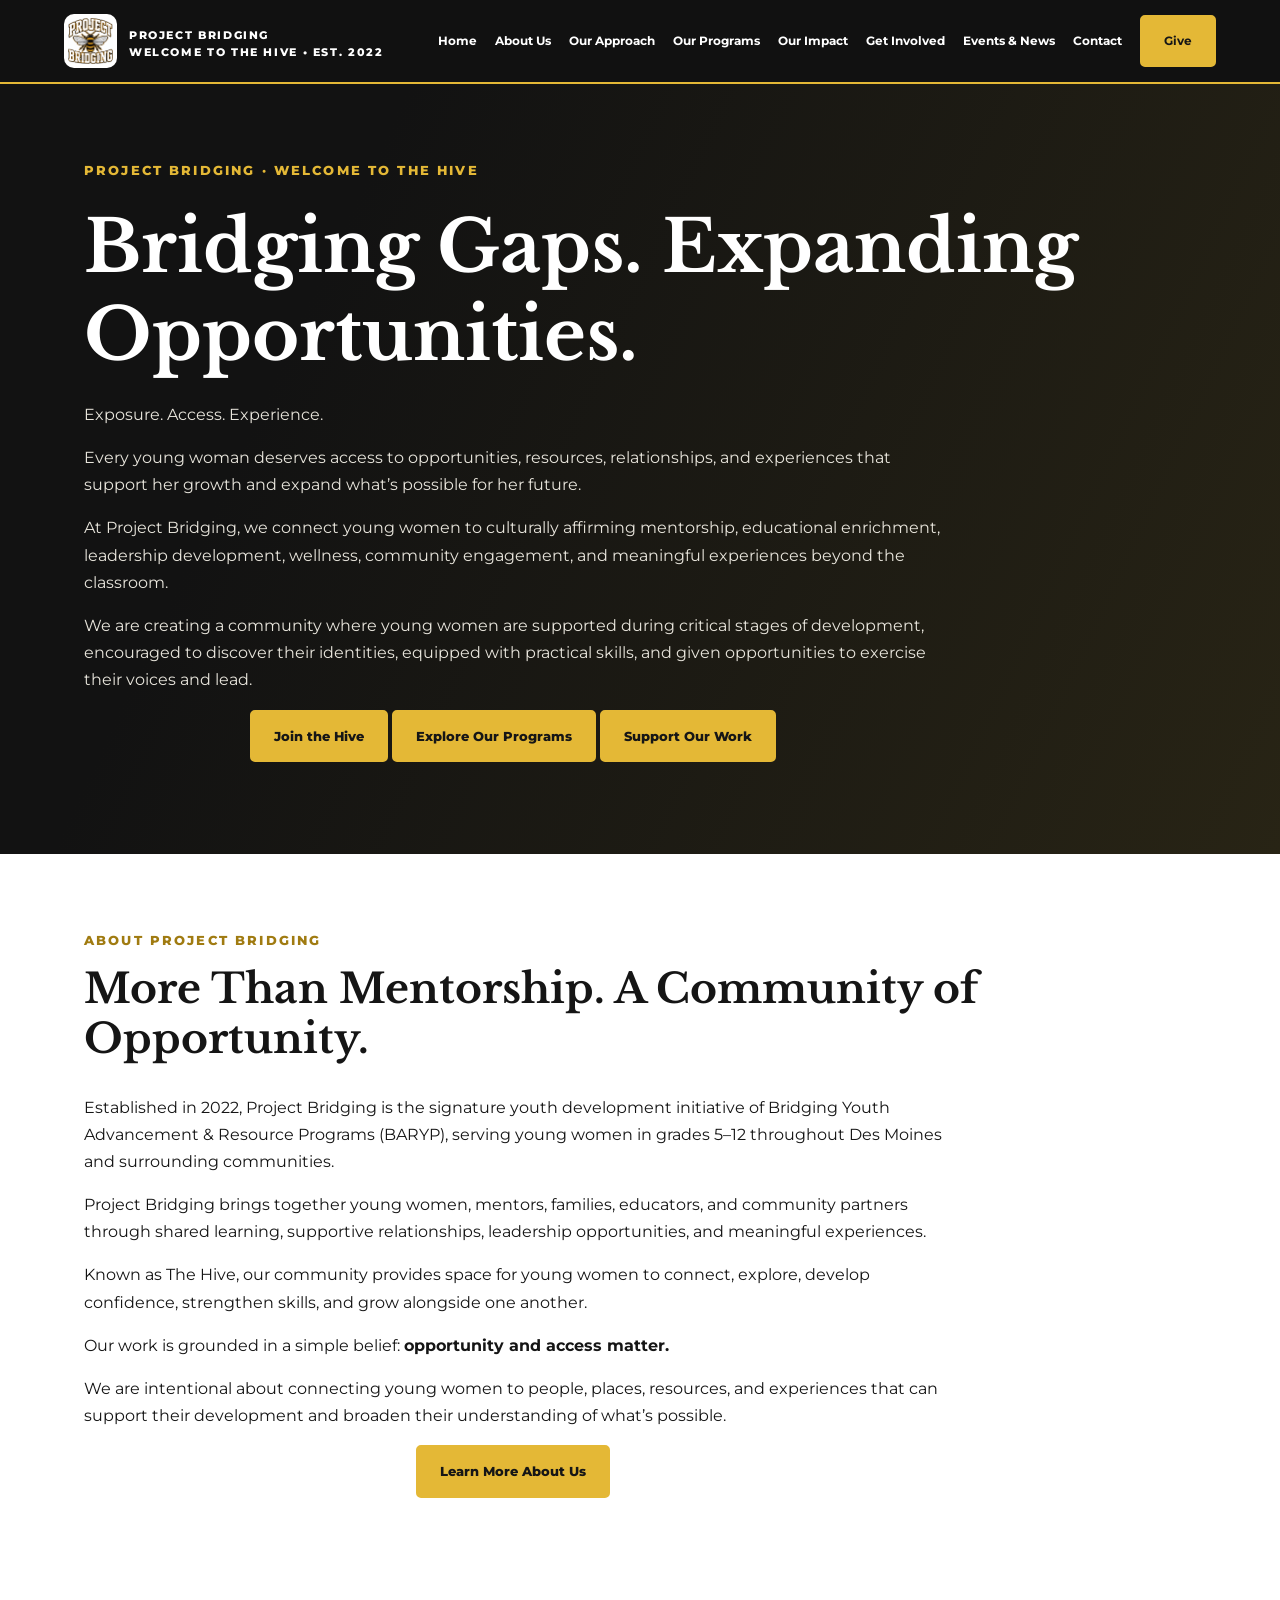
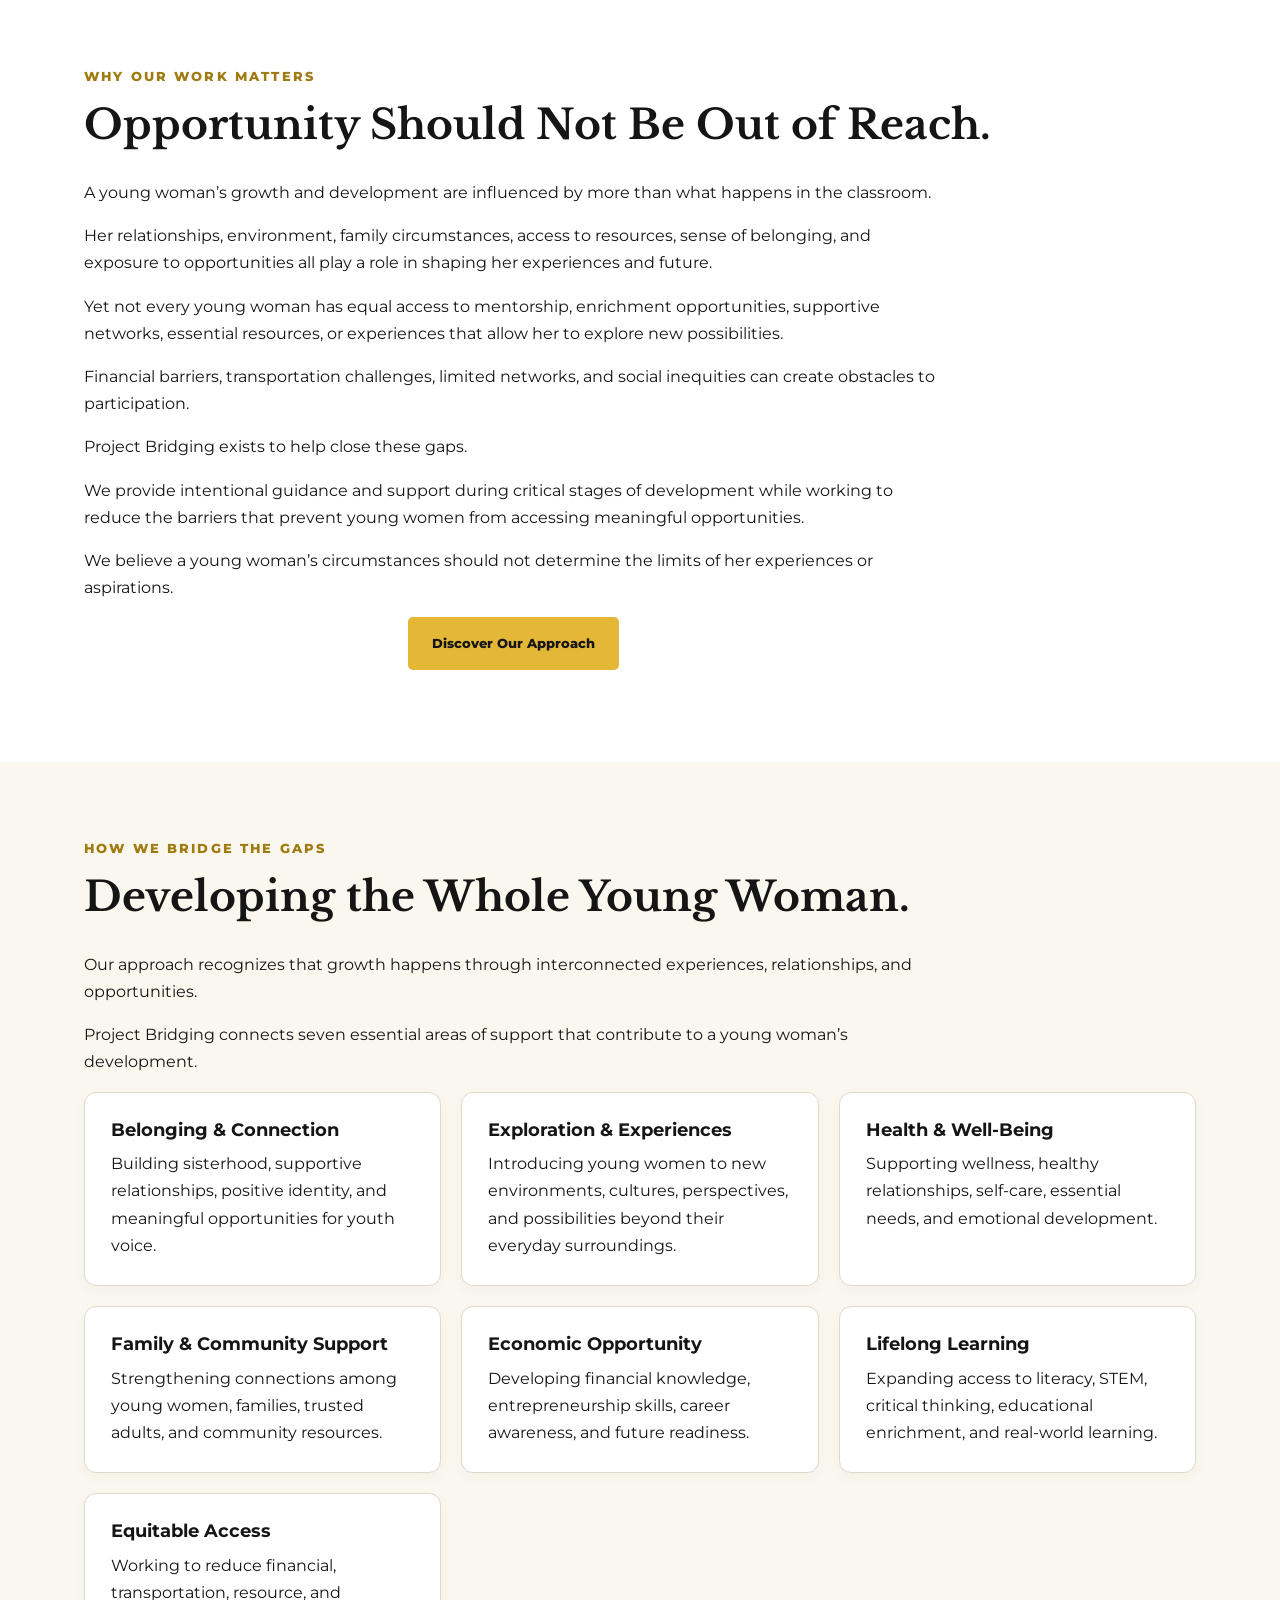
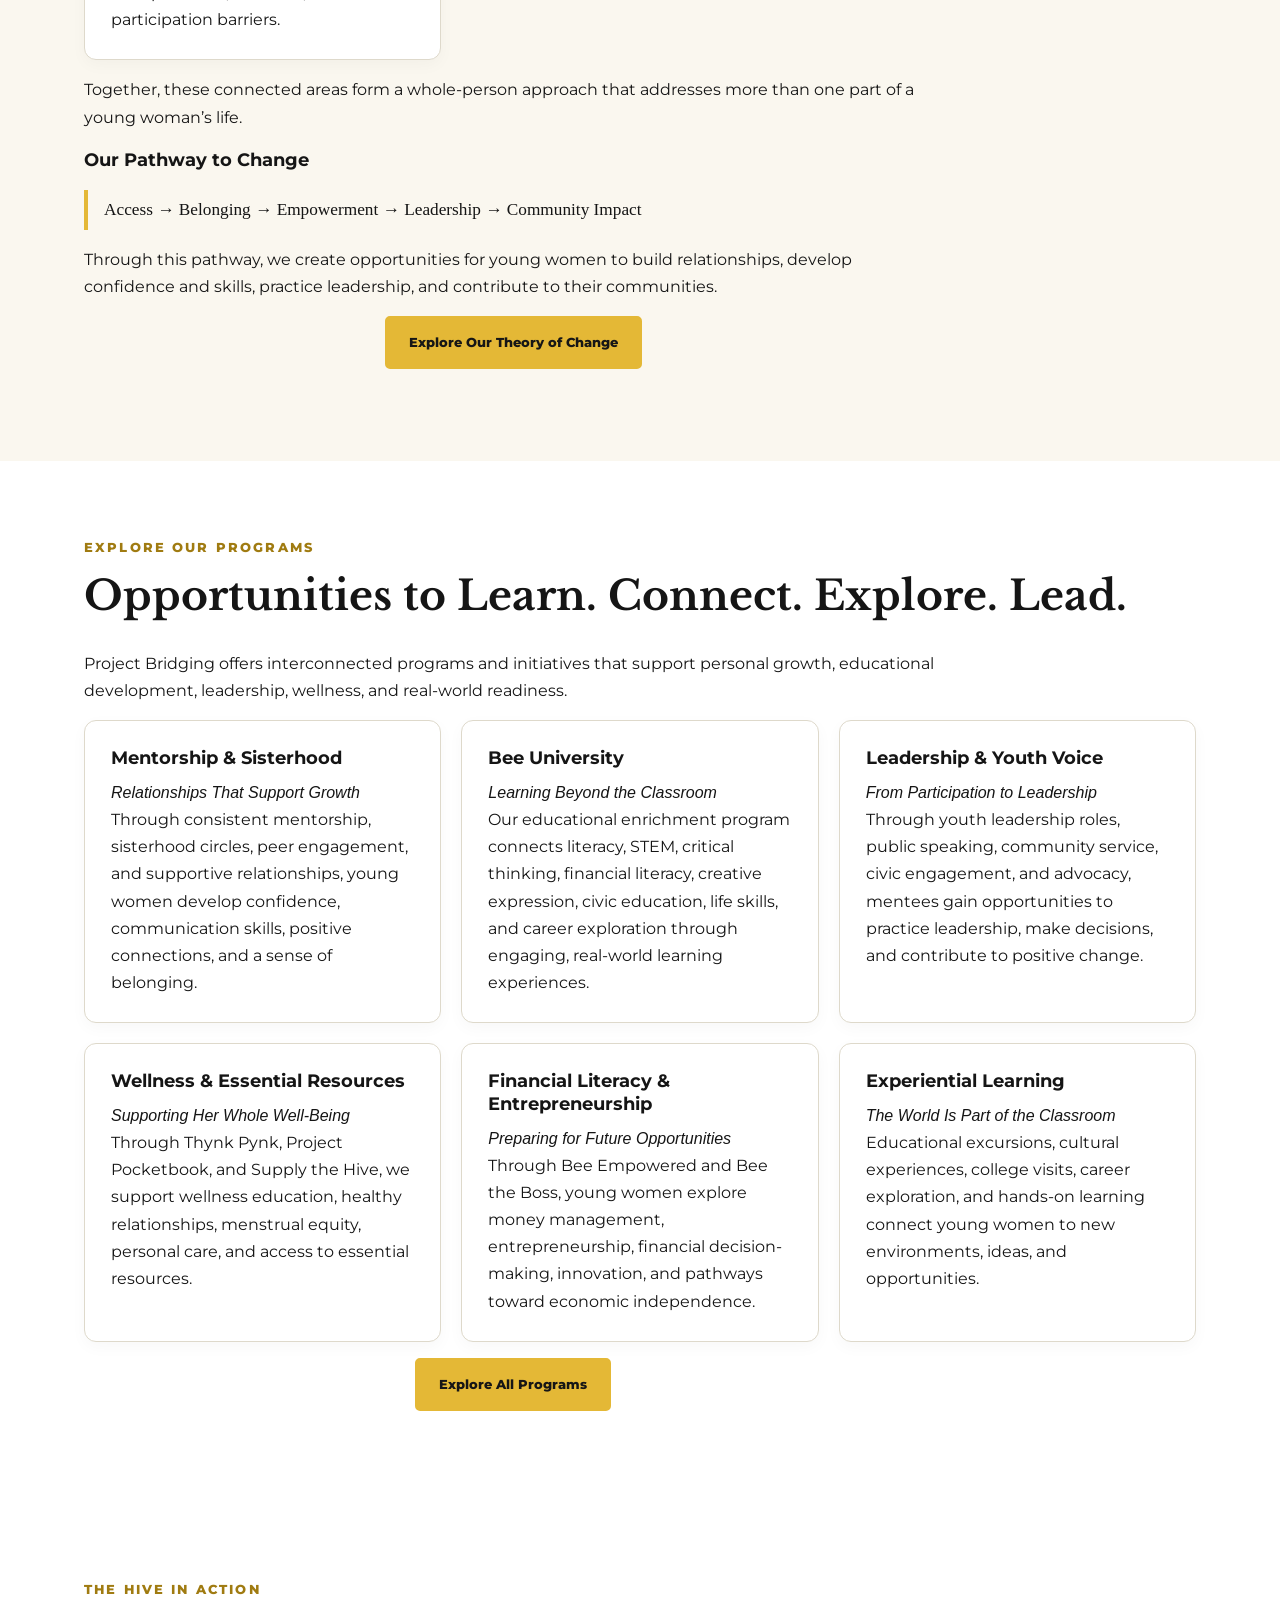
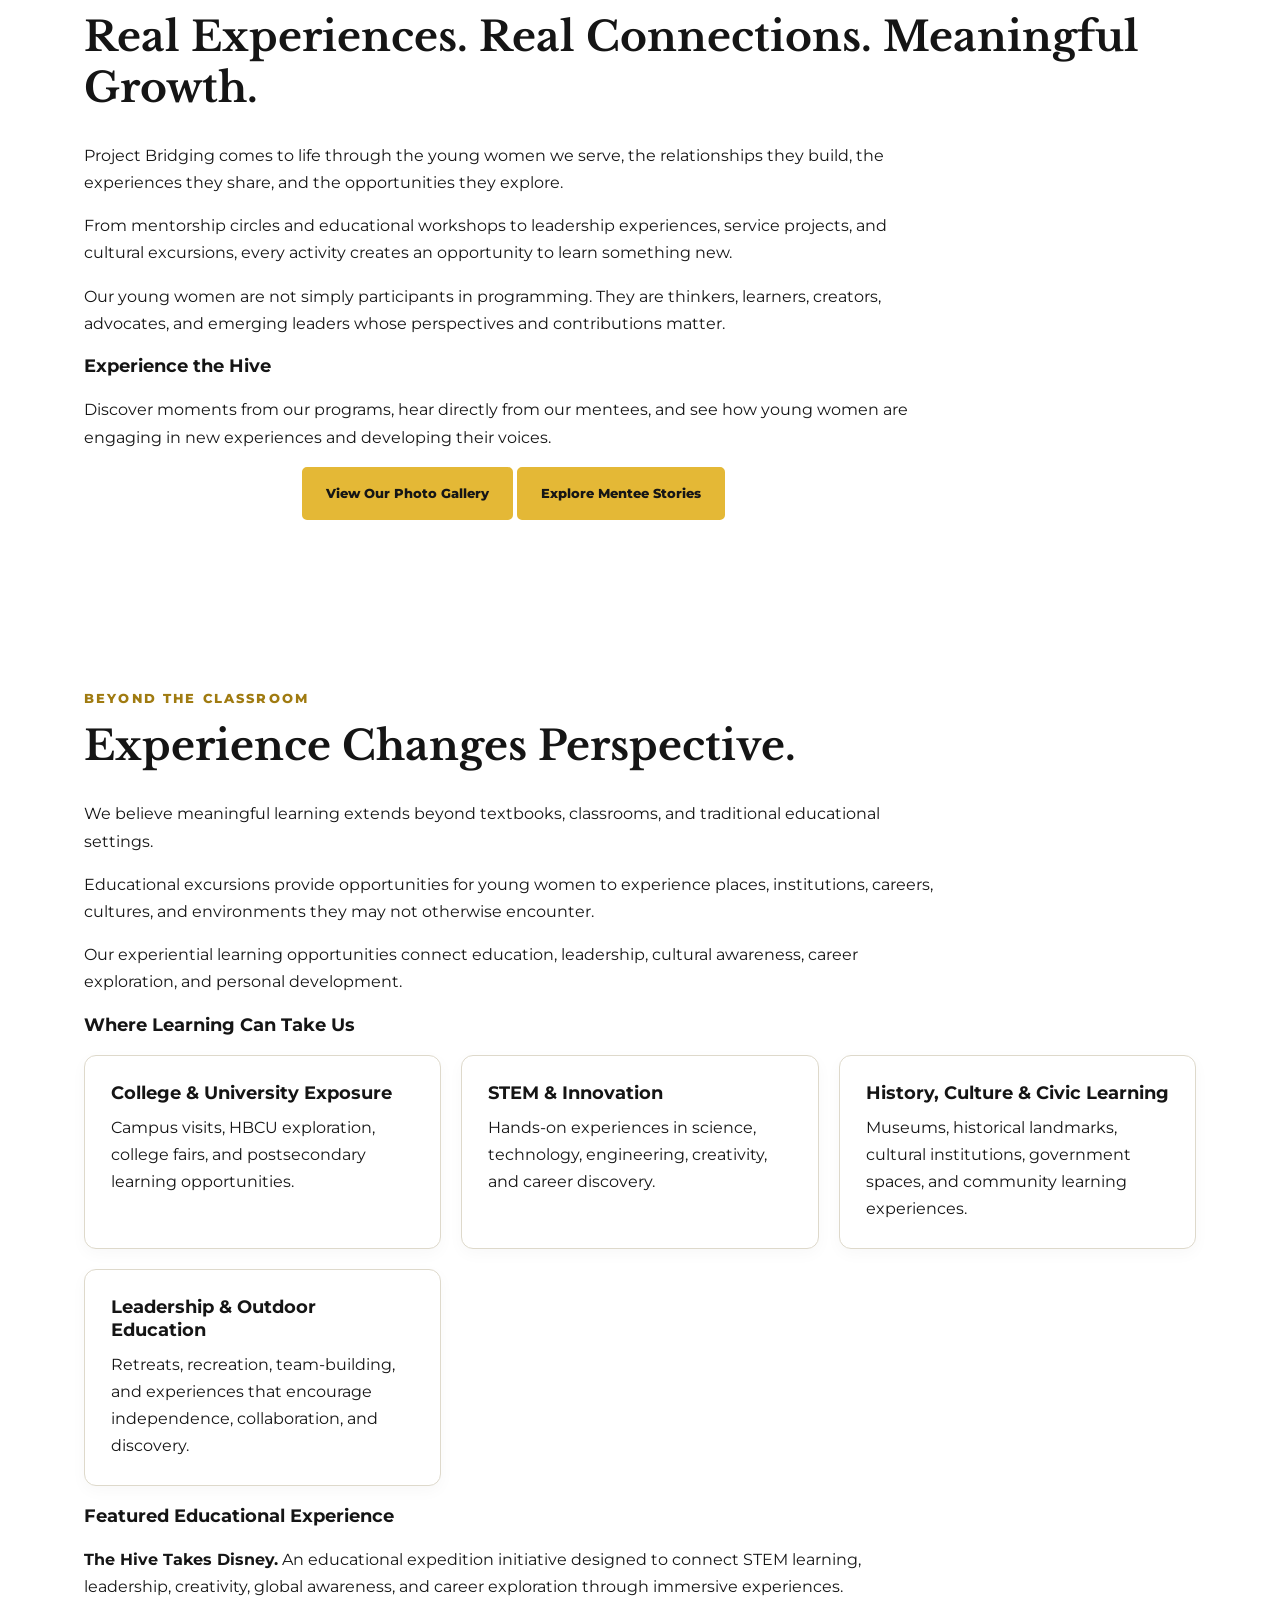
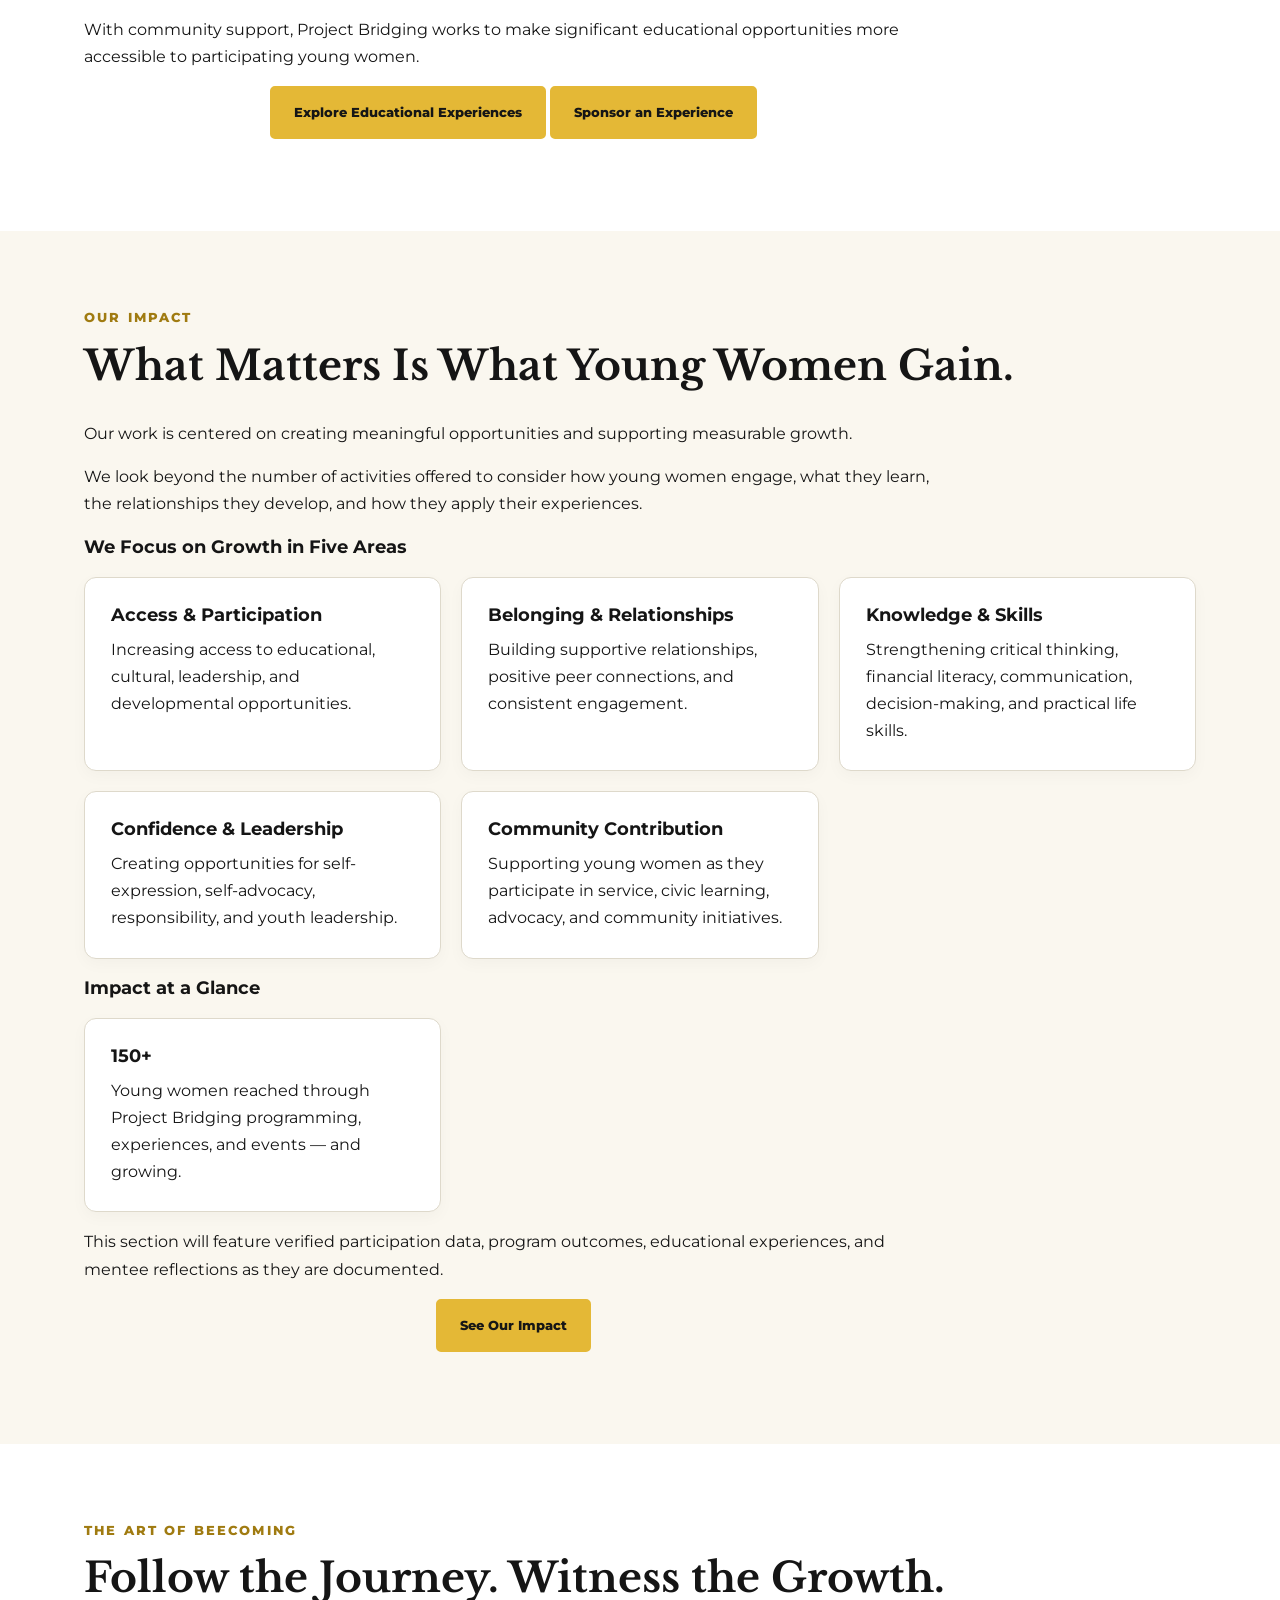
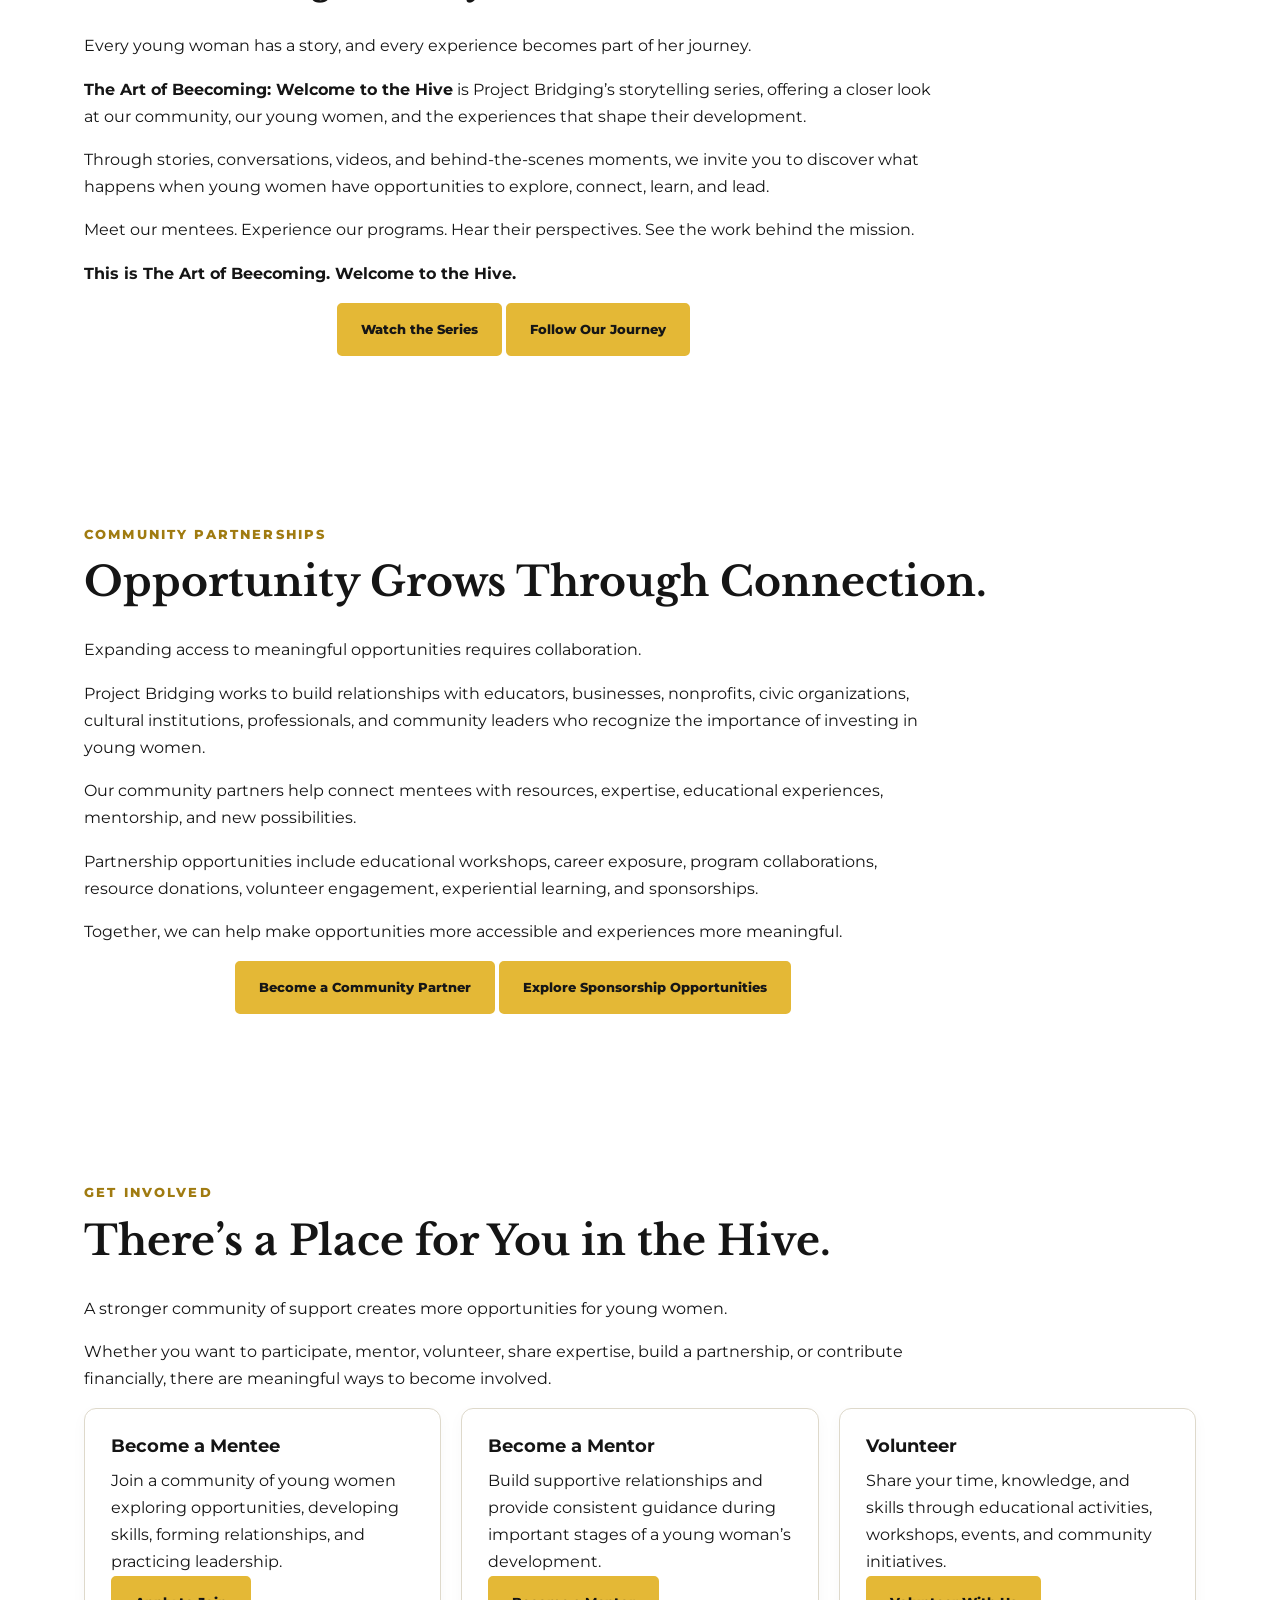
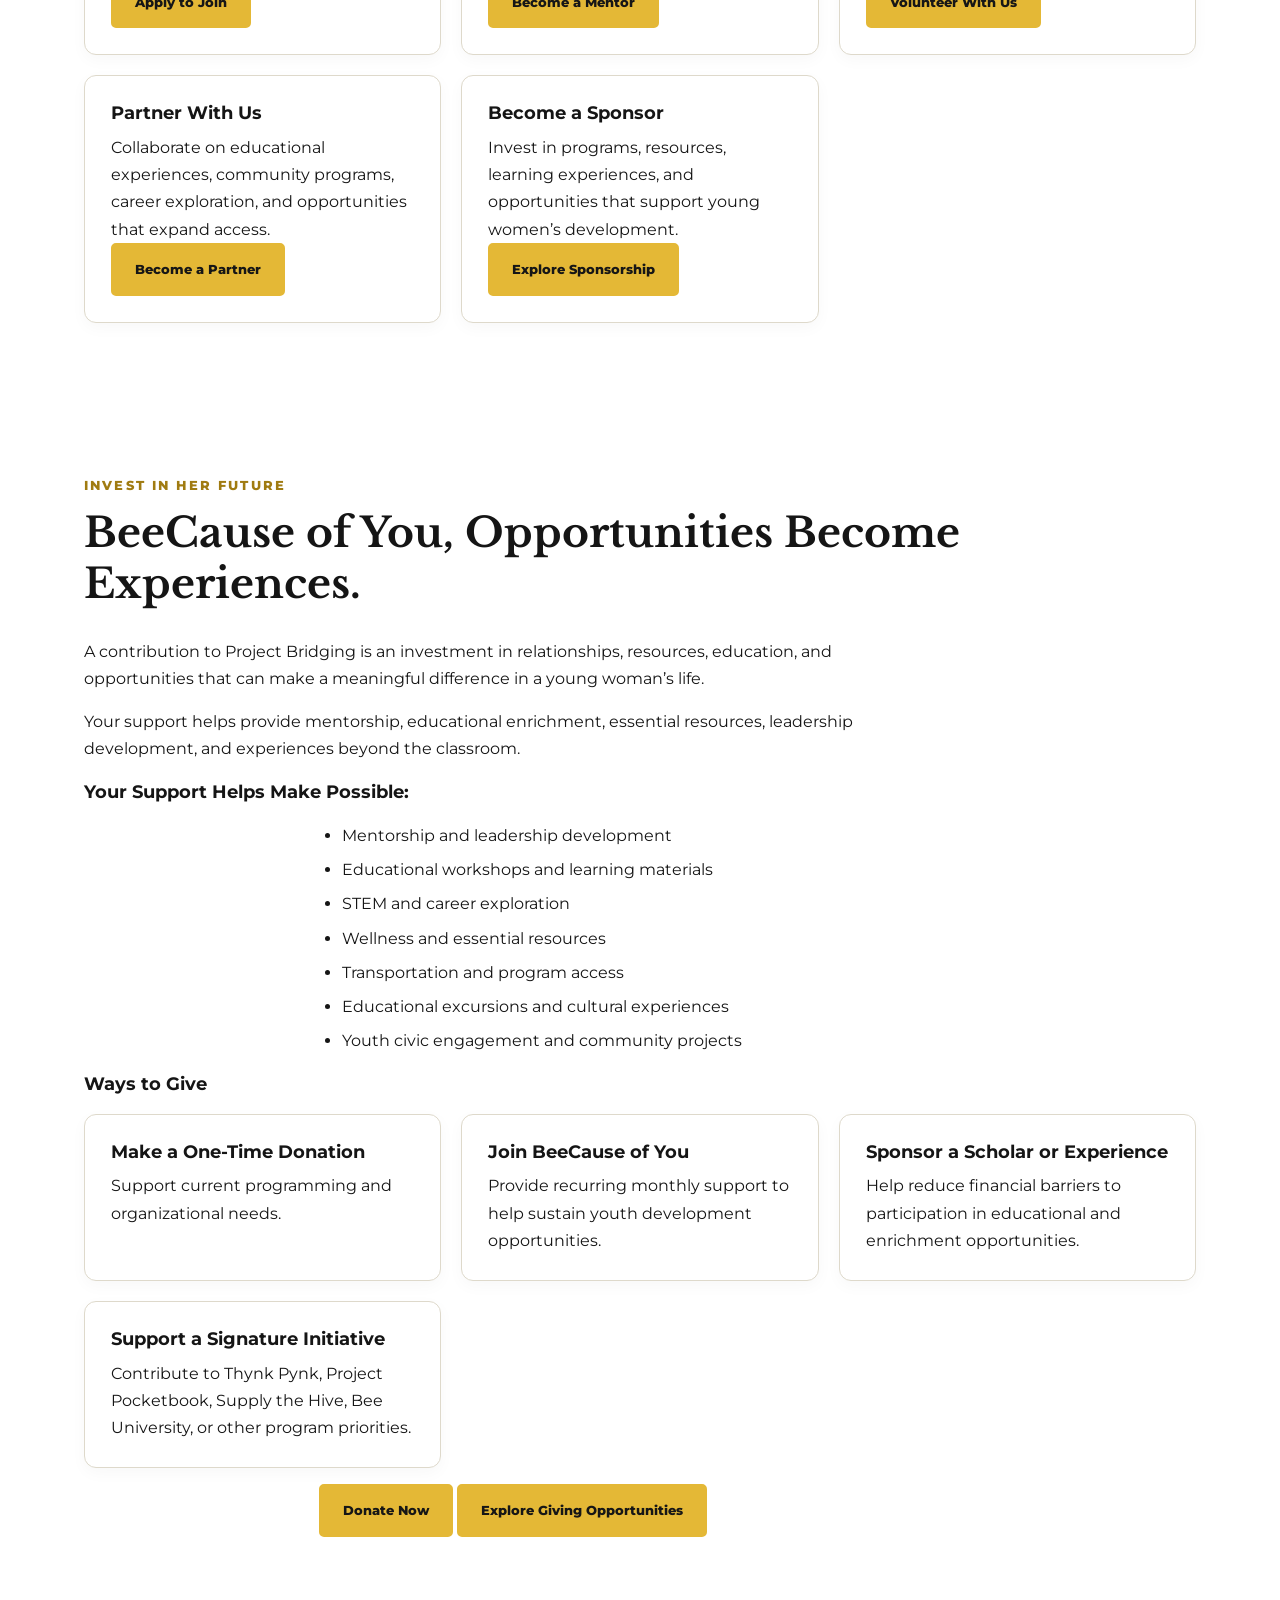
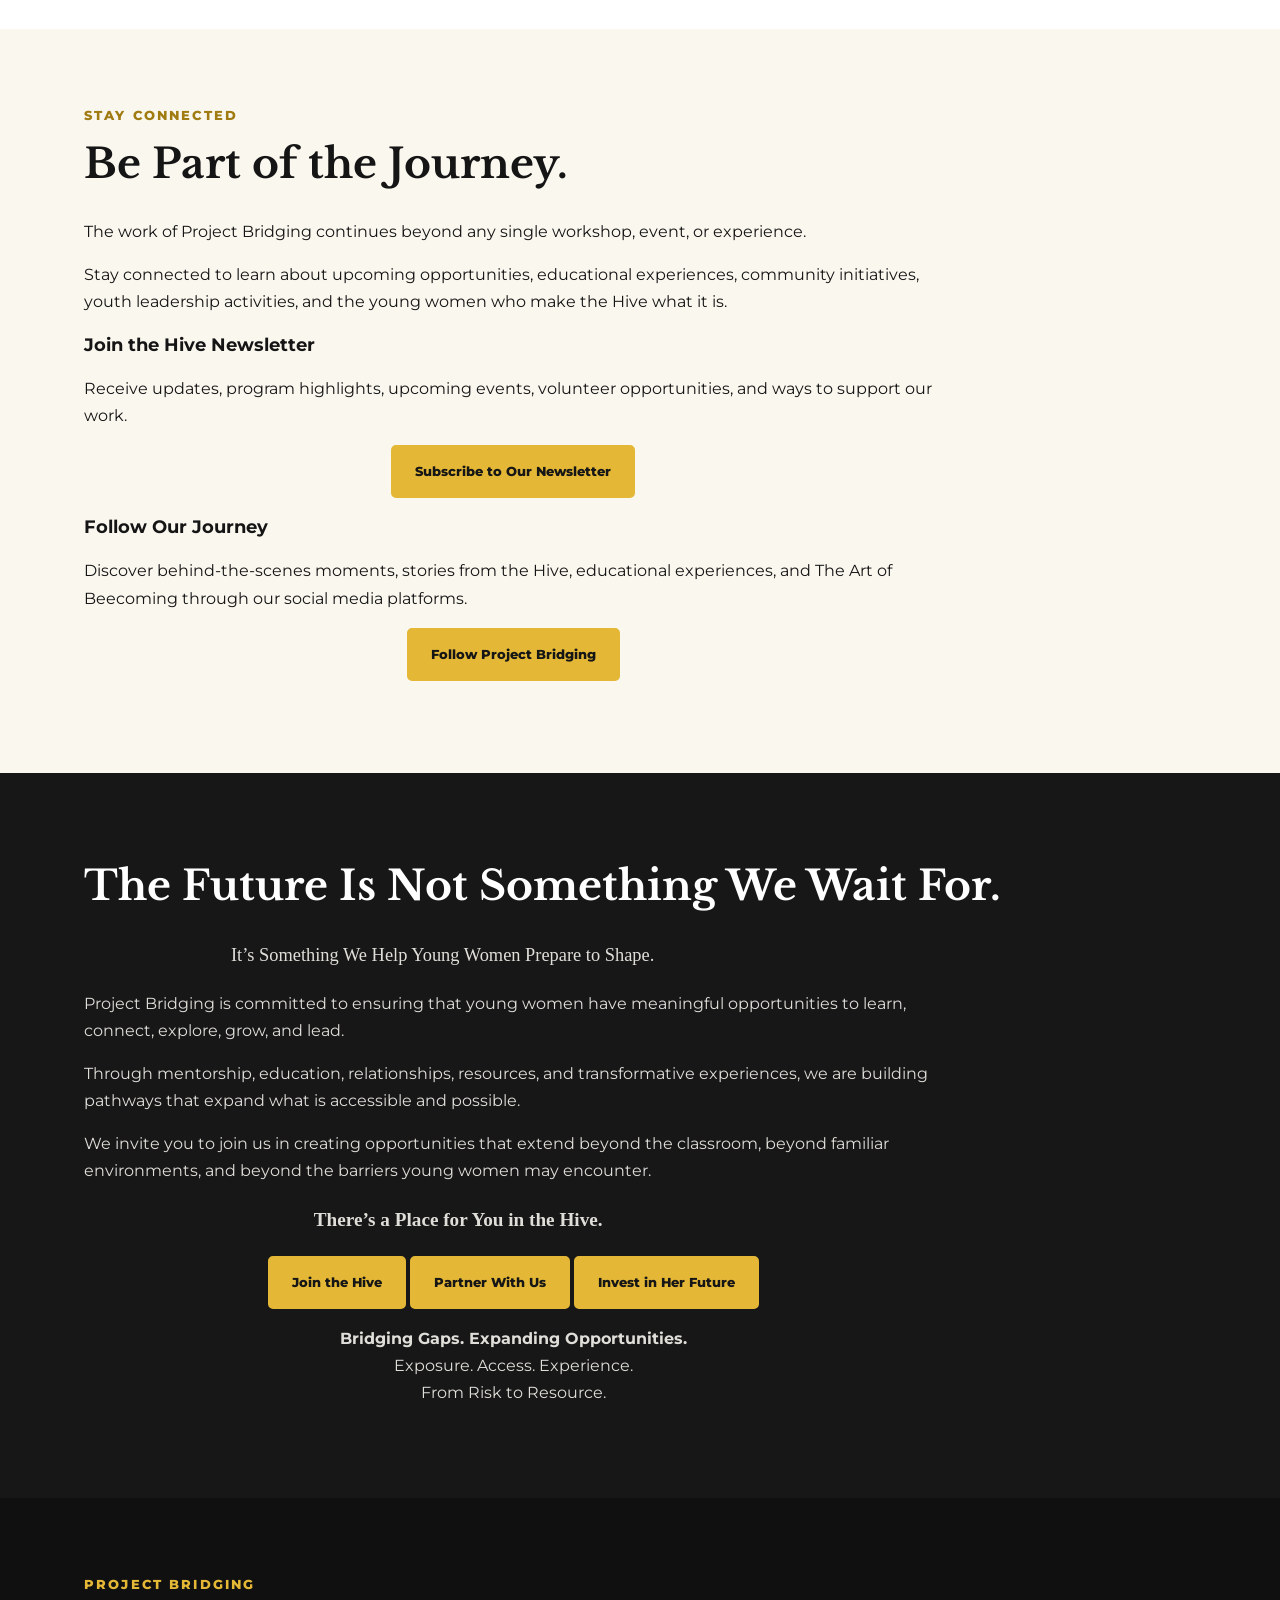
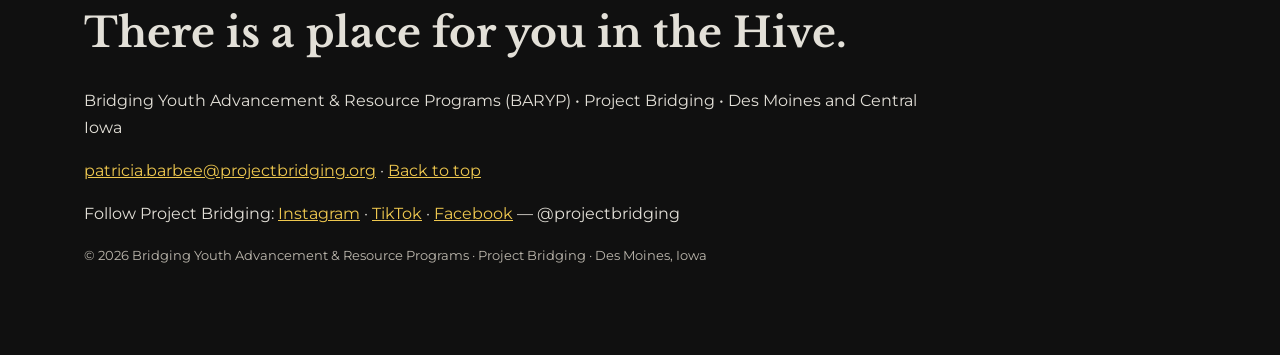
==== commit 7fbebe9d: "Replace homepage with updated Project Bridging copy" ====
--- a/index.html
+++ b/index.html
@@ -6,15 +6,20 @@
 <body id="home">
 <header><nav class="nav" aria-label="Primary navigation"><a class="brand" href="index.html"><img src="logo.png" alt="Project Bridging logo"><span class="brand-text">PROJECT BRIDGING<span>WELCOME TO THE HIVE • EST. 2022</span></span></a><button class="menu-toggle" aria-label="Toggle navigation" aria-expanded="false" onclick="const n=document.getElementById('navlinks');n.classList.toggle('open');this.setAttribute('aria-expanded',n.classList.contains('open'))">☰ Menu</button><div id="navlinks" class="navlinks"><a href="index.html">Home</a><a href="about.html">About Us</a><a href="our-approach.html">Our Approach</a><a href="programs.html">Our Programs</a><a href="impact.html">Our Impact</a><a href="get-involved.html">Get Involved</a><a href="events.html">Events &amp; News</a><a href="contact.html">Contact</a><a href="give.html" class="btn">Give</a></div></nav></header>
 <main>
-<section class="hero"><div class="wrap"><div class="eyebrow">Welcome to the Hive</div><h1>Bridging Gaps. <span class="accent">Expanding Opportunities.</span></h1><p class="lede">Project Bridging empowers underserved, underrepresented, and under-resourced young women by expanding equitable access to opportunities, resources, relationships, and transformative experiences — so every young woman has the opportunity to Beecome 🐝.</p><p><a class="btn" href="programs.html">Explore Our Programs</a> <a class="btn alt" href="get-involved.html">Get Involved</a></p></div></section>
-<section><div class="wrap"><div class="eyebrow">About Project Bridging</div><h2>Who We Are</h2><p>Established in 2022, Project Bridging is the signature youth development initiative of Bridging Youth Advancement &amp; Resource Programs (BARYP), serving young women in grades 5–12 throughout Des Moines and surrounding communities.</p><p>Project Bridging is more than a mentorship program. It is a community of young women, mentors, families, and partners brought together through shared experiences, meaningful relationships, and opportunities for personal growth.</p><div class="grid"><div class="card"><h3>150+</h3><p>Young women reached through Project Bridging programming, experiences, and events — and growing.</p></div></div><p><a class="btn" href="about.html">Read our full story →</a></p></div></section>
-<section class="cream"><div class="wrap"><div class="eyebrow">The Framework Behind the Work</div><h2>Developing the Whole Young Woman</h2><p>Our approach recognizes that young women need more than mentorship alone. Through seven interconnected areas of support and opportunity, Project Bridging addresses barriers to participation, strengthens relationships, expands access to resources, and creates meaningful experiences during critical stages of growth and development.</p><p>Guided by our theory of change, we connect access, belonging, empowerment, leadership, and community impact to support young women throughout their journey of Beecoming.</p><p><a class="btn" href="our-approach.html">Read Our Approach →</a></p></div></section>
-<section><div class="wrap"><div class="eyebrow">Explore Our Programs</div><h2>Meaningful Programs. Real-World Experiences.</h2><div class="grid"><div class="card"><h3>Mentorship &amp; Sisterhood</h3><p>Consistent relationships with trusted mentors and peers — the heart of Project Bridging.</p></div><div class="card"><h3>Bee University</h3><p>Educational enrichment that connects academic learning with leadership, life skills, and real-world experience.</p></div><div class="card"><h3>Leadership &amp; Youth Voice</h3><p>Opportunities to practice leadership, speak up, make decisions, and lead change.</p></div><div class="card"><h3>Signature Initiatives</h3><p>Thynk Pynk · Project Pocketbook · Supply the Hive · Bee Empowered · Bee the Boss · Bridging Brilliance.</p></div></div><p><a class="btn" href="programs.html">Explore Our Programs →</a></p></div></section>
-<section class="soft"><div class="wrap"><div class="eyebrow">Experiential Learning</div><h2>The World Is Part of the Classroom</h2><p>Educational excursions connect learning to the real world — college and university visits, STEM and career exploration, history and culture, leadership retreats, and arts experiences that broaden what young women believe is possible.</p><div class="grid"><div class="card"><h3>The Hive Takes Disney</h3><p>Our featured educational expedition — STEM, leadership, and global learning through an immersive experience. Participation depends on program scheduling, fundraising, partnerships, and confirmed arrangements.</p></div></div><p><a class="btn" href="events.html">See Events &amp; News →</a></p></div></section>
-<section class="cream"><div class="wrap"><div class="eyebrow">The Hive in Action</div><h2>The Art of Beecoming</h2><p>Follow the journey. Meet the young women. Witness the work. Our signature storytelling series shares mentee experiences, voices, learning, accomplishments, and leadership journeys — how opportunity, mentorship, relationships, education, and experience shape the ongoing process of Beecoming.</p><blockquote style="border-left:4px solid var(--gold);margin:.4rem 0 1rem;padding:.4rem 0 .4rem 1rem;font-family:Georgia,serif;font-size:1.08rem;line-height:1.55">“This is more than telling our story. It is an invitation to Beecome 🐝 part of it.”</blockquote><blockquote style="border-left:4px solid var(--gold);margin:.4rem 0 1rem;padding:.4rem 0 .4rem 1rem;font-family:Georgia,serif;font-size:1.08rem;line-height:1.55">“We are building a community where young women are seen, supported, equipped, and given opportunities to not only influence change, but lead it.”</blockquote></div></section>
-<section><div class="wrap"><div class="eyebrow">Get Involved</div><h2>There’s a Place for You in the Hive</h2><div class="grid"><div class="card"><h3>Mentees &amp; Families</h3><p>Join a community built on mentorship, sisterhood, and meaningful experiences — and stay connected as a family.</p></div><div class="card"><h3>Mentors &amp; Volunteers</h3><p>Share your time, knowledge, and skills to help create supportive relationships and opportunities.</p></div><div class="card"><h3>Partners &amp; Sponsors</h3><p>Invest in programs, experiences, and resources that expand access for young women.</p></div></div><p><a class="btn" href="get-involved.html">Get Involved →</a></p></div></section>
-<section class="soft"><div class="wrap"><div class="eyebrow">BeeCause of You</div><h2>Opportunities Become Experiences</h2><p>Individual contributions and sponsorships help Project Bridging connect young women with mentorship, educational enrichment, leadership opportunities, essential resources, and meaningful experiences. Every contribution, regardless of size, can support the work of expanding access.</p><p>Our online giving link opens soon. Until then, reach out and we will walk you through giving personally.</p><p><a class="btn" href="give.html">Invest in Her Future →</a></p></div></section>
-<section class="dark"><div class="wrap"><h2>Opportunity Should Not Be Out of Reach.</h2><p>Every workshop, relationship, learning experience, community project, and educational excursion represents an opportunity for a young woman to gain knowledge, build confidence, discover new interests, or develop meaningful connections.</p><p style="text-align:center;font-family:Georgia,serif;font-size:1.2rem"><strong>Exposure. Access. Experience.</strong></p><p style="text-align:center"><strong>Welcome to the Hive.</strong></p></div></section>
+<section class="hero"><div class="wrap"><div class="eyebrow">Project Bridging · Welcome to the Hive</div><h1>Bridging Gaps. <span class="accent">Expanding Opportunities.</span></h1><p class="lede">Exposure. Access. Experience.</p><p>Every young woman deserves access to opportunities, resources, relationships, and experiences that support her growth and expand what’s possible for her future.</p><p>At Project Bridging, we connect young women to culturally affirming mentorship, educational enrichment, leadership development, wellness, community engagement, and meaningful experiences beyond the classroom.</p><p>We are creating a community where young women are supported during critical stages of development, encouraged to discover their identities, equipped with practical skills, and given opportunities to exercise their voices and lead.</p><p style="text-align:center"><a class="btn" href="get-involved.html">Join the Hive</a> <a class="btn alt" href="programs.html">Explore Our Programs</a> <a class="btn" href="give.html">Support Our Work</a></p></div></section>
+<section><div class="wrap"><div class="eyebrow">About Project Bridging</div><h2>More Than Mentorship. A Community of Opportunity.</h2><p>Established in 2022, Project Bridging is the signature youth development initiative of Bridging Youth Advancement &amp; Resource Programs (BARYP), serving young women in grades 5–12 throughout Des Moines and surrounding communities.</p><p>Project Bridging brings together young women, mentors, families, educators, and community partners through shared learning, supportive relationships, leadership opportunities, and meaningful experiences.</p><p>Known as The Hive, our community provides space for young women to connect, explore, develop confidence, strengthen skills, and grow alongside one another.</p><p>Our work is grounded in a simple belief: <strong>opportunity and access matter.</strong></p><p>We are intentional about connecting young women to people, places, resources, and experiences that can support their development and broaden their understanding of what’s possible.</p><p style="text-align:center"><a class="btn" href="about.html">Learn More About Us</a></p></div></section>
+<section class="soft"><div class="wrap"><div class="eyebrow">Why Our Work Matters</div><h2>Opportunity Should Not Be Out of Reach.</h2><p>A young woman’s growth and development are influenced by more than what happens in the classroom.</p><p>Her relationships, environment, family circumstances, access to resources, sense of belonging, and exposure to opportunities all play a role in shaping her experiences and future.</p><p>Yet not every young woman has equal access to mentorship, enrichment opportunities, supportive networks, essential resources, or experiences that allow her to explore new possibilities.</p><p>Financial barriers, transportation challenges, limited networks, and social inequities can create obstacles to participation.</p><p>Project Bridging exists to help close these gaps.</p><p>We provide intentional guidance and support during critical stages of development while working to reduce the barriers that prevent young women from accessing meaningful opportunities.</p><p>We believe a young woman’s circumstances should not determine the limits of her experiences or aspirations.</p><p style="text-align:center"><a class="btn" href="our-approach.html">Discover Our Approach</a></p></div></section>
+<section class="cream"><div class="wrap"><div class="eyebrow">How We Bridge the Gaps</div><h2>Developing the Whole Young Woman.</h2><p>Our approach recognizes that growth happens through interconnected experiences, relationships, and opportunities.</p><p>Project Bridging connects seven essential areas of support that contribute to a young woman’s development.</p><div class="grid"><div class="card"><h3>Belonging &amp; Connection</h3><p>Building sisterhood, supportive relationships, positive identity, and meaningful opportunities for youth voice.</p></div><div class="card"><h3>Exploration &amp; Experiences</h3><p>Introducing young women to new environments, cultures, perspectives, and possibilities beyond their everyday surroundings.</p></div><div class="card"><h3>Health &amp; Well-Being</h3><p>Supporting wellness, healthy relationships, self-care, essential needs, and emotional development.</p></div><div class="card"><h3>Family &amp; Community Support</h3><p>Strengthening connections among young women, families, trusted adults, and community resources.</p></div><div class="card"><h3>Economic Opportunity</h3><p>Developing financial knowledge, entrepreneurship skills, career awareness, and future readiness.</p></div><div class="card"><h3>Lifelong Learning</h3><p>Expanding access to literacy, STEM, critical thinking, educational enrichment, and real-world learning.</p></div><div class="card"><h3>Equitable Access</h3><p>Working to reduce financial, transportation, resource, and participation barriers.</p></div></div><p>Together, these connected areas form a whole-person approach that addresses more than one part of a young woman’s life.</p><h3>Our Pathway to Change</h3><blockquote style="border-left:4px solid var(--gold);margin:.4rem 0 1rem;padding:.4rem 0 .4rem 1rem;font-family:Georgia,serif;font-size:1.08rem;line-height:1.55">Access → Belonging → Empowerment → Leadership → Community Impact</blockquote><p>Through this pathway, we create opportunities for young women to build relationships, develop confidence and skills, practice leadership, and contribute to their communities.</p><p style="text-align:center"><a class="btn" href="our-approach.html">Explore Our Theory of Change</a></p></div></section>
+<section><div class="wrap"><div class="eyebrow">Explore Our Programs</div><h2>Opportunities to Learn. Connect. Explore. Lead.</h2><p>Project Bridging offers interconnected programs and initiatives that support personal growth, educational development, leadership, wellness, and real-world readiness.</p><div class="grid"><div class="card"><h3>Mentorship &amp; Sisterhood</h3><p><em>Relationships That Support Growth</em></p><p>Through consistent mentorship, sisterhood circles, peer engagement, and supportive relationships, young women develop confidence, communication skills, positive connections, and a sense of belonging.</p></div><div class="card"><h3>Bee University</h3><p><em>Learning Beyond the Classroom</em></p><p>Our educational enrichment program connects literacy, STEM, critical thinking, financial literacy, creative expression, civic education, life skills, and career exploration through engaging, real-world learning experiences.</p></div><div class="card"><h3>Leadership &amp; Youth Voice</h3><p><em>From Participation to Leadership</em></p><p>Through youth leadership roles, public speaking, community service, civic engagement, and advocacy, mentees gain opportunities to practice leadership, make decisions, and contribute to positive change.</p></div><div class="card"><h3>Wellness &amp; Essential Resources</h3><p><em>Supporting Her Whole Well-Being</em></p><p>Through Thynk Pynk, Project Pocketbook, and Supply the Hive, we support wellness education, healthy relationships, menstrual equity, personal care, and access to essential resources.</p></div><div class="card"><h3>Financial Literacy &amp; Entrepreneurship</h3><p><em>Preparing for Future Opportunities</em></p><p>Through Bee Empowered and Bee the Boss, young women explore money management, entrepreneurship, financial decision-making, innovation, and pathways toward economic independence.</p></div><div class="card"><h3>Experiential Learning</h3><p><em>The World Is Part of the Classroom</em></p><p>Educational excursions, cultural experiences, college visits, career exploration, and hands-on learning connect young women to new environments, ideas, and opportunities.</p></div></div><p style="text-align:center"><a class="btn" href="programs.html">Explore All Programs</a></p></div></section>
+<section class="soft"><div class="wrap"><div class="eyebrow">The Hive in Action</div><h2>Real Experiences. Real Connections. Meaningful Growth.</h2><p>Project Bridging comes to life through the young women we serve, the relationships they build, the experiences they share, and the opportunities they explore.</p><p>From mentorship circles and educational workshops to leadership experiences, service projects, and cultural excursions, every activity creates an opportunity to learn something new.</p><p>Our young women are not simply participants in programming. They are thinkers, learners, creators, advocates, and emerging leaders whose perspectives and contributions matter.</p><h3>Experience the Hive</h3><p>Discover moments from our programs, hear directly from our mentees, and see how young women are engaging in new experiences and developing their voices.</p><p style="text-align:center"><a class="btn" href="impact.html">View Our Photo Gallery</a> <a class="btn alt" href="impact.html">Explore Mentee Stories</a></p></div></section>
+<section><div class="wrap"><div class="eyebrow">Beyond the Classroom</div><h2>Experience Changes Perspective.</h2><p>We believe meaningful learning extends beyond textbooks, classrooms, and traditional educational settings.</p><p>Educational excursions provide opportunities for young women to experience places, institutions, careers, cultures, and environments they may not otherwise encounter.</p><p>Our experiential learning opportunities connect education, leadership, cultural awareness, career exploration, and personal development.</p><h3>Where Learning Can Take Us</h3><div class="grid"><div class="card"><h3>College &amp; University Exposure</h3><p>Campus visits, HBCU exploration, college fairs, and postsecondary learning opportunities.</p></div><div class="card"><h3>STEM &amp; Innovation</h3><p>Hands-on experiences in science, technology, engineering, creativity, and career discovery.</p></div><div class="card"><h3>History, Culture &amp; Civic Learning</h3><p>Museums, historical landmarks, cultural institutions, government spaces, and community learning experiences.</p></div><div class="card"><h3>Leadership &amp; Outdoor Education</h3><p>Retreats, recreation, team-building, and experiences that encourage independence, collaboration, and discovery.</p></div></div><h3>Featured Educational Experience</h3><p><strong>The Hive Takes Disney.</strong> An educational expedition initiative designed to connect STEM learning, leadership, creativity, global awareness, and career exploration through immersive experiences.</p><p>With community support, Project Bridging works to make significant educational opportunities more accessible to participating young women.</p><p style="text-align:center"><a class="btn" href="programs.html">Explore Educational Experiences</a> <a class="btn alt" href="give.html">Sponsor an Experience</a></p></div></section>
+<section class="cream"><div class="wrap"><div class="eyebrow">Our Impact</div><h2>What Matters Is What Young Women Gain.</h2><p>Our work is centered on creating meaningful opportunities and supporting measurable growth.</p><p>We look beyond the number of activities offered to consider how young women engage, what they learn, the relationships they develop, and how they apply their experiences.</p><h3>We Focus on Growth in Five Areas</h3><div class="grid"><div class="card"><h3>Access &amp; Participation</h3><p>Increasing access to educational, cultural, leadership, and developmental opportunities.</p></div><div class="card"><h3>Belonging &amp; Relationships</h3><p>Building supportive relationships, positive peer connections, and consistent engagement.</p></div><div class="card"><h3>Knowledge &amp; Skills</h3><p>Strengthening critical thinking, financial literacy, communication, decision-making, and practical life skills.</p></div><div class="card"><h3>Confidence &amp; Leadership</h3><p>Creating opportunities for self-expression, self-advocacy, responsibility, and youth leadership.</p></div><div class="card"><h3>Community Contribution</h3><p>Supporting young women as they participate in service, civic learning, advocacy, and community initiatives.</p></div></div><h3>Impact at a Glance</h3><div class="grid"><div class="card"><h3>150+</h3><p>Young women reached through Project Bridging programming, experiences, and events — and growing.</p></div></div><p>This section will feature verified participation data, program outcomes, educational experiences, and mentee reflections as they are documented.</p><p style="text-align:center"><a class="btn" href="impact.html">See Our Impact</a></p></div></section>
+<section><div class="wrap"><div class="eyebrow">The Art of Beecoming</div><h2>Follow the Journey. Witness the Growth.</h2><p>Every young woman has a story, and every experience becomes part of her journey.</p><p><strong>The Art of Beecoming: Welcome to the Hive</strong> is Project Bridging’s storytelling series, offering a closer look at our community, our young women, and the experiences that shape their development.</p><p>Through stories, conversations, videos, and behind-the-scenes moments, we invite you to discover what happens when young women have opportunities to explore, connect, learn, and lead.</p><p>Meet our mentees. Experience our programs. Hear their perspectives. See the work behind the mission.</p><p><strong>This is The Art of Beecoming. Welcome to the Hive.</strong></p><p style="text-align:center"><a class="btn" href="https://linktr.ee/projectbridging22">Watch the Series</a> <a class="btn alt" href="https://patsyonpurpose.substack.com">Follow Our Journey</a></p></div></section>
+<section class="soft"><div class="wrap"><div class="eyebrow">Community Partnerships</div><h2>Opportunity Grows Through Connection.</h2><p>Expanding access to meaningful opportunities requires collaboration.</p><p>Project Bridging works to build relationships with educators, businesses, nonprofits, civic organizations, cultural institutions, professionals, and community leaders who recognize the importance of investing in young women.</p><p>Our community partners help connect mentees with resources, expertise, educational experiences, mentorship, and new possibilities.</p><p>Partnership opportunities include educational workshops, career exposure, program collaborations, resource donations, volunteer engagement, experiential learning, and sponsorships.</p><p>Together, we can help make opportunities more accessible and experiences more meaningful.</p><p style="text-align:center"><a class="btn" href="get-involved.html">Become a Community Partner</a> <a class="btn alt" href="get-involved.html">Explore Sponsorship Opportunities</a></p></div></section>
+<section><div class="wrap"><div class="eyebrow">Get Involved</div><h2>There’s a Place for You in the Hive.</h2><p>A stronger community of support creates more opportunities for young women.</p><p>Whether you want to participate, mentor, volunteer, share expertise, build a partnership, or contribute financially, there are meaningful ways to become involved.</p><div class="grid"><div class="card"><h3>Become a Mentee</h3><p>Join a community of young women exploring opportunities, developing skills, forming relationships, and practicing leadership.</p><p><a class="btn" href="get-involved.html">Apply to Join</a></p></div><div class="card"><h3>Become a Mentor</h3><p>Build supportive relationships and provide consistent guidance during important stages of a young woman’s development.</p><p><a class="btn" href="get-involved.html">Become a Mentor</a></p></div><div class="card"><h3>Volunteer</h3><p>Share your time, knowledge, and skills through educational activities, workshops, events, and community initiatives.</p><p><a class="btn" href="get-involved.html">Volunteer With Us</a></p></div><div class="card"><h3>Partner With Us</h3><p>Collaborate on educational experiences, community programs, career exploration, and opportunities that expand access.</p><p><a class="btn" href="get-involved.html">Become a Partner</a></p></div><div class="card"><h3>Become a Sponsor</h3><p>Invest in programs, resources, learning experiences, and opportunities that support young women’s development.</p><p><a class="btn" href="give.html">Explore Sponsorship</a></p></div></div></div></section>
+<section class="soft"><div class="wrap"><div class="eyebrow">Invest in Her Future</div><h2>BeeCause of You, Opportunities Become Experiences.</h2><p>A contribution to Project Bridging is an investment in relationships, resources, education, and opportunities that can make a meaningful difference in a young woman’s life.</p><p>Your support helps provide mentorship, educational enrichment, essential resources, leadership development, and experiences beyond the classroom.</p><h3>Your Support Helps Make Possible:</h3><ul style="text-align:left;max-width:640px;margin:.2rem auto 1rem"><li>Mentorship and leadership development</li><li>Educational workshops and learning materials</li><li>STEM and career exploration</li><li>Wellness and essential resources</li><li>Transportation and program access</li><li>Educational excursions and cultural experiences</li><li>Youth civic engagement and community projects</li></ul><h3>Ways to Give</h3><div class="grid"><div class="card"><h3>Make a One-Time Donation</h3><p>Support current programming and organizational needs.</p></div><div class="card"><h3>Join BeeCause of You</h3><p>Provide recurring monthly support to help sustain youth development opportunities.</p></div><div class="card"><h3>Sponsor a Scholar or Experience</h3><p>Help reduce financial barriers to participation in educational and enrichment opportunities.</p></div><div class="card"><h3>Support a Signature Initiative</h3><p>Contribute to Thynk Pynk, Project Pocketbook, Supply the Hive, Bee University, or other program priorities.</p></div></div><p style="text-align:center"><a class="btn" href="give.html">Donate Now</a> <a class="btn alt" href="give.html">Explore Giving Opportunities</a></p></div></section>
+<section class="cream"><div class="wrap"><div class="eyebrow">Stay Connected</div><h2>Be Part of the Journey.</h2><p>The work of Project Bridging continues beyond any single workshop, event, or experience.</p><p>Stay connected to learn about upcoming opportunities, educational experiences, community initiatives, youth leadership activities, and the young women who make the Hive what it is.</p><h3>Join the Hive Newsletter</h3><p>Receive updates, program highlights, upcoming events, volunteer opportunities, and ways to support our work.</p><p style="text-align:center"><a class="btn" href="https://patsyonpurpose.substack.com">Subscribe to Our Newsletter</a></p><h3>Follow Our Journey</h3><p>Discover behind-the-scenes moments, stories from the Hive, educational experiences, and The Art of Beecoming through our social media platforms.</p><p style="text-align:center"><a class="btn" href="https://linktr.ee/projectbridging22">Follow Project Bridging</a></p></div></section>
+<section class="dark"><div class="wrap"><h2>The Future Is Not Something We Wait For.</h2><p style="text-align:center;font-family:Georgia,serif;font-size:1.15rem">It’s Something We Help Young Women Prepare to Shape.</p><p>Project Bridging is committed to ensuring that young women have meaningful opportunities to learn, connect, explore, grow, and lead.</p><p>Through mentorship, education, relationships, resources, and transformative experiences, we are building pathways that expand what is accessible and possible.</p><p>We invite you to join us in creating opportunities that extend beyond the classroom, beyond familiar environments, and beyond the barriers young women may encounter.</p><p style="text-align:center;font-family:Georgia,serif;font-size:1.2rem"><strong>There’s a Place for You in the Hive.</strong></p><p style="text-align:center"><a class="btn" href="get-involved.html">Join the Hive</a> <a class="btn alt" href="get-involved.html">Partner With Us</a> <a class="btn" href="give.html">Invest in Her Future</a></p><p style="text-align:center"><strong>Bridging Gaps. Expanding Opportunities.</strong><br>Exposure. Access. Experience.<br>From Risk to Resource.</p></div></section>
 </main>
 <footer class="footer"><div class="wrap"><div class="eyebrow gold">Project Bridging</div><h2>There is a place for you in the Hive.</h2><p>Bridging Youth Advancement &amp; Resource Programs (BARYP) • Project Bridging • Des Moines and Central Iowa</p><p><a href="mailto:patricia.barbee@projectbridging.org">patricia.barbee@projectbridging.org</a> · <a href="#home">Back to top</a></p><p>Follow Project Bridging: <a href="https://www.instagram.com/projectbridging/">Instagram</a> · <a href="https://www.tiktok.com/@projectbridging">TikTok</a> · <a href="https://www.facebook.com/projectbridging">Facebook</a> — @projectbridging</p><p class="small" style="color:#bdb8ae">© 2026 Bridging Youth Advancement &amp; Resource Programs · Project Bridging · Des Moines, Iowa</p></div></footer>
 <script>document.querySelectorAll('.navlinks a').forEach(a=>a.addEventListener('click',()=>{const n=document.getElementById('navlinks');n.classList.remove('open');document.querySelector('.menu-toggle').setAttribute('aria-expanded','false')}))</script>
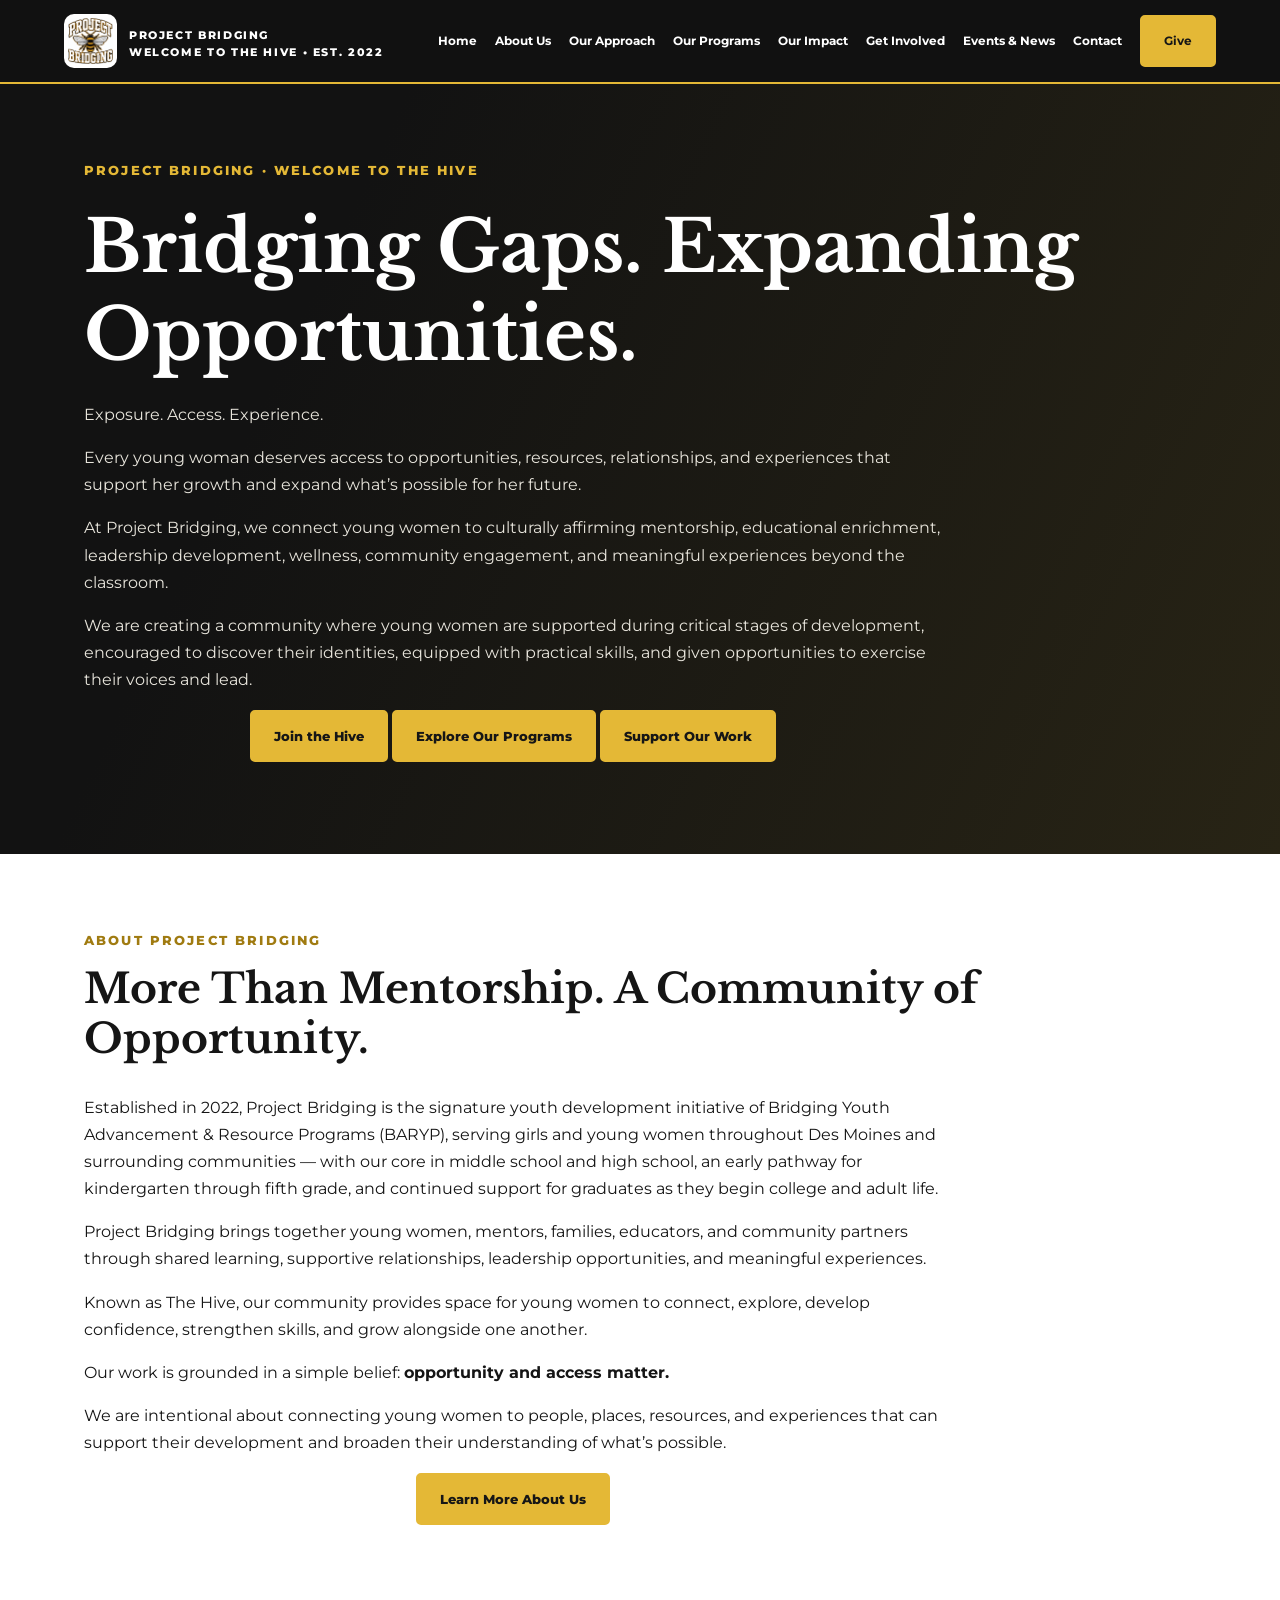
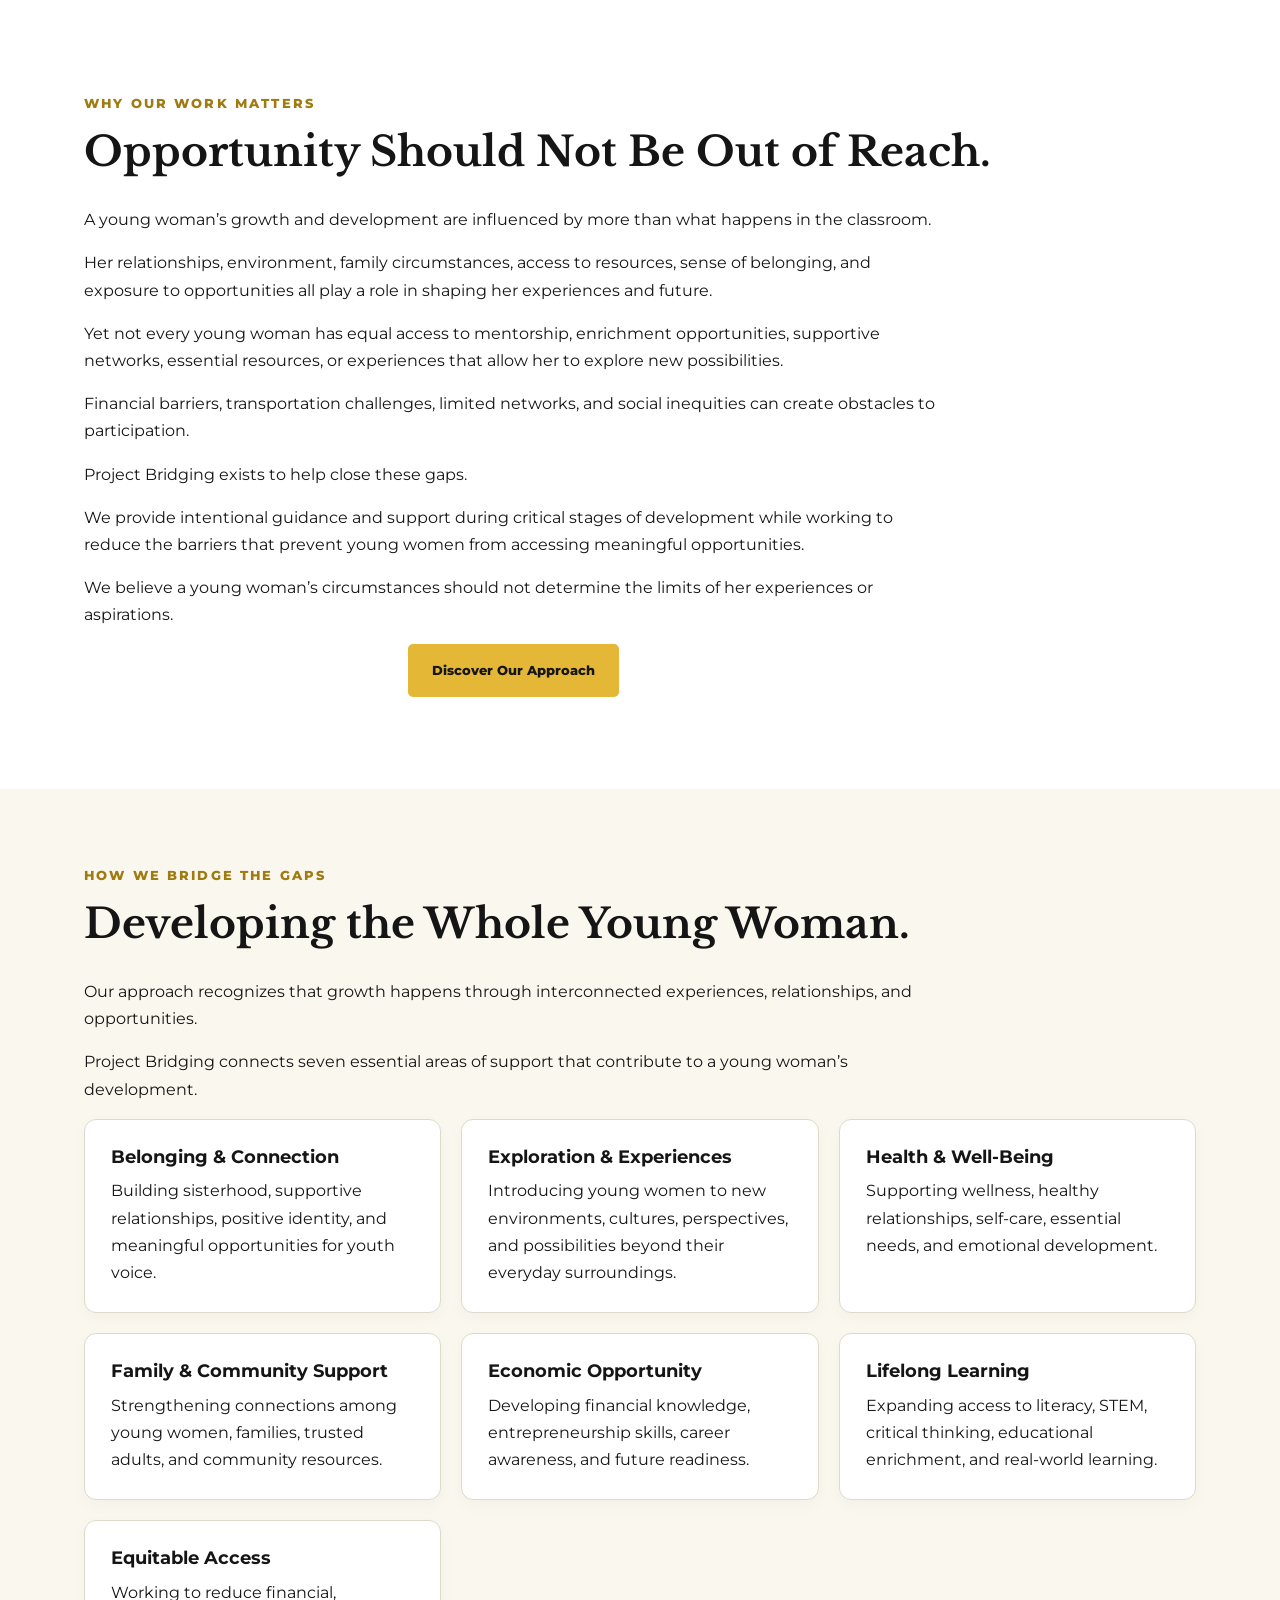
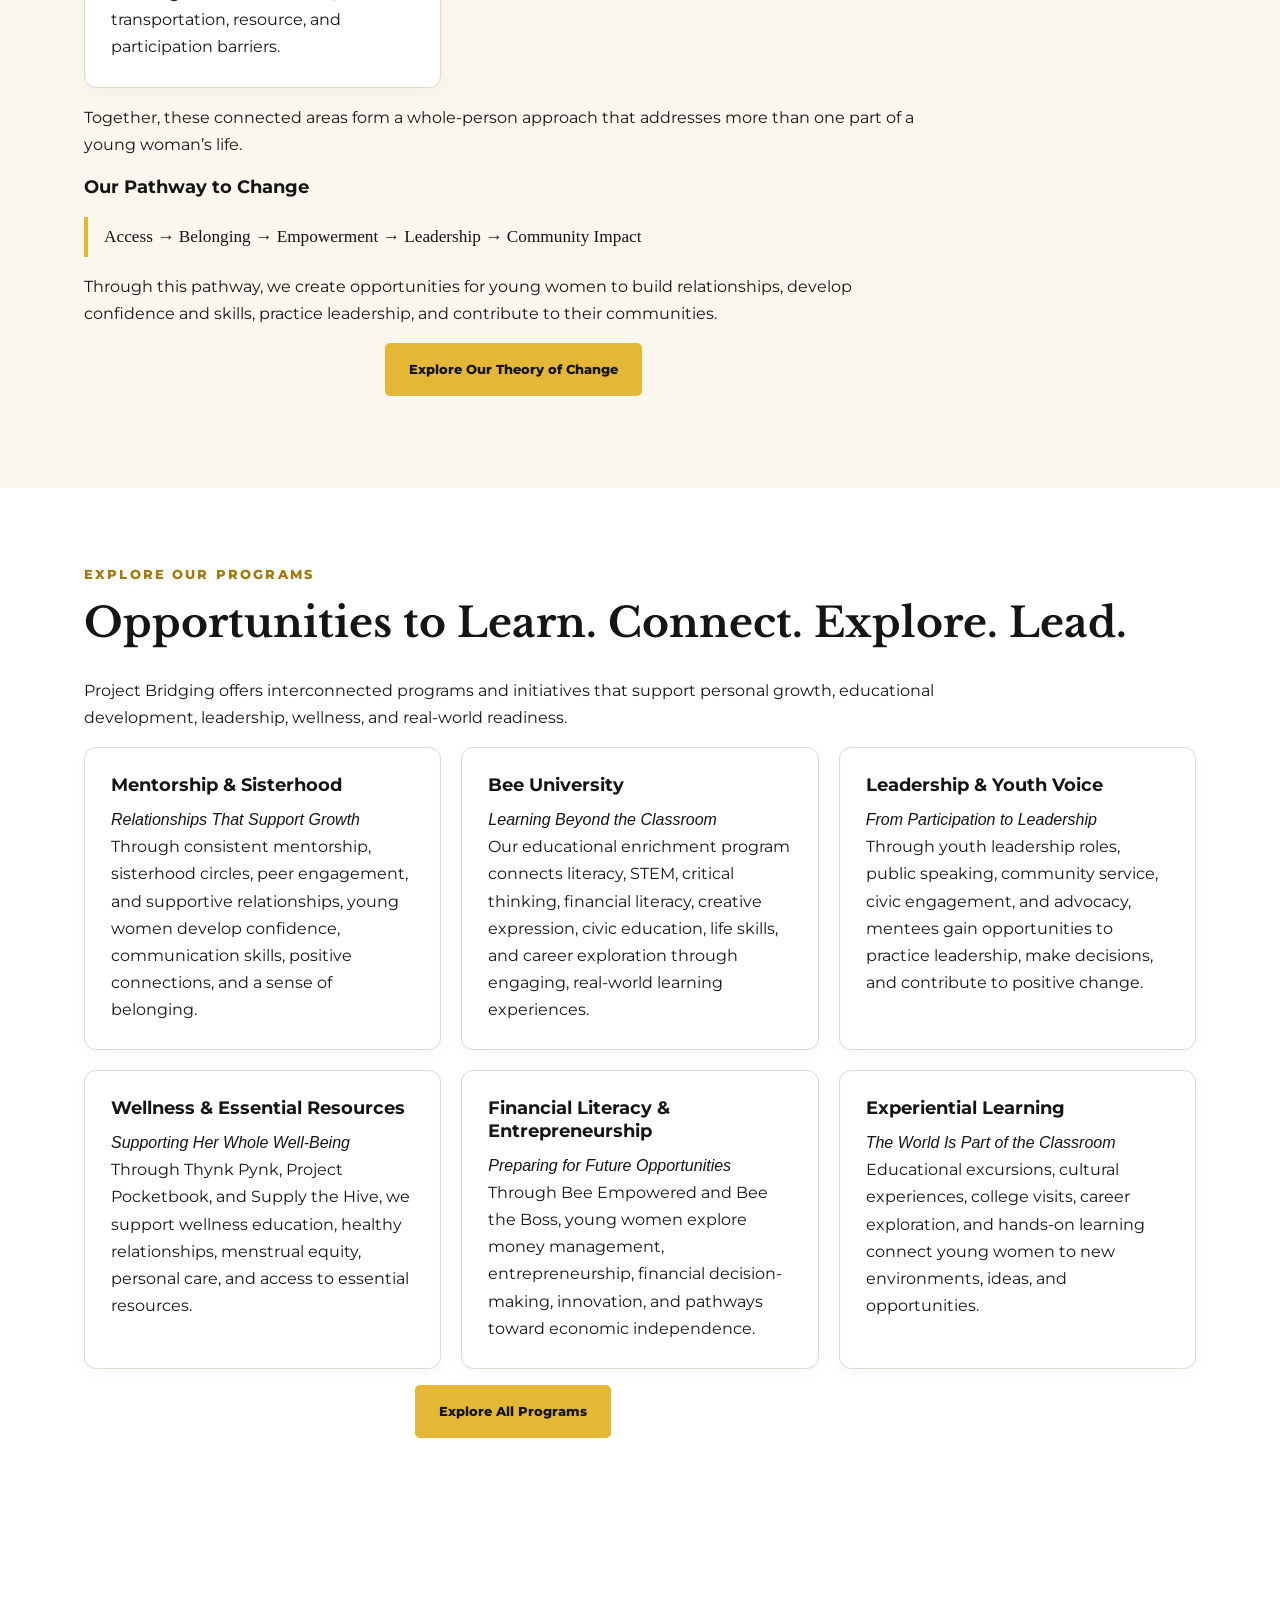
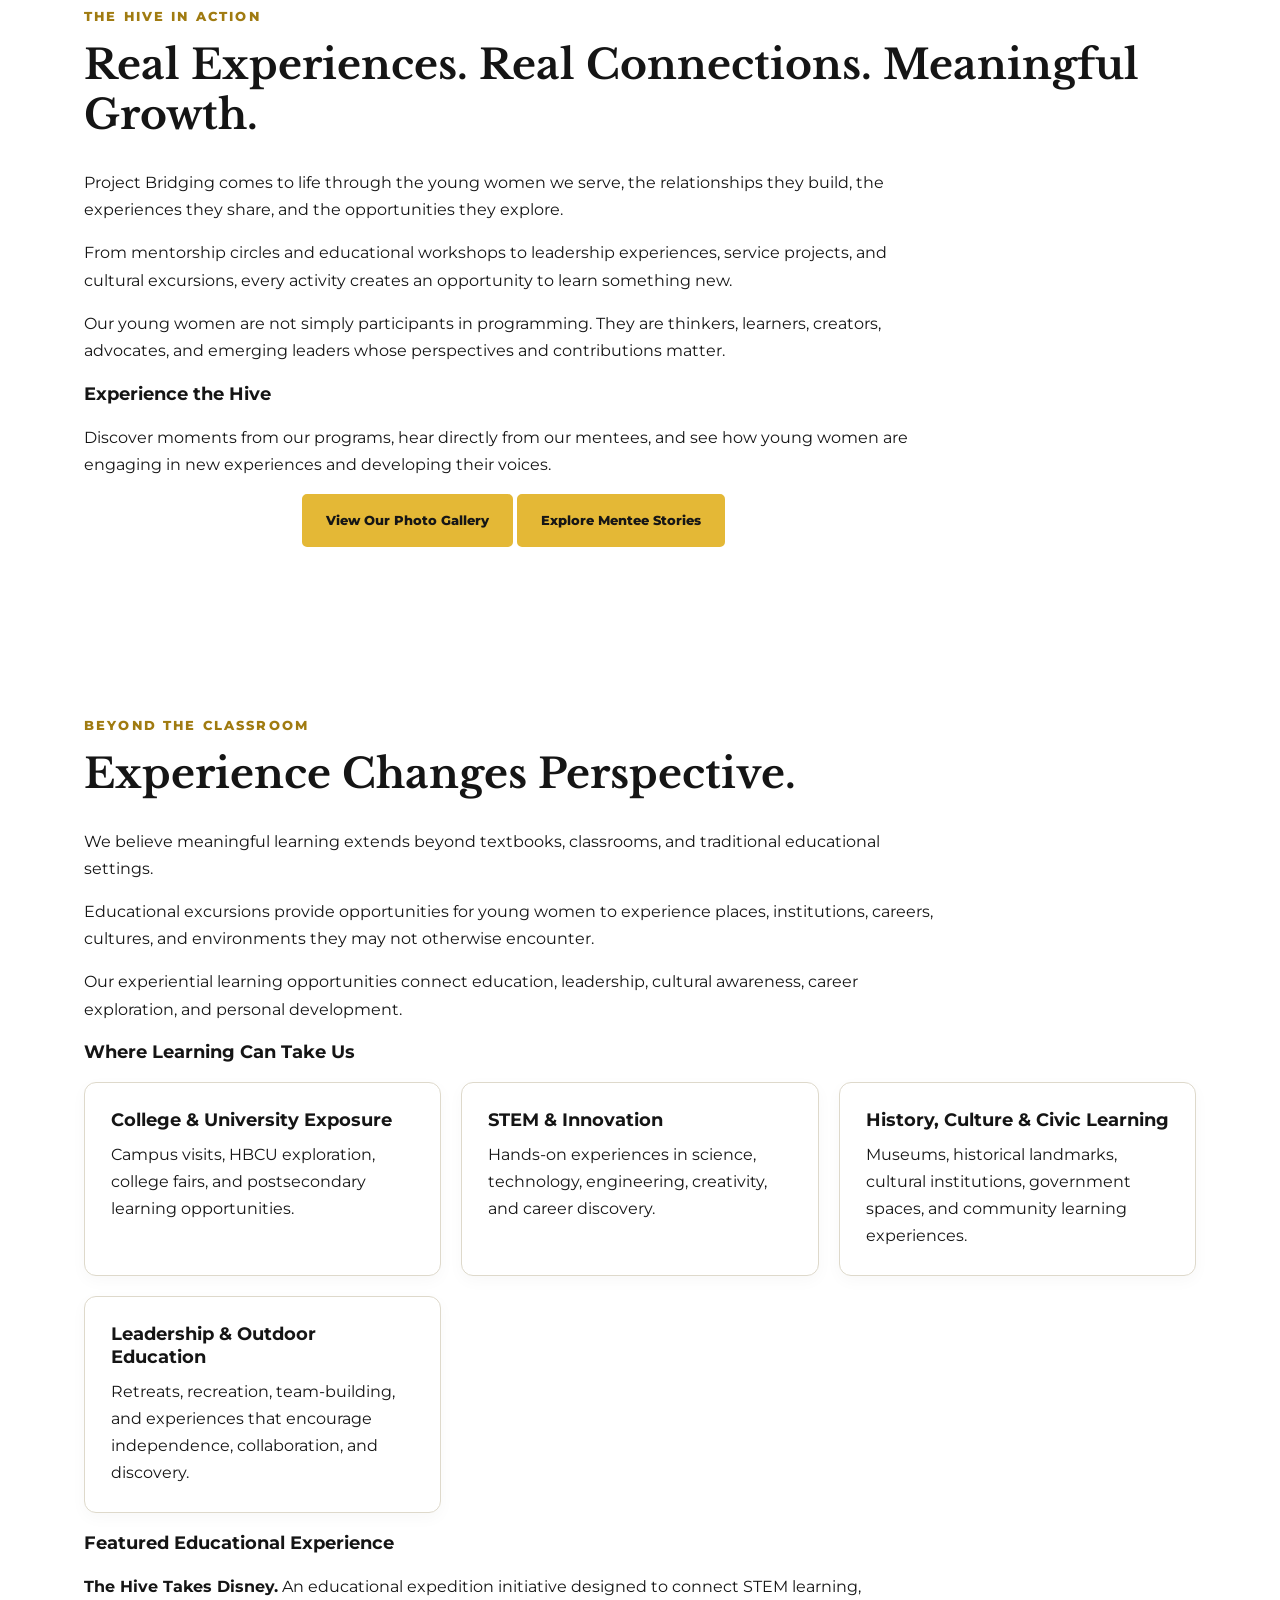
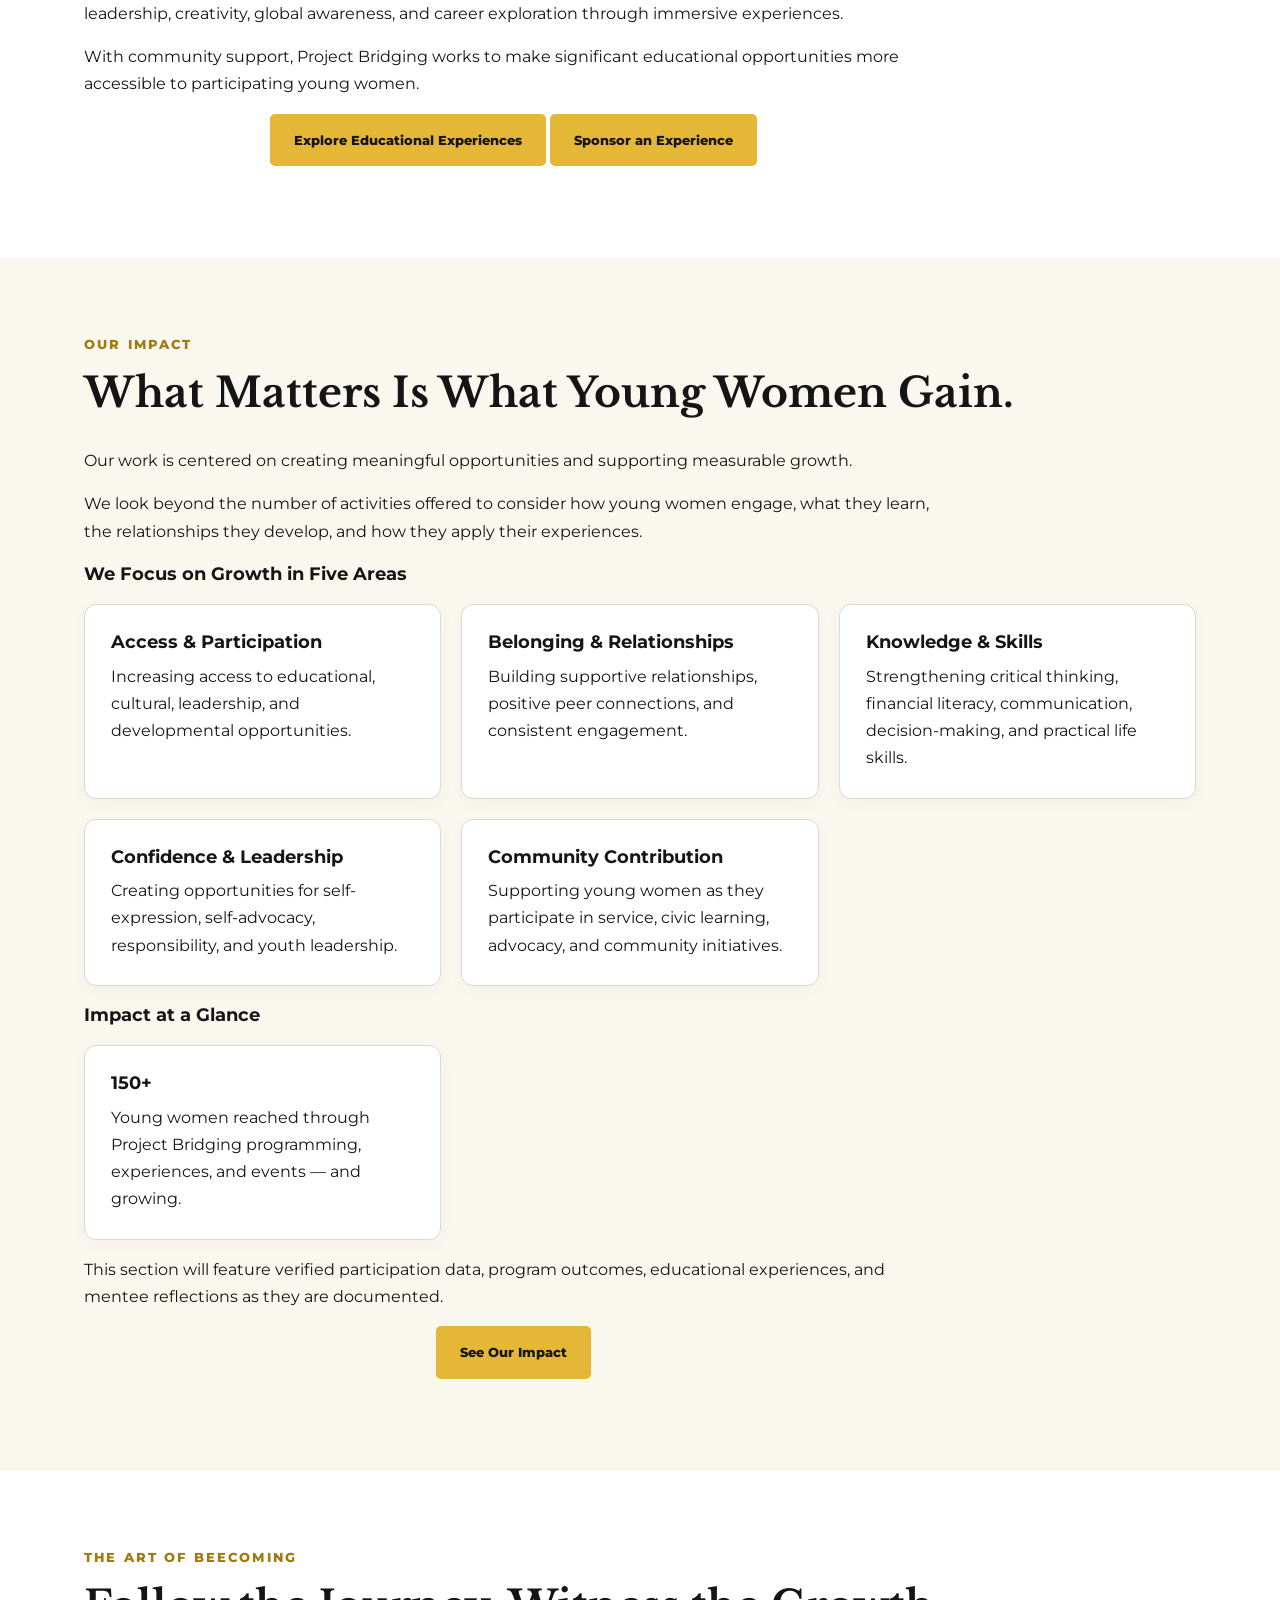
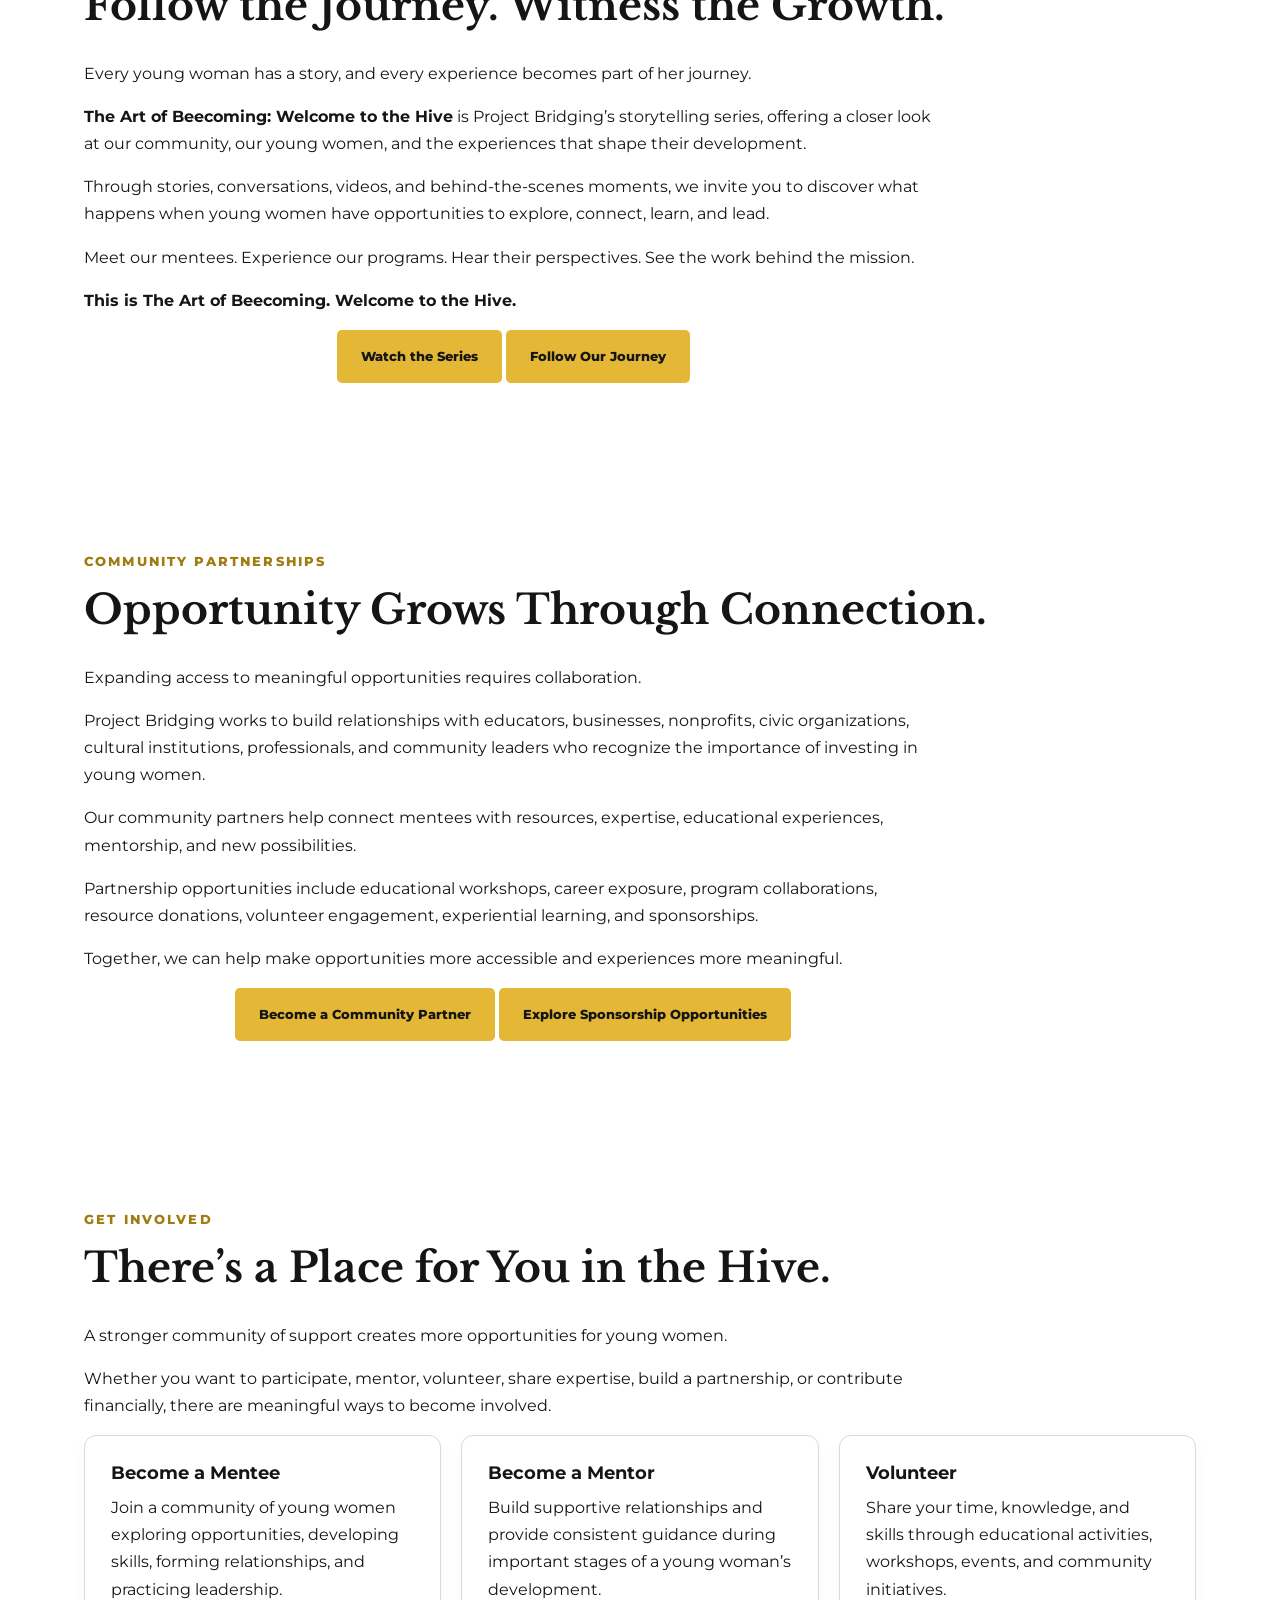
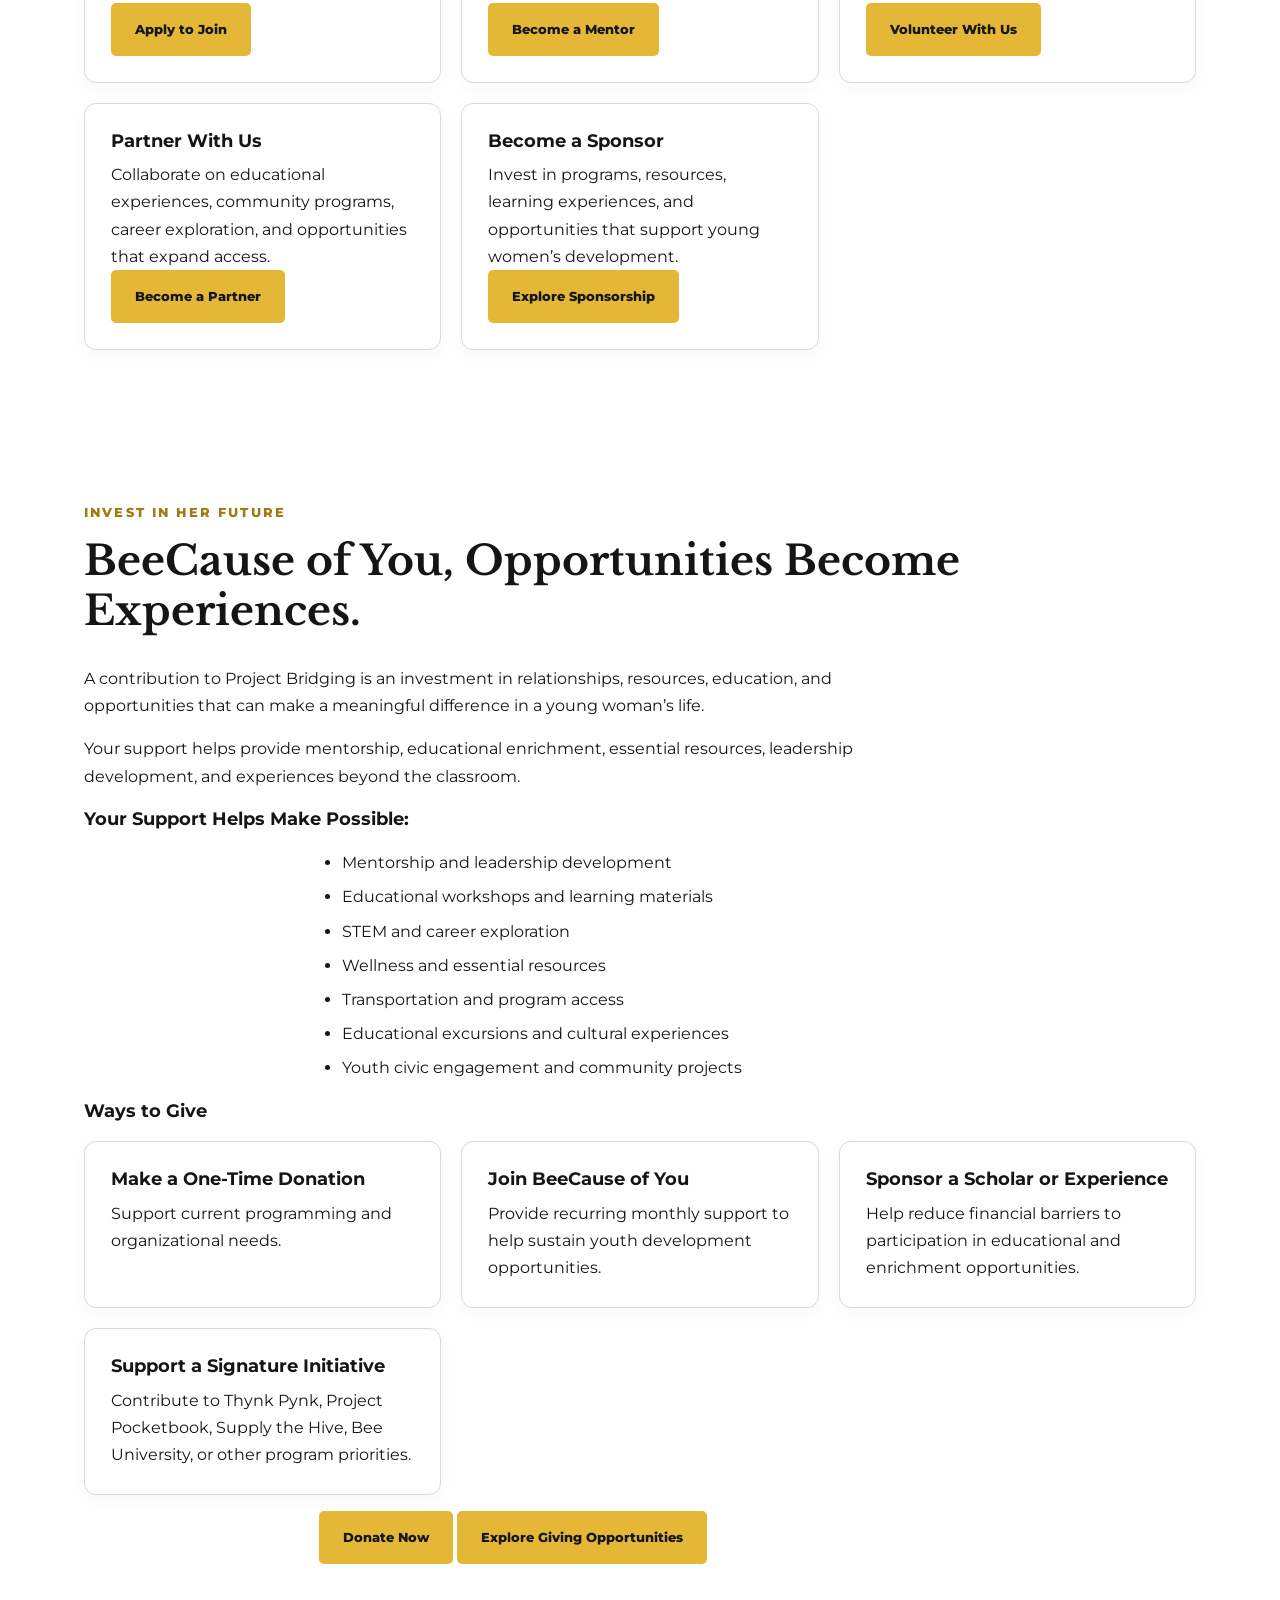
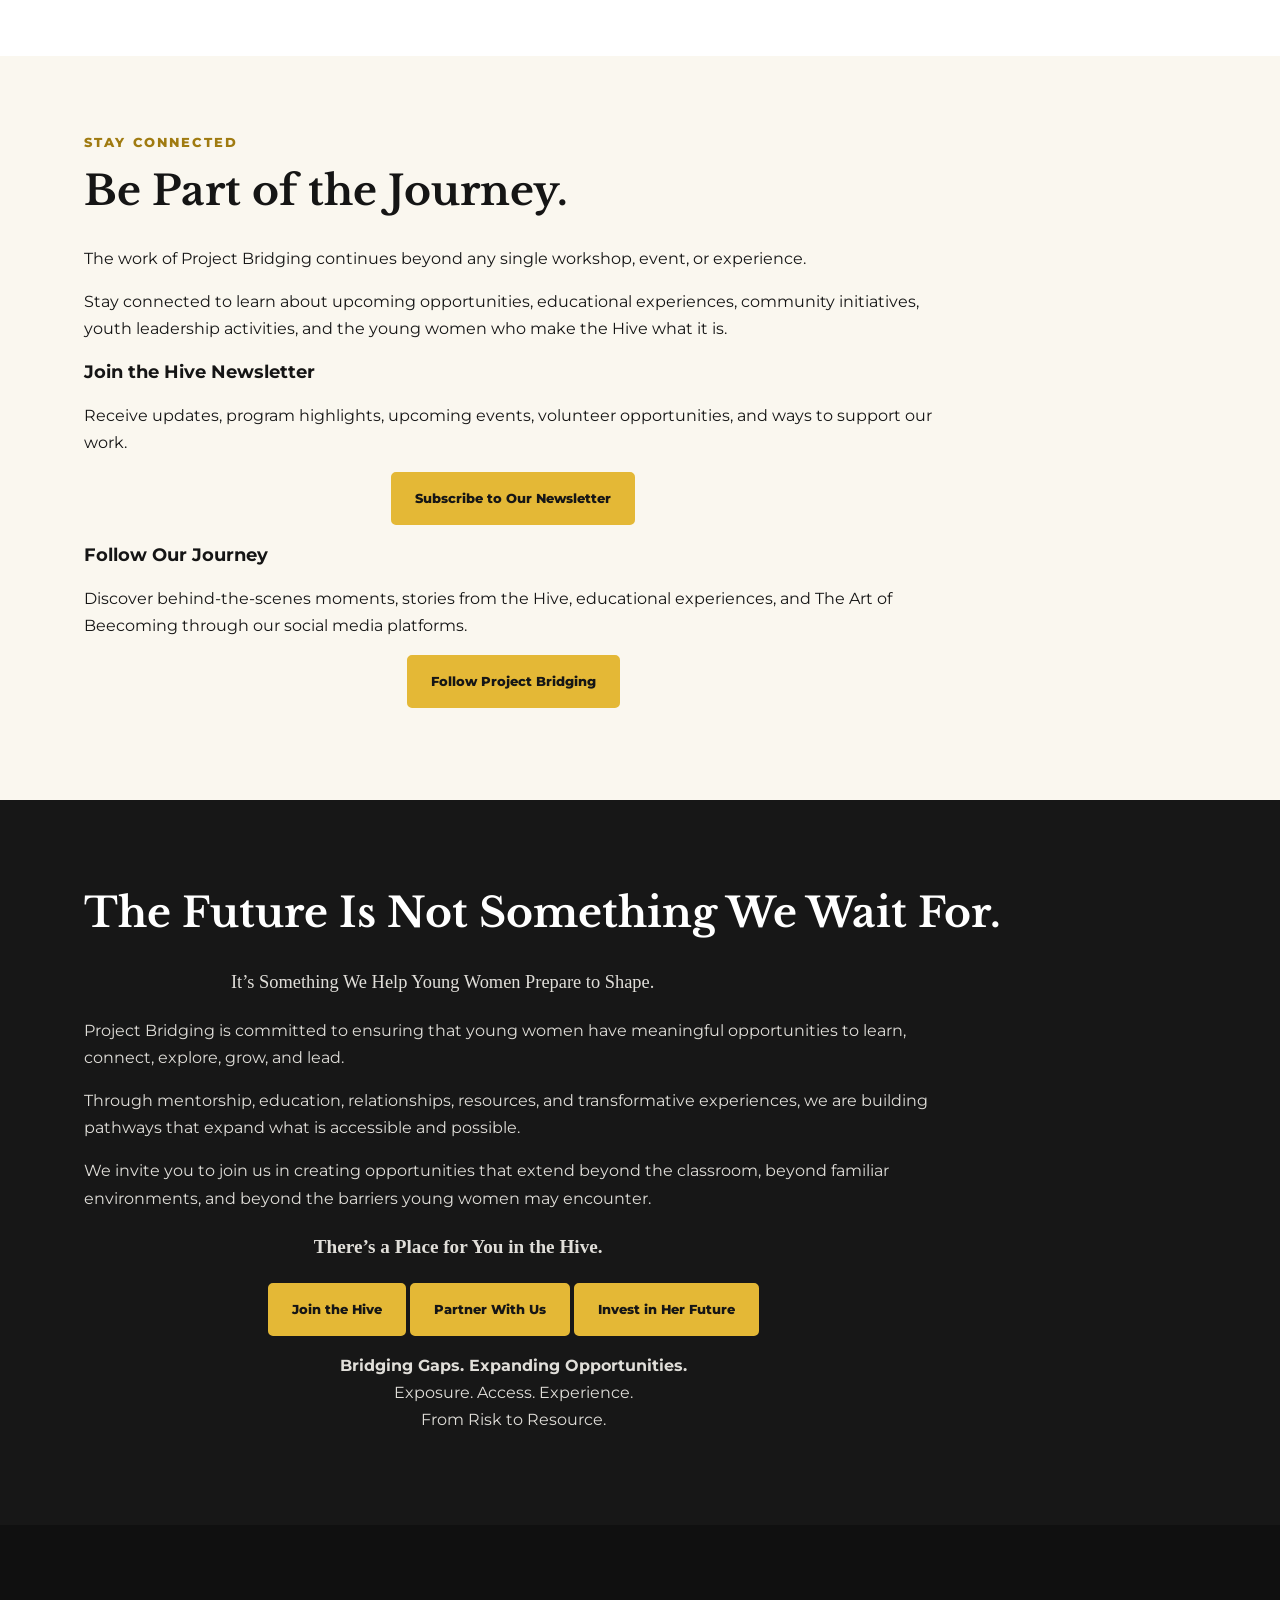
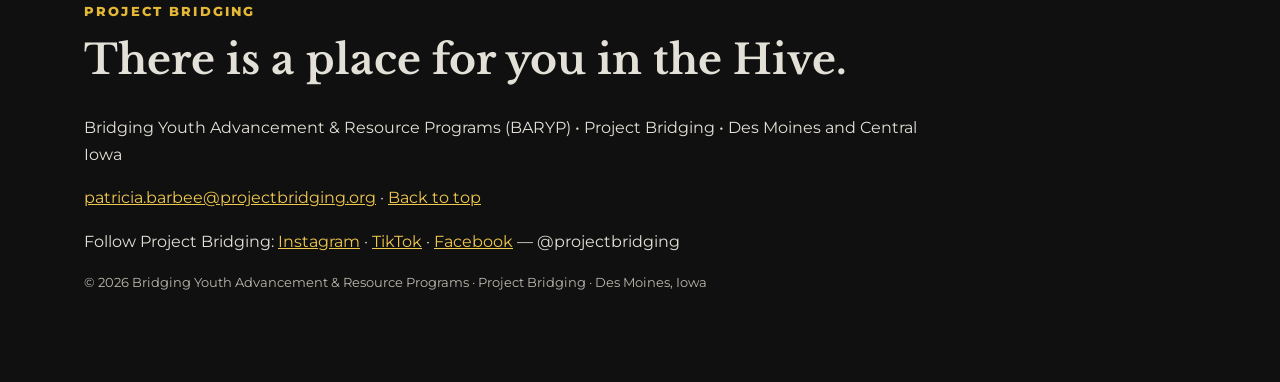
==== commit 8fc347d8: "Update index, get-involved and contact pages with Project Bridging continuum wording" ====
--- a/index.html
+++ b/index.html
@@ -7,7 +7,7 @@
 <header><nav class="nav" aria-label="Primary navigation"><a class="brand" href="index.html"><img src="logo.png" alt="Project Bridging logo"><span class="brand-text">PROJECT BRIDGING<span>WELCOME TO THE HIVE • EST. 2022</span></span></a><button class="menu-toggle" aria-label="Toggle navigation" aria-expanded="false" onclick="const n=document.getElementById('navlinks');n.classList.toggle('open');this.setAttribute('aria-expanded',n.classList.contains('open'))">☰ Menu</button><div id="navlinks" class="navlinks"><a href="index.html">Home</a><a href="about.html">About Us</a><a href="our-approach.html">Our Approach</a><a href="programs.html">Our Programs</a><a href="impact.html">Our Impact</a><a href="get-involved.html">Get Involved</a><a href="events.html">Events &amp; News</a><a href="contact.html">Contact</a><a href="give.html" class="btn">Give</a></div></nav></header>
 <main>
 <section class="hero"><div class="wrap"><div class="eyebrow">Project Bridging · Welcome to the Hive</div><h1>Bridging Gaps. <span class="accent">Expanding Opportunities.</span></h1><p class="lede">Exposure. Access. Experience.</p><p>Every young woman deserves access to opportunities, resources, relationships, and experiences that support her growth and expand what’s possible for her future.</p><p>At Project Bridging, we connect young women to culturally affirming mentorship, educational enrichment, leadership development, wellness, community engagement, and meaningful experiences beyond the classroom.</p><p>We are creating a community where young women are supported during critical stages of development, encouraged to discover their identities, equipped with practical skills, and given opportunities to exercise their voices and lead.</p><p style="text-align:center"><a class="btn" href="get-involved.html">Join the Hive</a> <a class="btn alt" href="programs.html">Explore Our Programs</a> <a class="btn" href="give.html">Support Our Work</a></p></div></section>
-<section><div class="wrap"><div class="eyebrow">About Project Bridging</div><h2>More Than Mentorship. A Community of Opportunity.</h2><p>Established in 2022, Project Bridging is the signature youth development initiative of Bridging Youth Advancement &amp; Resource Programs (BARYP), serving young women in grades 5–12 throughout Des Moines and surrounding communities.</p><p>Project Bridging brings together young women, mentors, families, educators, and community partners through shared learning, supportive relationships, leadership opportunities, and meaningful experiences.</p><p>Known as The Hive, our community provides space for young women to connect, explore, develop confidence, strengthen skills, and grow alongside one another.</p><p>Our work is grounded in a simple belief: <strong>opportunity and access matter.</strong></p><p>We are intentional about connecting young women to people, places, resources, and experiences that can support their development and broaden their understanding of what’s possible.</p><p style="text-align:center"><a class="btn" href="about.html">Learn More About Us</a></p></div></section>
+<section><div class="wrap"><div class="eyebrow">About Project Bridging</div><h2>More Than Mentorship. A Community of Opportunity.</h2><p>Established in 2022, Project Bridging is the signature youth development initiative of Bridging Youth Advancement &amp; Resource Programs (BARYP), serving girls and young women throughout Des Moines and surrounding communities — with our core in middle school and high school, an early pathway for kindergarten through fifth grade, and continued support for graduates as they begin college and adult life.</p><p>Project Bridging brings together young women, mentors, families, educators, and community partners through shared learning, supportive relationships, leadership opportunities, and meaningful experiences.</p><p>Known as The Hive, our community provides space for young women to connect, explore, develop confidence, strengthen skills, and grow alongside one another.</p><p>Our work is grounded in a simple belief: <strong>opportunity and access matter.</strong></p><p>We are intentional about connecting young women to people, places, resources, and experiences that can support their development and broaden their understanding of what’s possible.</p><p style="text-align:center"><a class="btn" href="about.html">Learn More About Us</a></p></div></section>
 <section class="soft"><div class="wrap"><div class="eyebrow">Why Our Work Matters</div><h2>Opportunity Should Not Be Out of Reach.</h2><p>A young woman’s growth and development are influenced by more than what happens in the classroom.</p><p>Her relationships, environment, family circumstances, access to resources, sense of belonging, and exposure to opportunities all play a role in shaping her experiences and future.</p><p>Yet not every young woman has equal access to mentorship, enrichment opportunities, supportive networks, essential resources, or experiences that allow her to explore new possibilities.</p><p>Financial barriers, transportation challenges, limited networks, and social inequities can create obstacles to participation.</p><p>Project Bridging exists to help close these gaps.</p><p>We provide intentional guidance and support during critical stages of development while working to reduce the barriers that prevent young women from accessing meaningful opportunities.</p><p>We believe a young woman’s circumstances should not determine the limits of her experiences or aspirations.</p><p style="text-align:center"><a class="btn" href="our-approach.html">Discover Our Approach</a></p></div></section>
 <section class="cream"><div class="wrap"><div class="eyebrow">How We Bridge the Gaps</div><h2>Developing the Whole Young Woman.</h2><p>Our approach recognizes that growth happens through interconnected experiences, relationships, and opportunities.</p><p>Project Bridging connects seven essential areas of support that contribute to a young woman’s development.</p><div class="grid"><div class="card"><h3>Belonging &amp; Connection</h3><p>Building sisterhood, supportive relationships, positive identity, and meaningful opportunities for youth voice.</p></div><div class="card"><h3>Exploration &amp; Experiences</h3><p>Introducing young women to new environments, cultures, perspectives, and possibilities beyond their everyday surroundings.</p></div><div class="card"><h3>Health &amp; Well-Being</h3><p>Supporting wellness, healthy relationships, self-care, essential needs, and emotional development.</p></div><div class="card"><h3>Family &amp; Community Support</h3><p>Strengthening connections among young women, families, trusted adults, and community resources.</p></div><div class="card"><h3>Economic Opportunity</h3><p>Developing financial knowledge, entrepreneurship skills, career awareness, and future readiness.</p></div><div class="card"><h3>Lifelong Learning</h3><p>Expanding access to literacy, STEM, critical thinking, educational enrichment, and real-world learning.</p></div><div class="card"><h3>Equitable Access</h3><p>Working to reduce financial, transportation, resource, and participation barriers.</p></div></div><p>Together, these connected areas form a whole-person approach that addresses more than one part of a young woman’s life.</p><h3>Our Pathway to Change</h3><blockquote style="border-left:4px solid var(--gold);margin:.4rem 0 1rem;padding:.4rem 0 .4rem 1rem;font-family:Georgia,serif;font-size:1.08rem;line-height:1.55">Access → Belonging → Empowerment → Leadership → Community Impact</blockquote><p>Through this pathway, we create opportunities for young women to build relationships, develop confidence and skills, practice leadership, and contribute to their communities.</p><p style="text-align:center"><a class="btn" href="our-approach.html">Explore Our Theory of Change</a></p></div></section>
 <section><div class="wrap"><div class="eyebrow">Explore Our Programs</div><h2>Opportunities to Learn. Connect. Explore. Lead.</h2><p>Project Bridging offers interconnected programs and initiatives that support personal growth, educational development, leadership, wellness, and real-world readiness.</p><div class="grid"><div class="card"><h3>Mentorship &amp; Sisterhood</h3><p><em>Relationships That Support Growth</em></p><p>Through consistent mentorship, sisterhood circles, peer engagement, and supportive relationships, young women develop confidence, communication skills, positive connections, and a sense of belonging.</p></div><div class="card"><h3>Bee University</h3><p><em>Learning Beyond the Classroom</em></p><p>Our educational enrichment program connects literacy, STEM, critical thinking, financial literacy, creative expression, civic education, life skills, and career exploration through engaging, real-world learning experiences.</p></div><div class="card"><h3>Leadership &amp; Youth Voice</h3><p><em>From Participation to Leadership</em></p><p>Through youth leadership roles, public speaking, community service, civic engagement, and advocacy, mentees gain opportunities to practice leadership, make decisions, and contribute to positive change.</p></div><div class="card"><h3>Wellness &amp; Essential Resources</h3><p><em>Supporting Her Whole Well-Being</em></p><p>Through Thynk Pynk, Project Pocketbook, and Supply the Hive, we support wellness education, healthy relationships, menstrual equity, personal care, and access to essential resources.</p></div><div class="card"><h3>Financial Literacy &amp; Entrepreneurship</h3><p><em>Preparing for Future Opportunities</em></p><p>Through Bee Empowered and Bee the Boss, young women explore money management, entrepreneurship, financial decision-making, innovation, and pathways toward economic independence.</p></div><div class="card"><h3>Experiential Learning</h3><p><em>The World Is Part of the Classroom</em></p><p>Educational excursions, cultural experiences, college visits, career exploration, and hands-on learning connect young women to new environments, ideas, and opportunities.</p></div></div><p style="text-align:center"><a class="btn" href="programs.html">Explore All Programs</a></p></div></section>
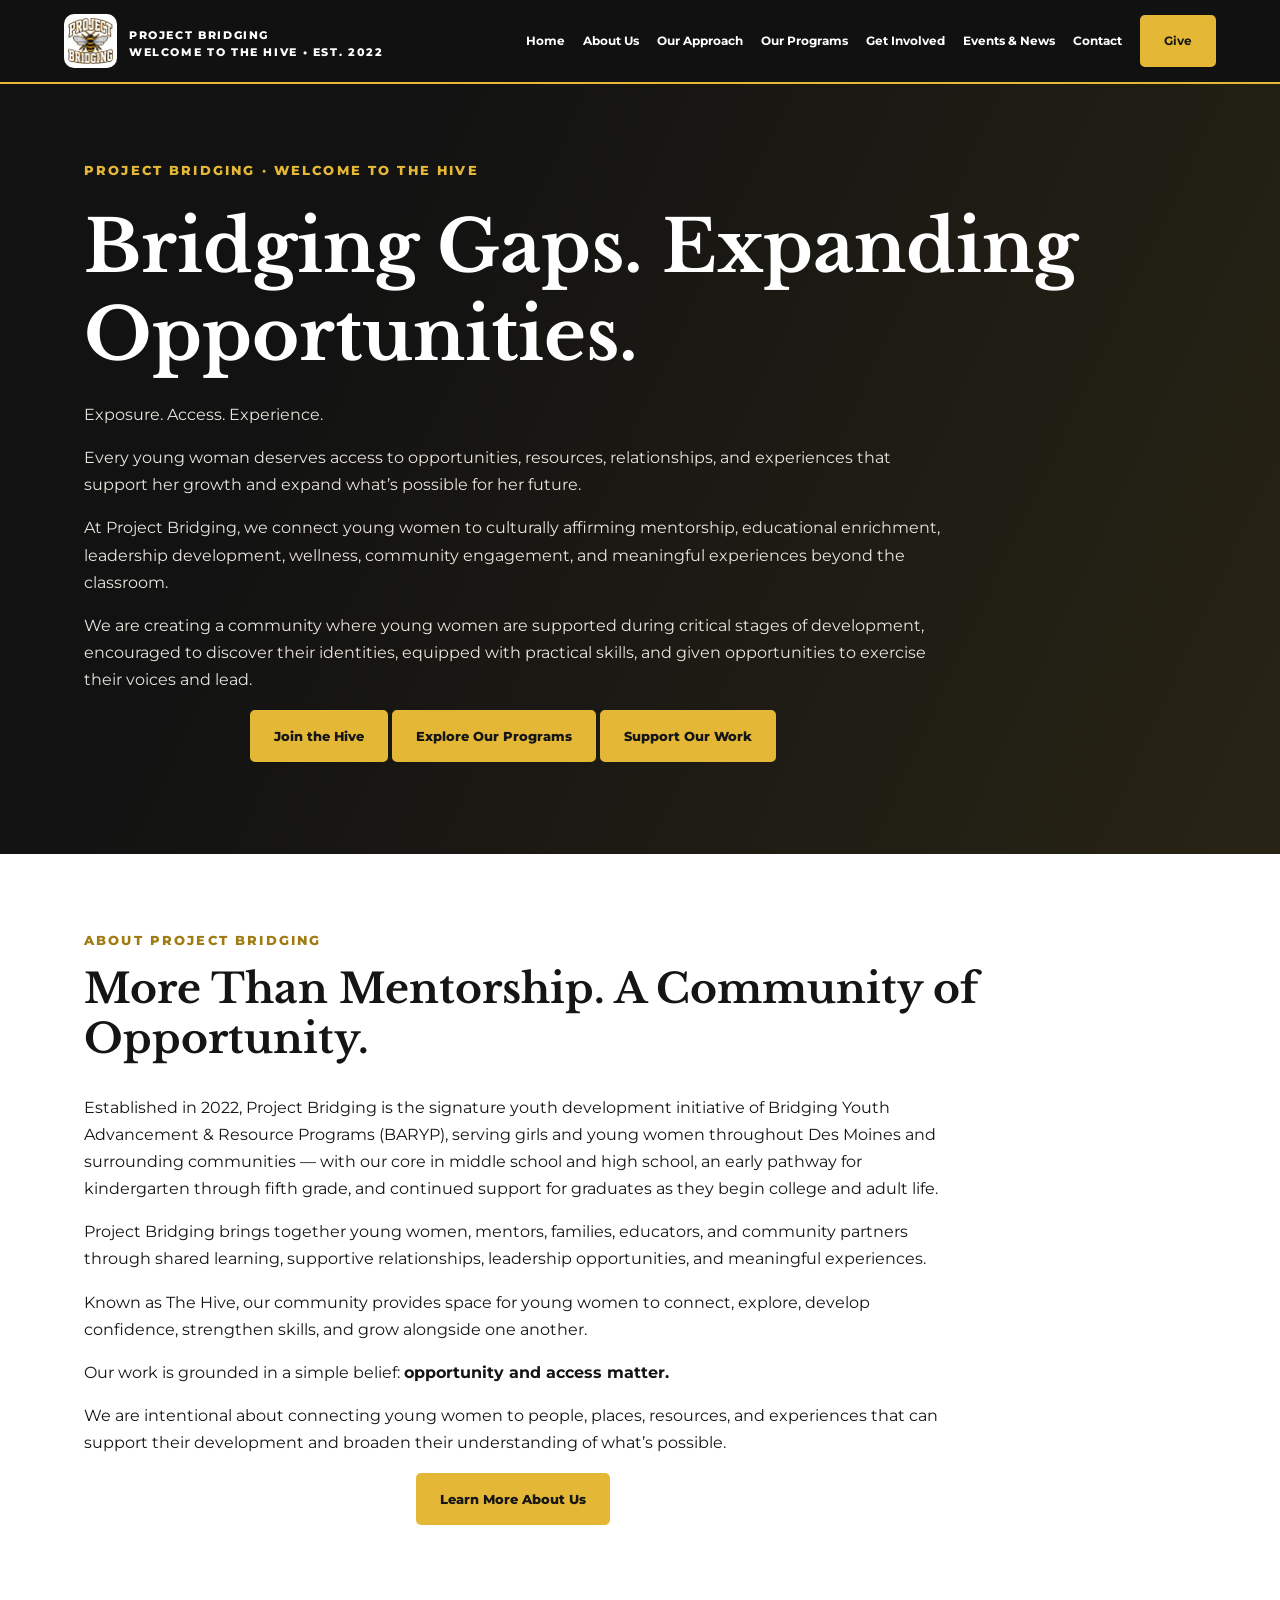
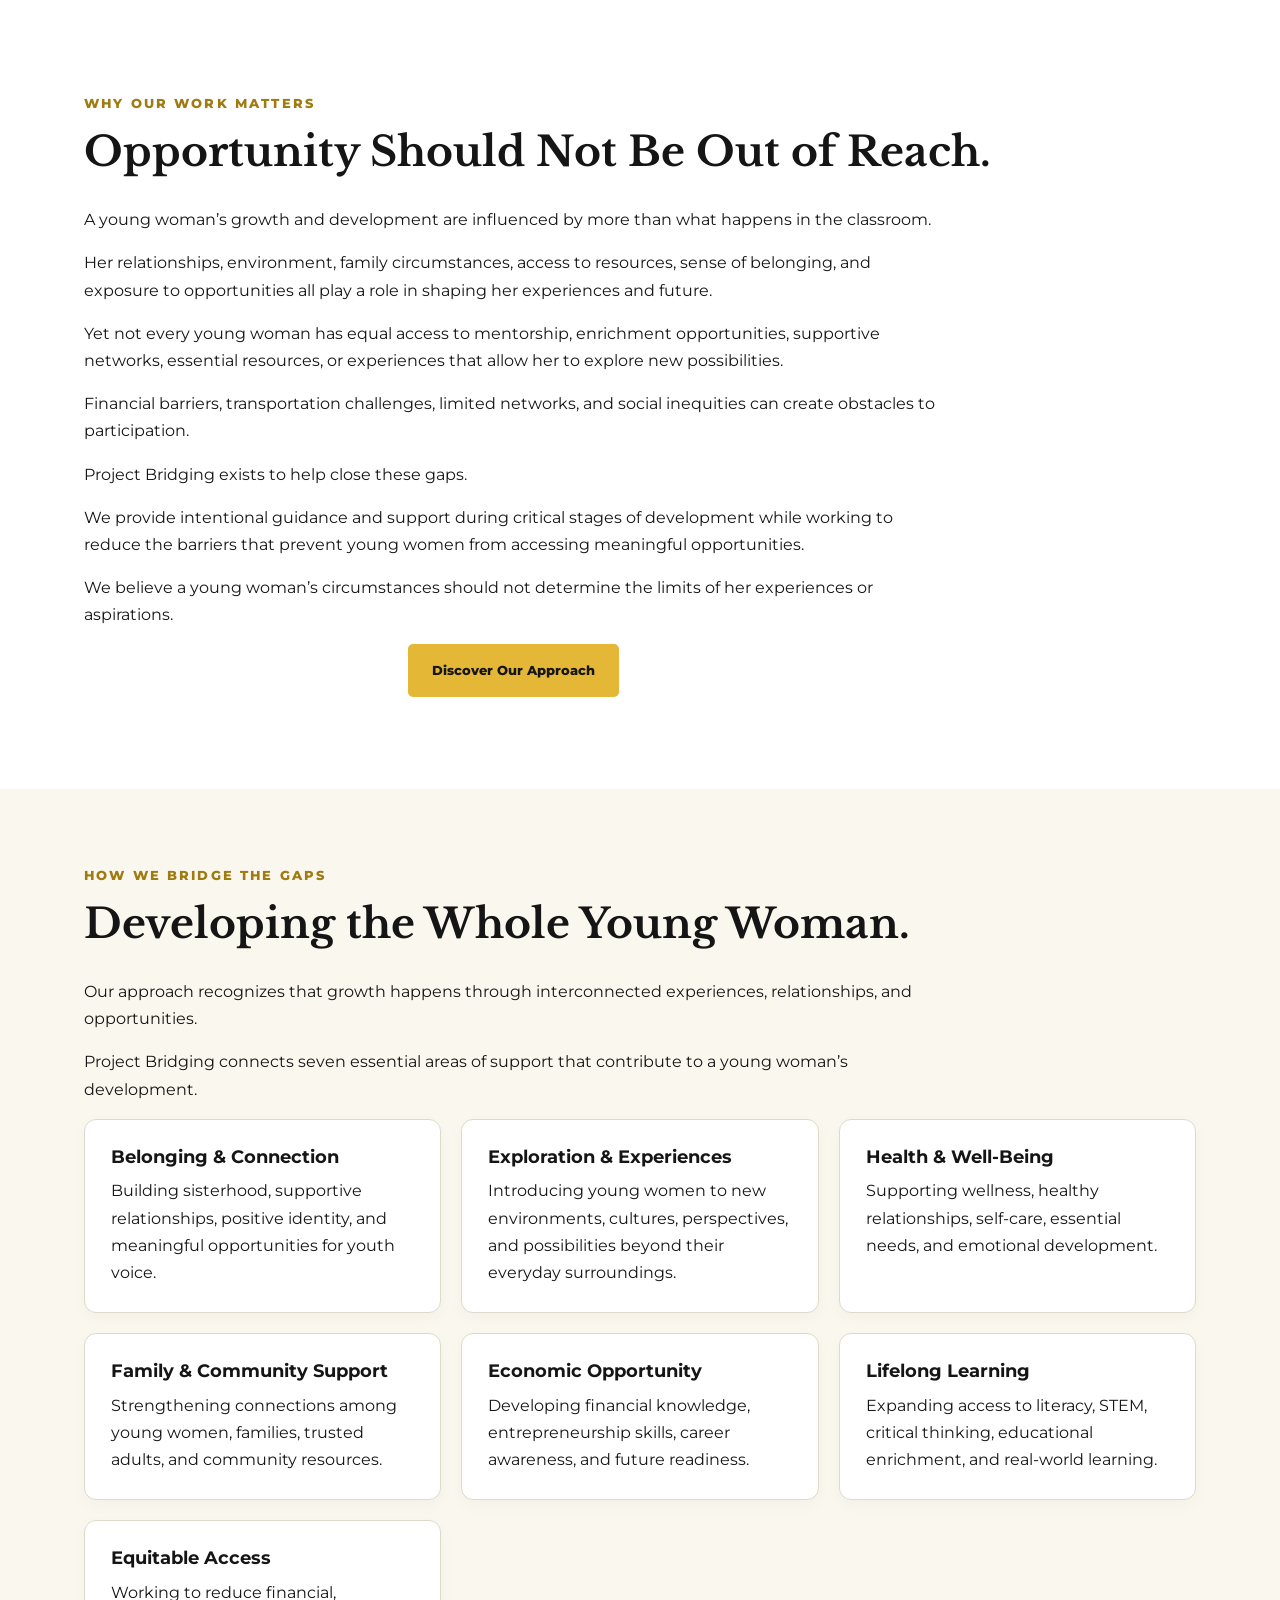
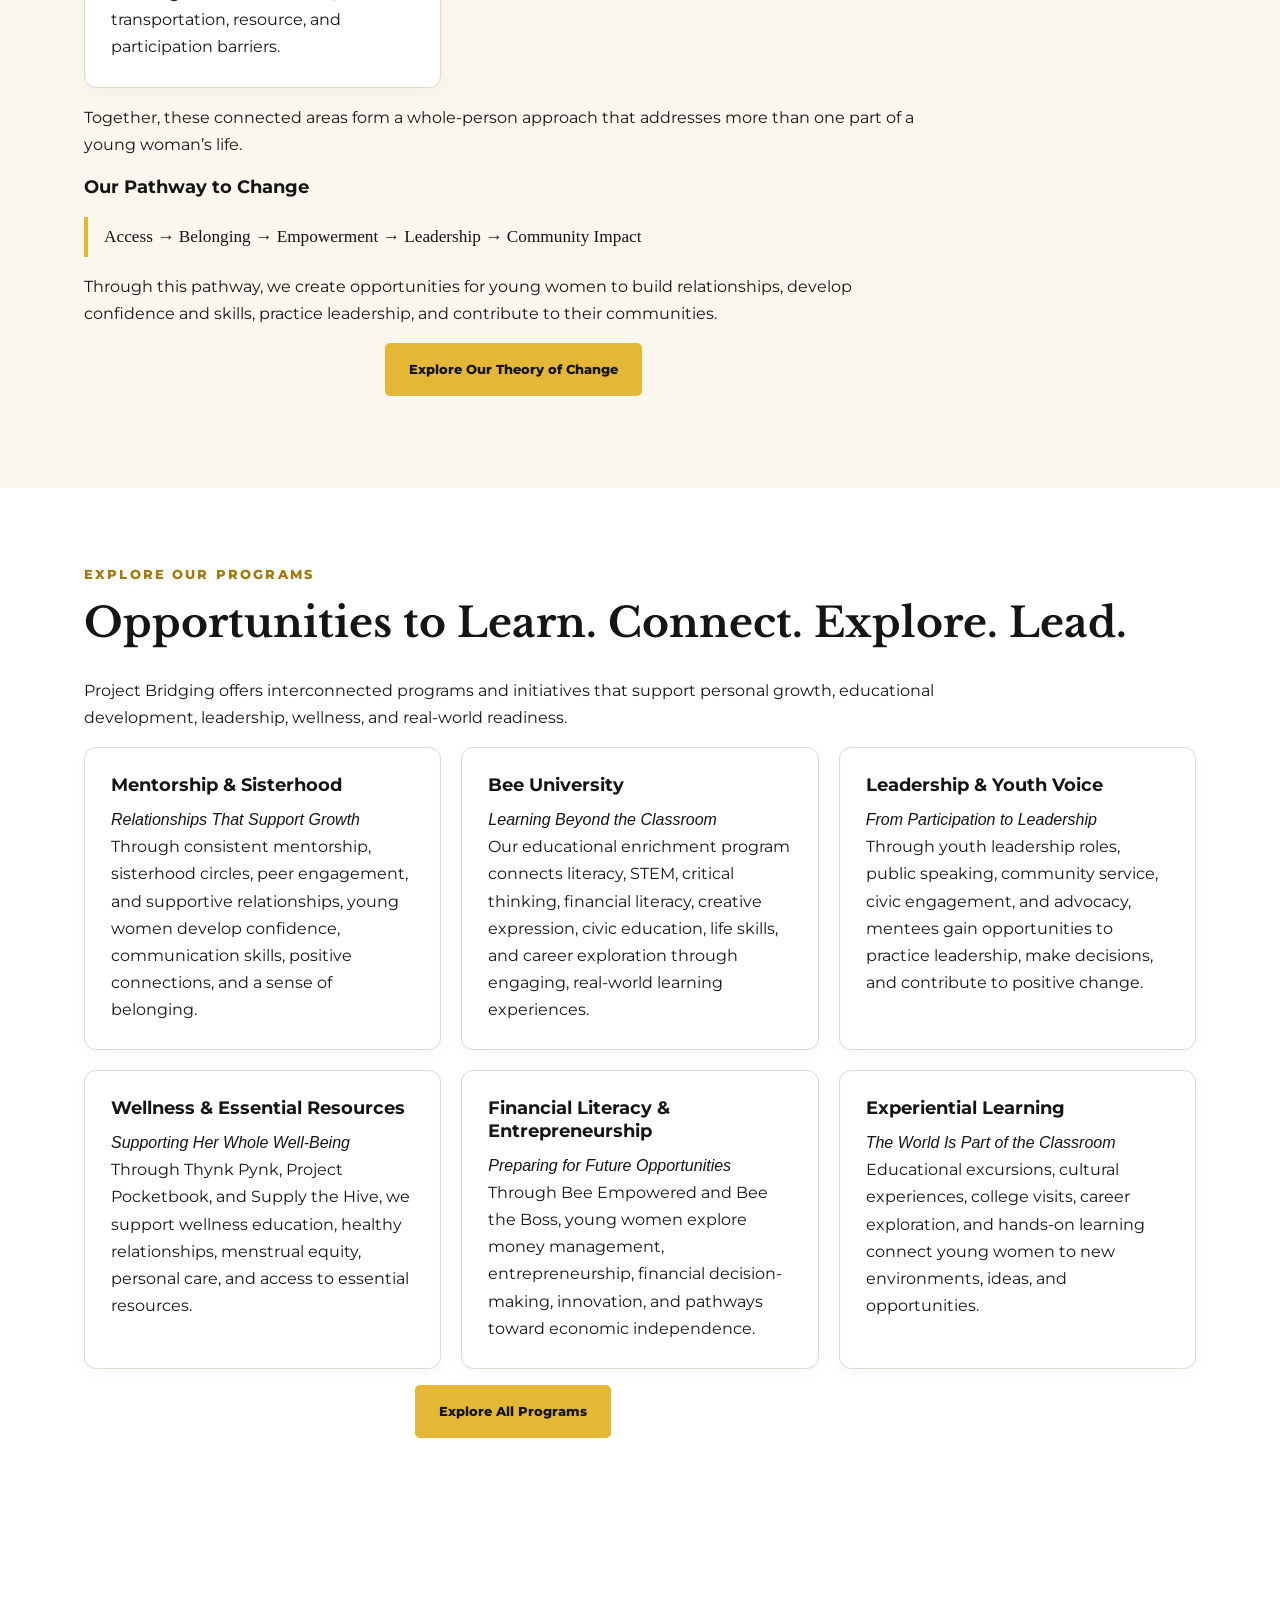
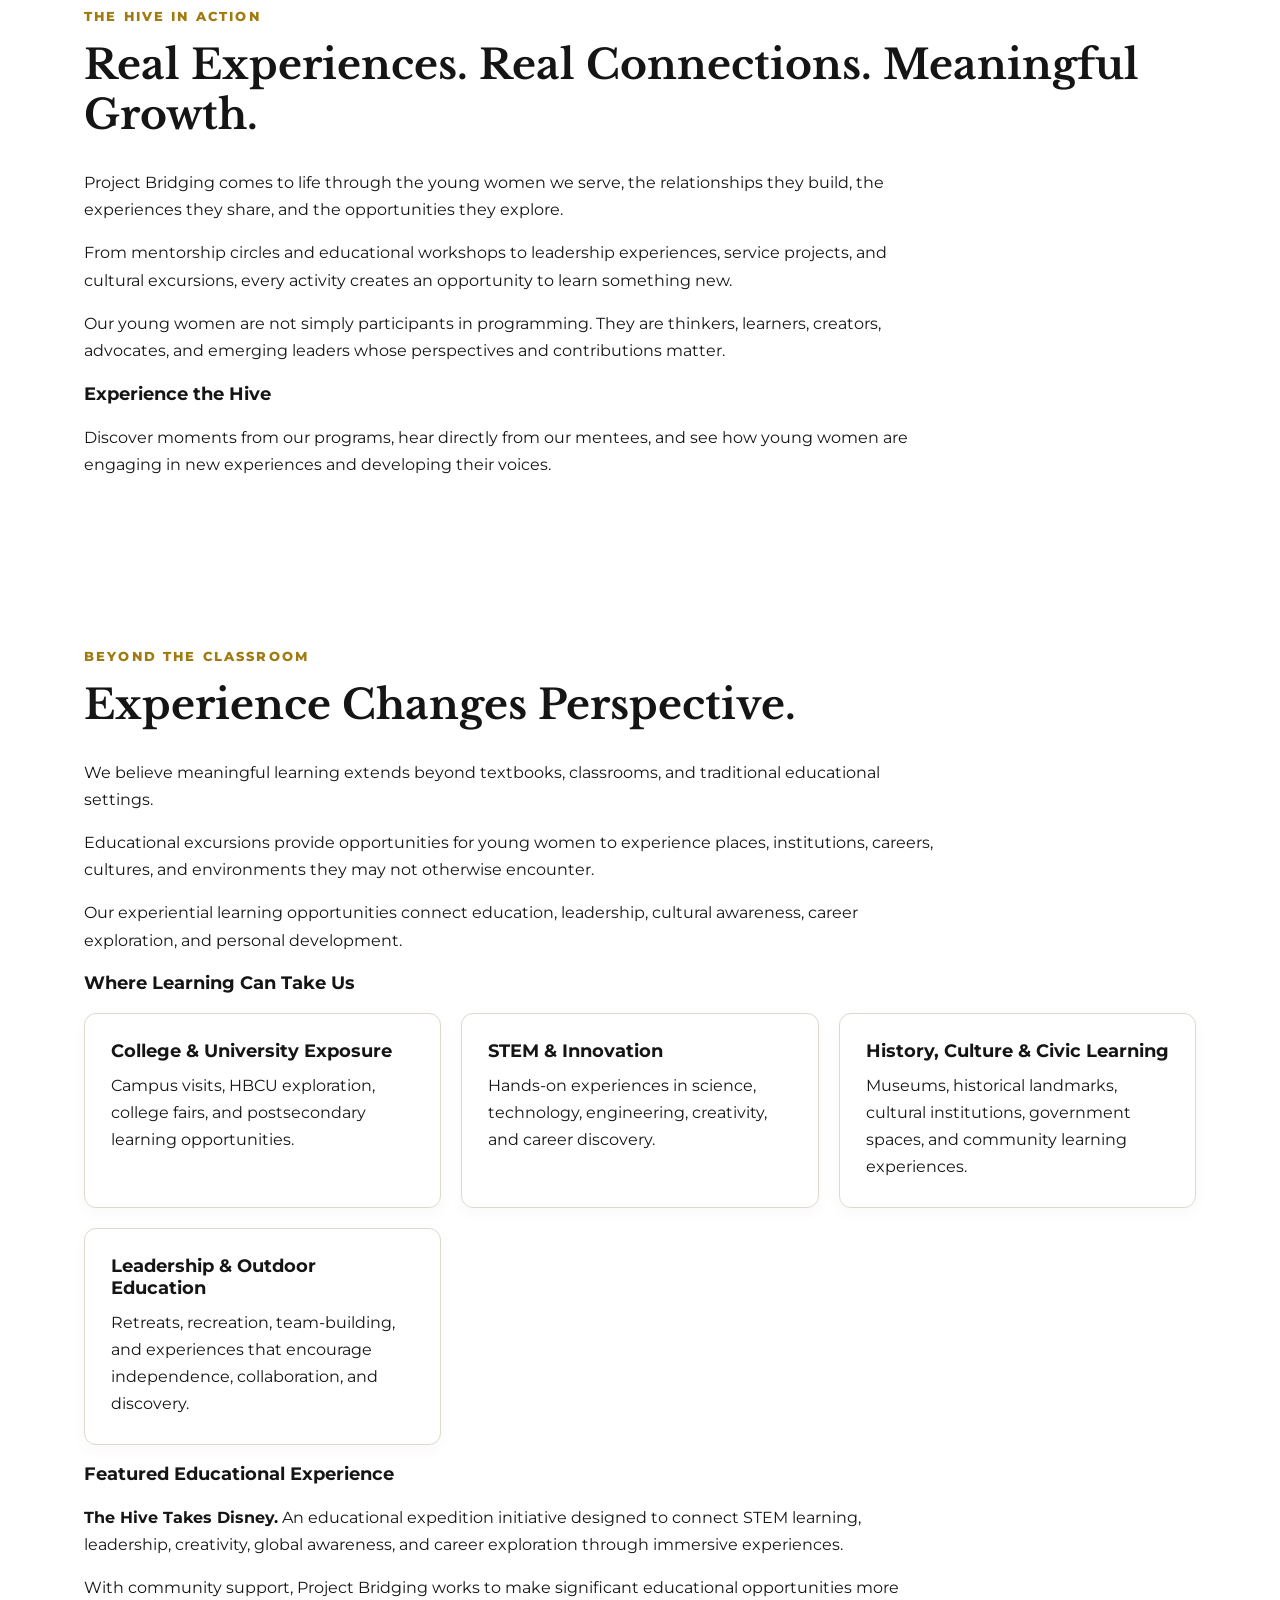
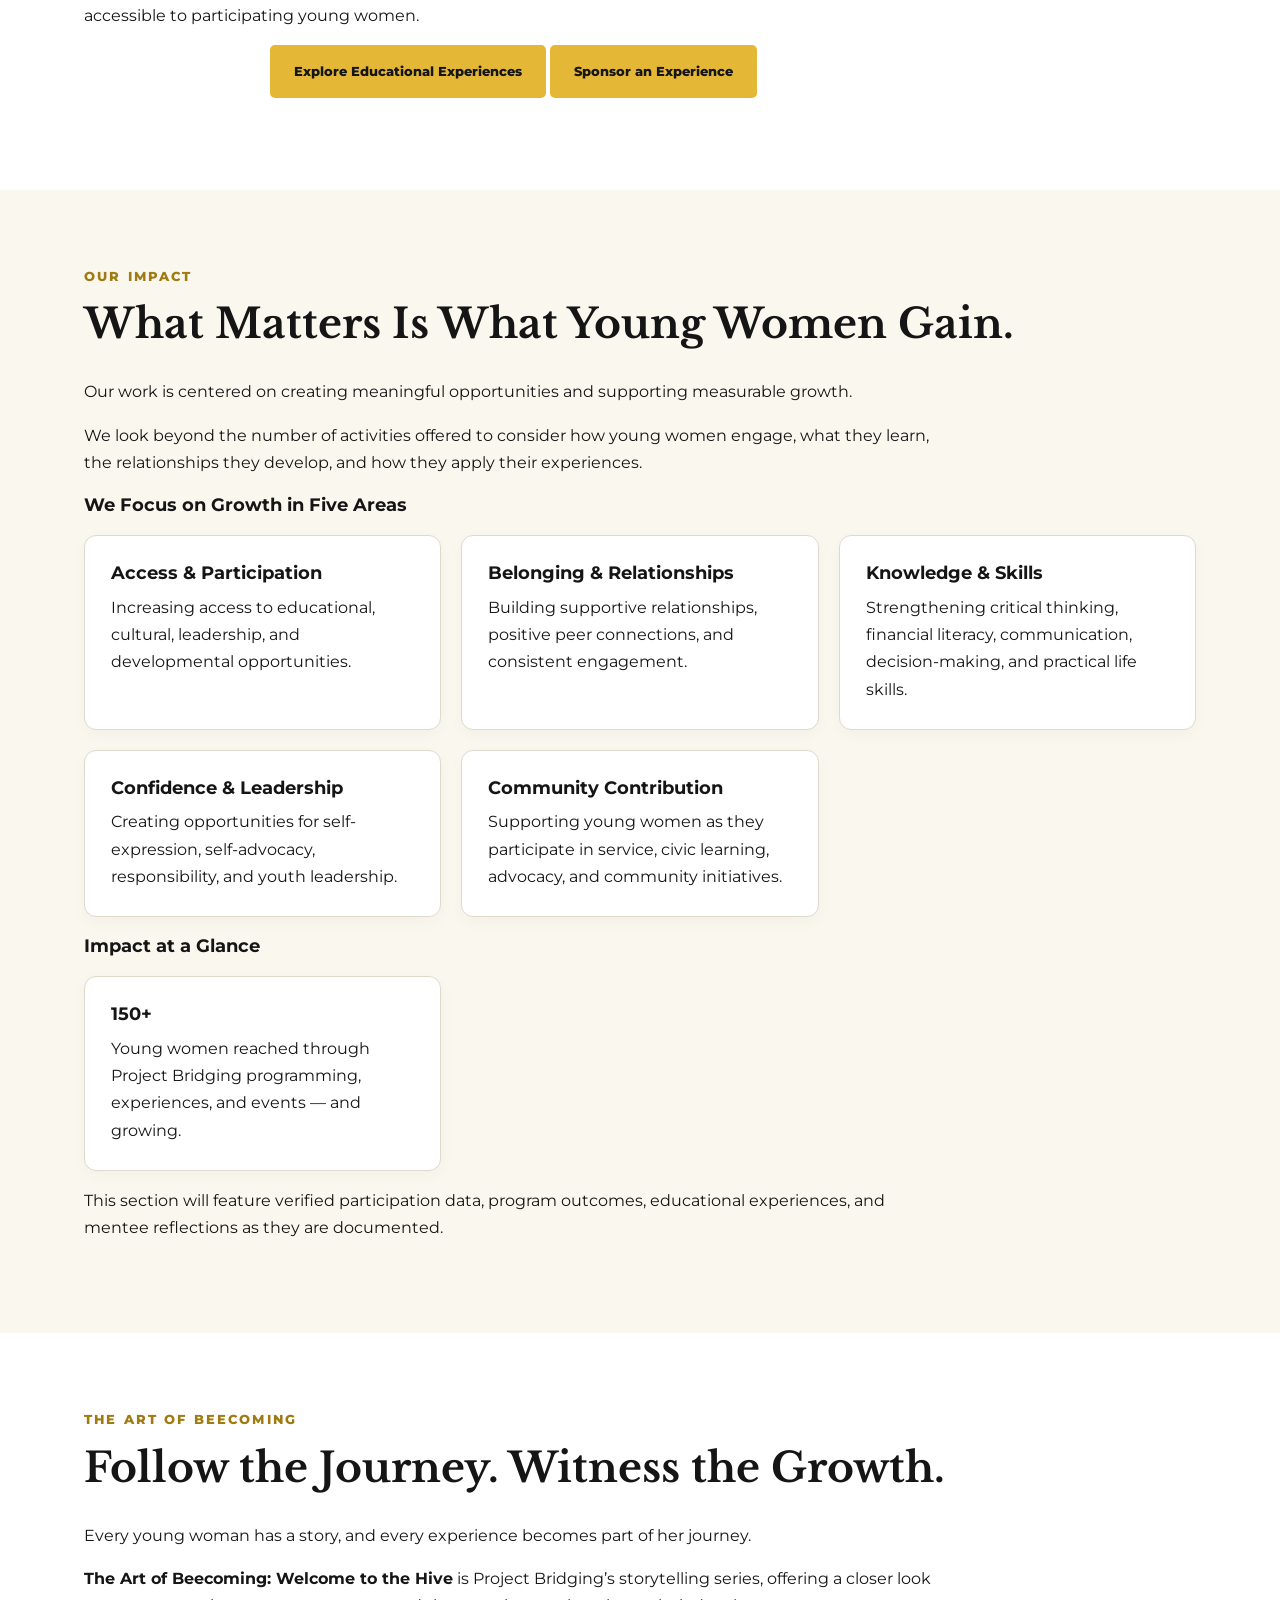
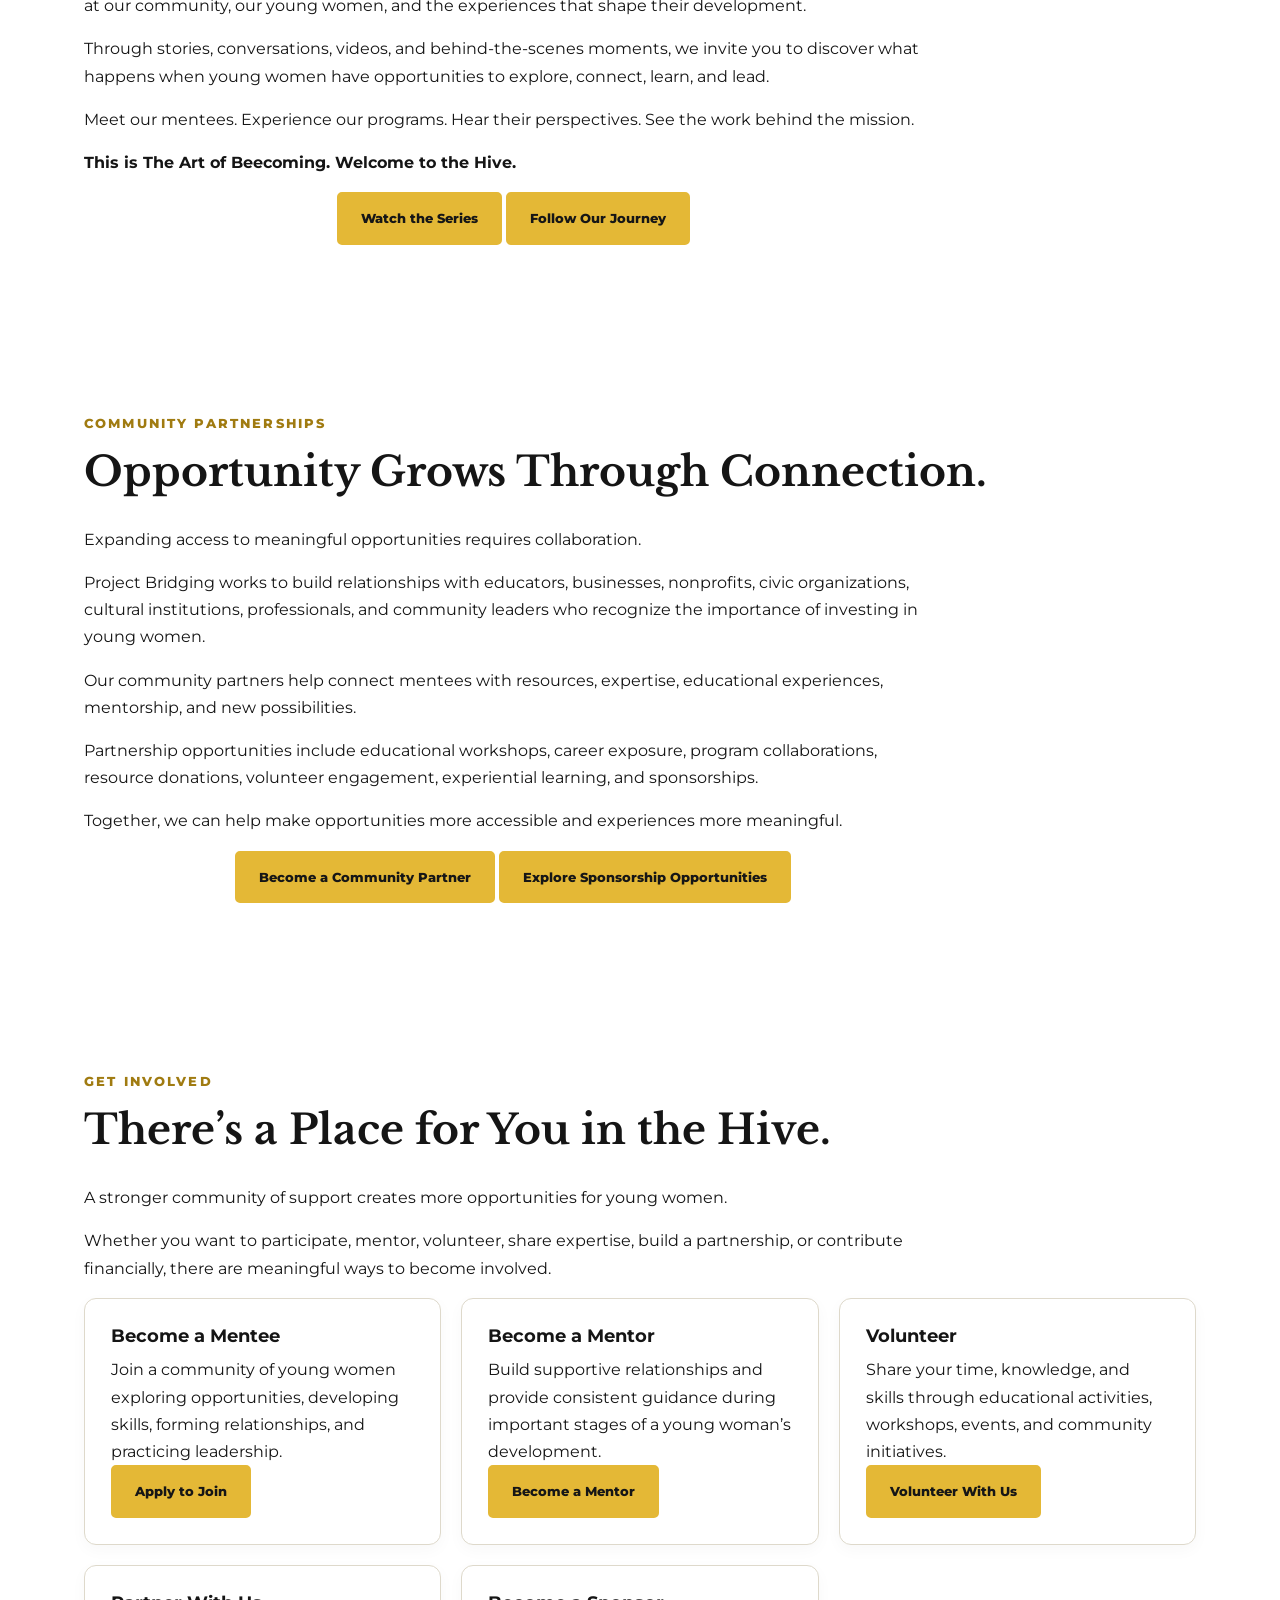
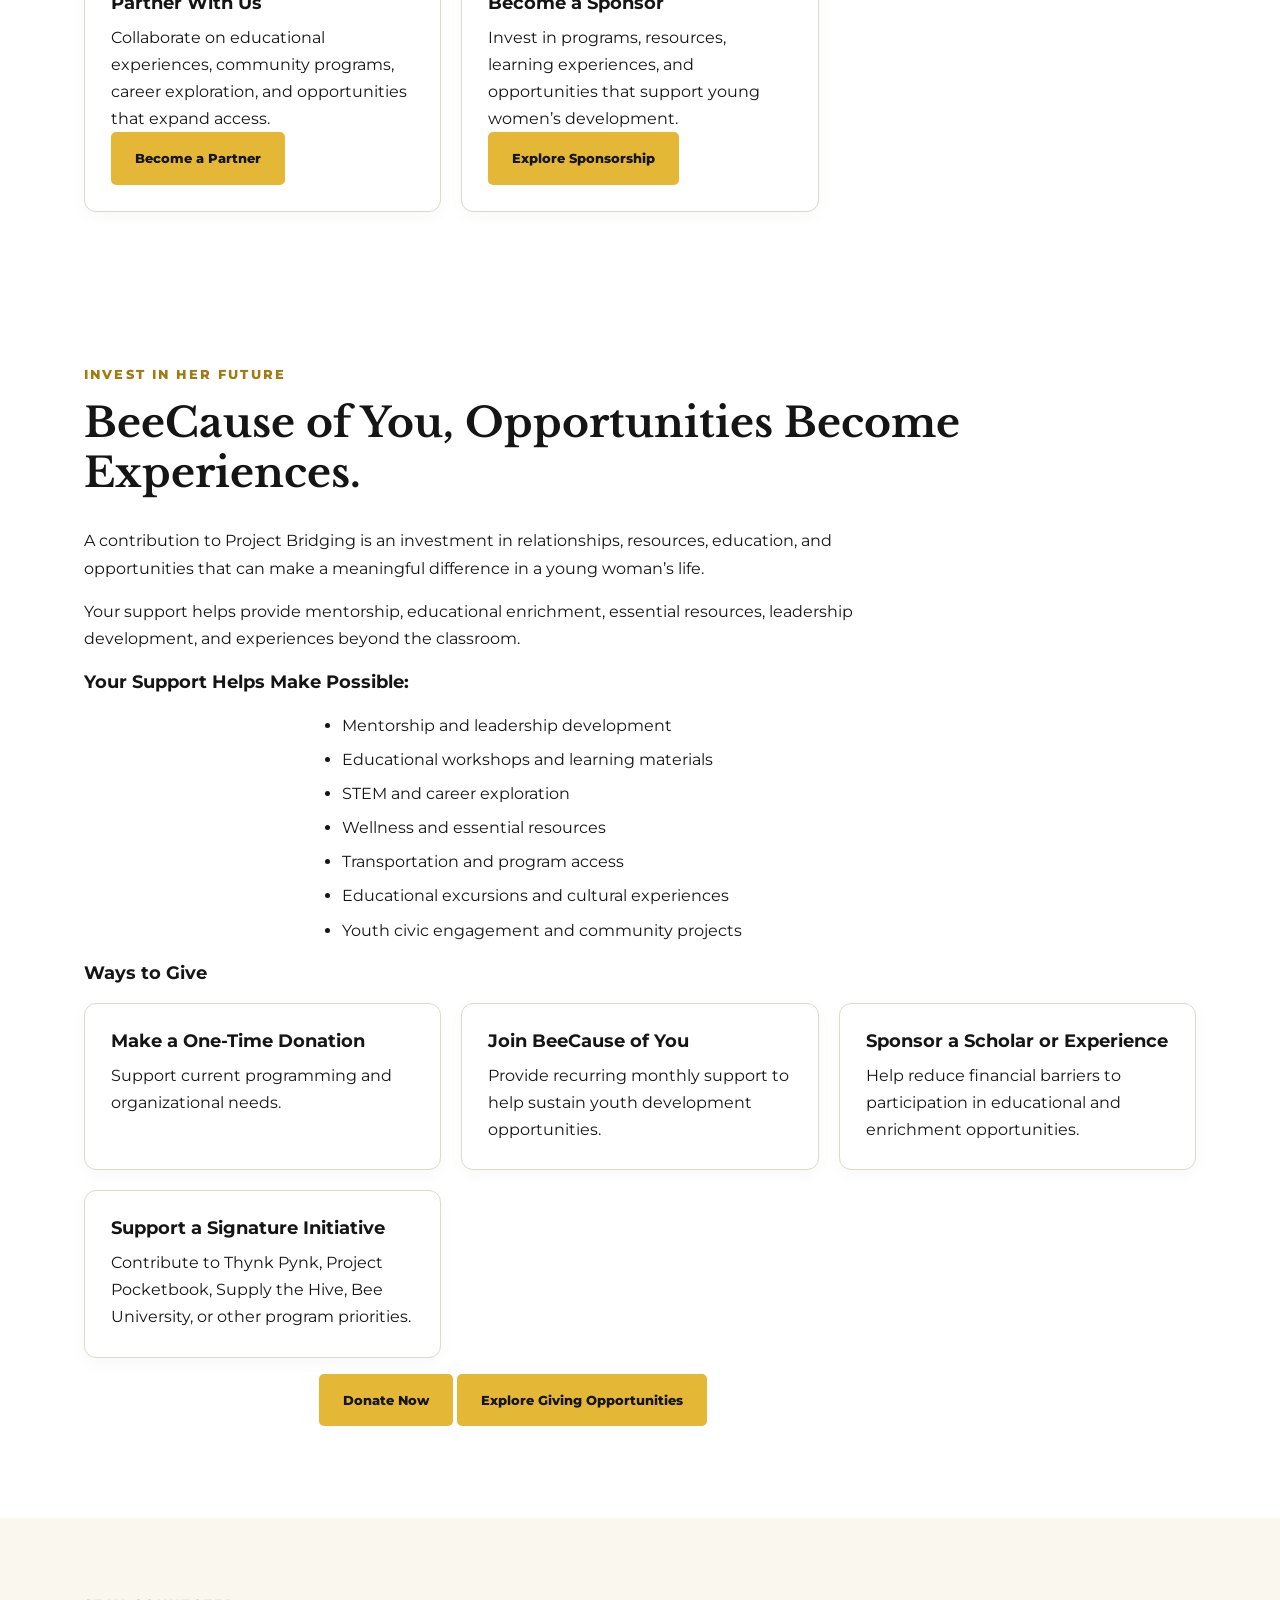
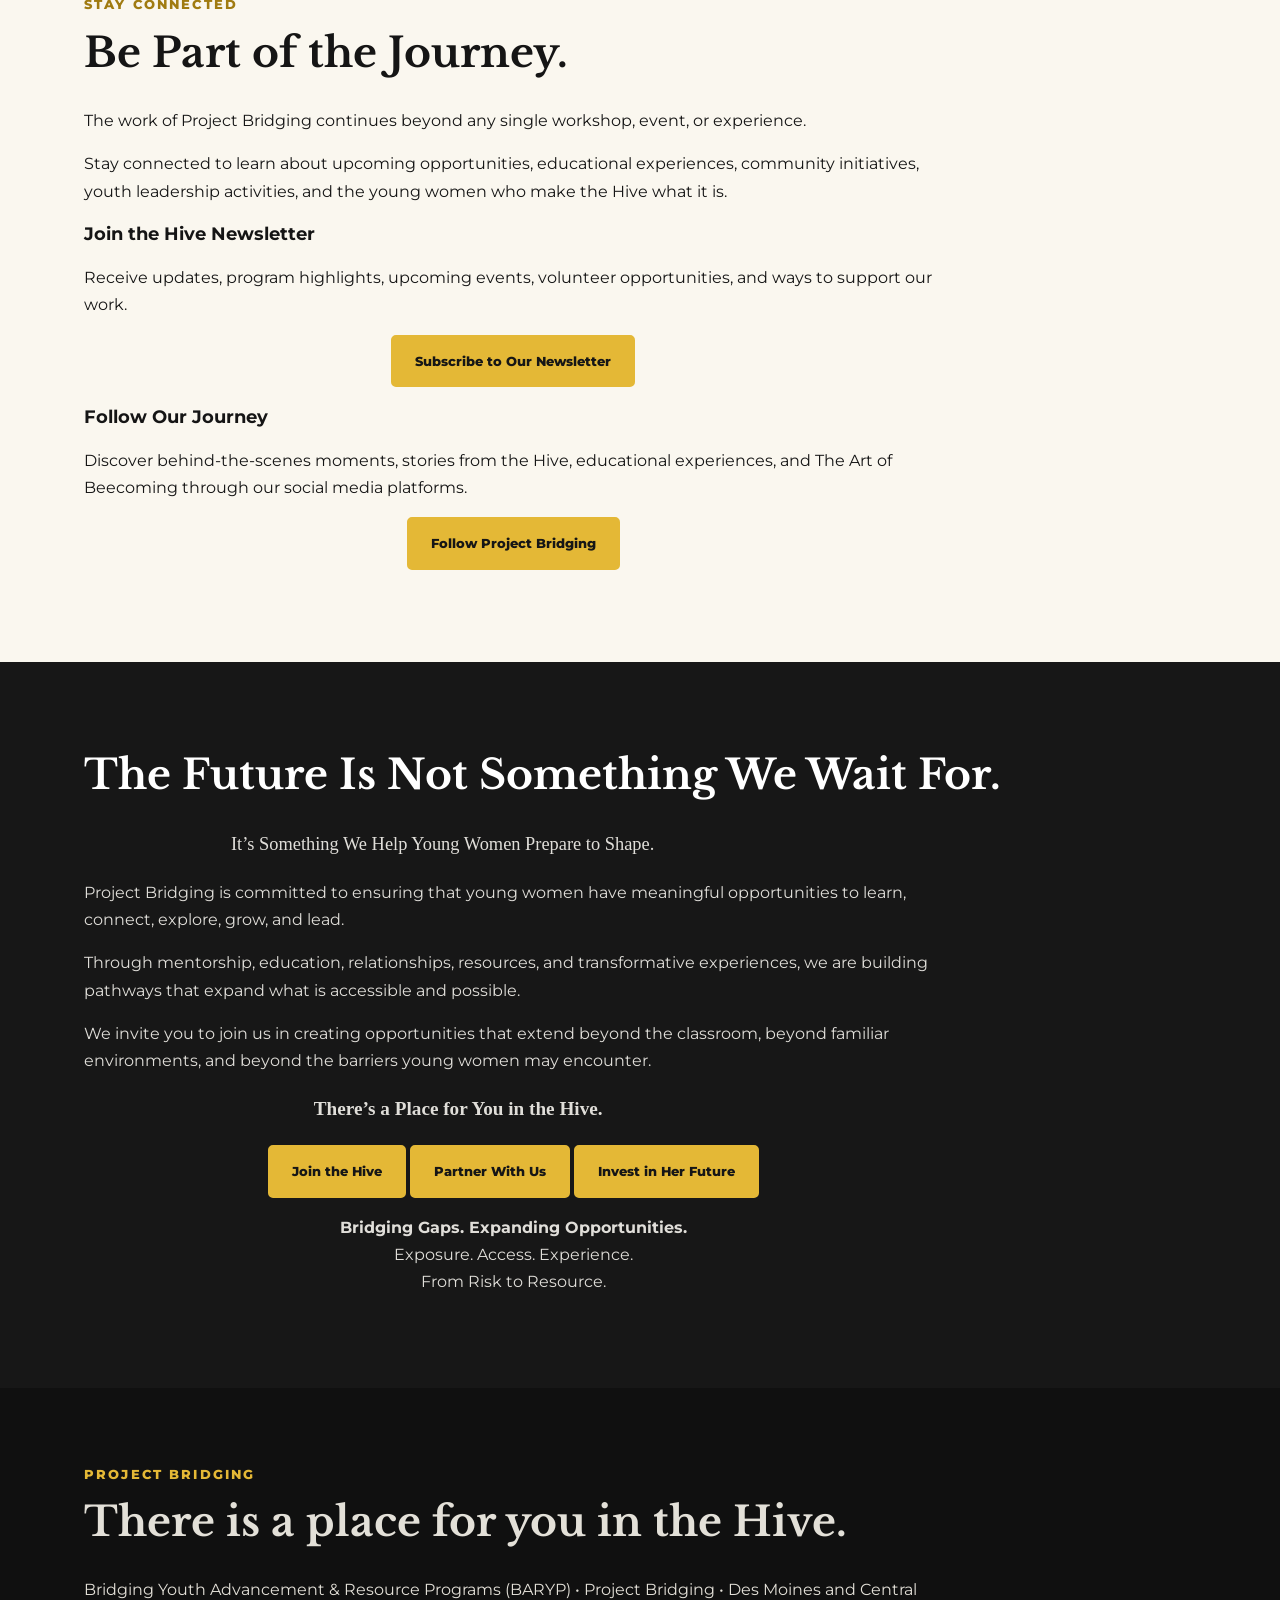
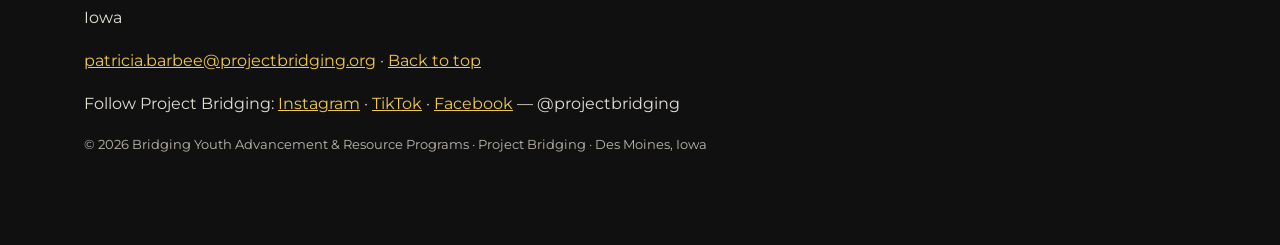
==== commit fbc2ca58: "Hide Our Impact page: remove nav link and index impact buttons Replace index.html, about.html, our-a" ====
--- a/index.html
+++ b/index.html
@@ -4,16 +4,16 @@
 :root{--gold:#e4b836;--black:#151515;--cream:#faf7ef;--muted:#5f5b53}*{box-sizing:border-box}html{scroll-behavior:smooth}body{margin:0;color:var(--black);font-family:Montserrat,Arial,sans-serif;line-height:1.7}h1,h2,h3{line-height:1.23}h1,h2{font-family:'Libre Baskerville',Georgia,serif}h1{font-size:clamp(2.6rem,5.6vw,5.5rem);margin:.3em 0}h2{font-size:clamp(1.9rem,3.2vw,3.2rem);margin:.3em 0 .7em}h3{font-size:1.15rem}p{max-width:78ch}a{color:inherit}header{background:#111;color:white;position:sticky;top:0;z-index:4;border-bottom:2px solid var(--gold)}.nav{max-width:1200px;margin:auto;display:flex;justify-content:space-between;align-items:center;gap:20px;padding:14px 24px}.brand{font-weight:800;letter-spacing:.1em;text-decoration:none;color:var(--gold);line-height:1.1}.brand span{display:block;font-size:.68rem;color:#fff;letter-spacing:.15em;margin-top:5px}.navlinks{display:flex;gap:18px;flex-wrap:wrap;align-items:center}.navlinks a{font-size:.78rem;text-decoration:none;font-weight:700}.navlinks a:hover{color:var(--gold)}.btn{display:inline-flex;align-items:center;justify-content:center;padding:13px 22px;background:var(--gold);color:#161616;font-size:.84rem;font-weight:800;border-radius:5px;text-decoration:none;border:2px solid var(--gold);cursor:pointer}.btn.outline{background:transparent;border-color:currentColor;color:inherit}.btn:hover{filter:brightness(.92)}.hero{background:linear-gradient(115deg,#121212 25%,#282415 100%);color:white;min-height:580px;display:flex;align-items:center}.wrap{max-width:1160px;padding:76px 24px;margin:auto}.hero .wrap{width:100%}.eyebrow{font-weight:800;font-size:.79rem;letter-spacing:.17em;text-transform:uppercase;color:#a07b11}.hero .eyebrow{color:var(--gold)}.lead{font-size:1.18rem;max-width:720px}.hero p{color:#e8e5dc}.actions{display:flex;gap:12px;flex-wrap:wrap;margin-top:28px}.hero .btn.outline{color:white}.gold{color:var(--gold)}.cream{background:var(--cream)}.dark{background:#171717;color:#fff}.dark p{color:#e0ded9}.grid{display:grid;grid-template-columns:repeat(3,minmax(0,1fr));gap:20px}.grid.two{grid-template-columns:repeat(2,minmax(0,1fr))}.card{background:#fff;border:1px solid #ded9cb;border-radius:12px;padding:26px;box-shadow:0 5px 16px rgba(0,0,0,.03)}.dark .card{background:#242424;border-color:#48402b}.card h3{margin:0 0 9px}.card p{margin:0}.number{font-size:2rem;color:#bc911b;font-weight:800}.separator{height:4px;width:64px;background:var(--gold);margin:22px 0}.steps{counter-reset:step}.step{padding:22px 0;border-bottom:1px solid #ddd7c9;display:grid;grid-template-columns:65px 1fr;gap:15px}.step:before{counter-increment:step;content:counter(step,decimal-leading-zero);color:#aa7d00;font-size:1.6rem;font-weight:800}.step h3{margin:0}.step p{margin:.3em 0}.cols{columns:2;column-gap:45px}.cols>div{break-inside:avoid;margin-bottom:25px}.callout{border-left:5px solid var(--gold);padding:22px 25px;background:#f3ecd8;margin:28px 0;font-weight:600}.dark .callout{color:#151515}.small{font-size:.82rem;color:var(--muted)}.tag{font-size:.74rem;display:inline-block;font-weight:800;letter-spacing:.08em;text-transform:uppercase;color:#8f6e12}.quote{font:700 clamp(1.3rem,2.5vw,2rem)/1.5 'Libre Baskerville',Georgia,serif}.notice{background:#fff5da;padding:15px 18px;border-radius:8px;border:1px solid #e6cc7b;margin-top:15px}.faq details{border-bottom:1px solid #ded8cd;padding:18px 0}.faq summary{font-weight:800;cursor:pointer}.faq p{margin:12px 0 0}.footer{background:#101010;color:#e3e0d8}.footer a{color:#efc84f}.muted{color:#6b665b}ul{padding-left:22px}li{margin:7px 0}.chips{display:flex;flex-wrap:wrap;gap:8px}.chip{border:1px solid #b18d2a;border-radius:30px;padding:5px 12px;font-size:.8rem;font-weight:700}.menu-toggle{display:none;background:none;border:1px solid #aaa;color:white;padding:8px 10px;border-radius:4px}@media(max-width:900px){.grid{grid-template-columns:repeat(2,minmax(0,1fr))}.navlinks{gap:10px}.navlinks a{font-size:.7rem}}@media(max-width:700px){.nav{align-items:flex-start}.menu-toggle{display:block}.navlinks{display:none;position:absolute;top:68px;left:0;right:0;background:#161616;padding:22px;flex-direction:column;align-items:flex-start}.navlinks.open{display:flex}.grid,.grid.two{grid-template-columns:1fr}.cols{columns:1}.wrap{padding:55px 20px}.hero{min-height:570px}.step{grid-template-columns:47px 1fr}.navlinks a{font-size:.9rem}}
 .hub-grid{display:grid;grid-template-columns:repeat(2,1fr);gap:14px;margin-top:34px}.hub-btn{display:flex;align-items:center;gap:14px;background:#fff;border:1px solid #e6e2d9;border-left:5px solid #e4b836;padding:18px 22px;transition:.2s;color:inherit;text-decoration:none}.hub-btn:hover{transform:translateY(-1px);border-color:#e4b836;box-shadow:0 4px 14px rgba(0,0,0,.08)}.hub-btn .ic{font-size:1.5rem;line-height:1}.hub-btn strong{display:block;font-size:1rem}.hub-btn span{font-size:.83rem;color:#5f5b53}@media(max-width:620px){.hub-grid{grid-template-columns:1fr}}.brand{display:flex;align-items:center;gap:12px}.brand img{height:54px;width:auto;background:#fff;border-radius:10px;padding:4px}.brand-text{display:flex;flex-direction:column;line-height:1.15}.hero-logo{display:block;width:200px;max-width:62vw;height:auto;background:#fff;border-radius:18px;padding:10px;margin:0 auto 20px}.footer-logo{height:92px;width:auto;background:#fff;border-radius:14px;padding:6px;margin-bottom:14px}</style></head>
 <body id="home">
-<header><nav class="nav" aria-label="Primary navigation"><a class="brand" href="index.html"><img src="logo.png" alt="Project Bridging logo"><span class="brand-text">PROJECT BRIDGING<span>WELCOME TO THE HIVE • EST. 2022</span></span></a><button class="menu-toggle" aria-label="Toggle navigation" aria-expanded="false" onclick="const n=document.getElementById('navlinks');n.classList.toggle('open');this.setAttribute('aria-expanded',n.classList.contains('open'))">☰ Menu</button><div id="navlinks" class="navlinks"><a href="index.html">Home</a><a href="about.html">About Us</a><a href="our-approach.html">Our Approach</a><a href="programs.html">Our Programs</a><a href="impact.html">Our Impact</a><a href="get-involved.html">Get Involved</a><a href="events.html">Events &amp; News</a><a href="contact.html">Contact</a><a href="give.html" class="btn">Give</a></div></nav></header>
+<header><nav class="nav" aria-label="Primary navigation"><a class="brand" href="index.html"><img src="logo.png" alt="Project Bridging logo"><span class="brand-text">PROJECT BRIDGING<span>WELCOME TO THE HIVE • EST. 2022</span></span></a><button class="menu-toggle" aria-label="Toggle navigation" aria-expanded="false" onclick="const n=document.getElementById('navlinks');n.classList.toggle('open');this.setAttribute('aria-expanded',n.classList.contains('open'))">☰ Menu</button><div id="navlinks" class="navlinks"><a href="index.html">Home</a><a href="about.html">About Us</a><a href="our-approach.html">Our Approach</a><a href="programs.html">Our Programs</a><a href="get-involved.html">Get Involved</a><a href="events.html">Events &amp; News</a><a href="contact.html">Contact</a><a href="give.html" class="btn">Give</a></div></nav></header>
 <main>
 <section class="hero"><div class="wrap"><div class="eyebrow">Project Bridging · Welcome to the Hive</div><h1>Bridging Gaps. <span class="accent">Expanding Opportunities.</span></h1><p class="lede">Exposure. Access. Experience.</p><p>Every young woman deserves access to opportunities, resources, relationships, and experiences that support her growth and expand what’s possible for her future.</p><p>At Project Bridging, we connect young women to culturally affirming mentorship, educational enrichment, leadership development, wellness, community engagement, and meaningful experiences beyond the classroom.</p><p>We are creating a community where young women are supported during critical stages of development, encouraged to discover their identities, equipped with practical skills, and given opportunities to exercise their voices and lead.</p><p style="text-align:center"><a class="btn" href="get-involved.html">Join the Hive</a> <a class="btn alt" href="programs.html">Explore Our Programs</a> <a class="btn" href="give.html">Support Our Work</a></p></div></section>
 <section><div class="wrap"><div class="eyebrow">About Project Bridging</div><h2>More Than Mentorship. A Community of Opportunity.</h2><p>Established in 2022, Project Bridging is the signature youth development initiative of Bridging Youth Advancement &amp; Resource Programs (BARYP), serving girls and young women throughout Des Moines and surrounding communities — with our core in middle school and high school, an early pathway for kindergarten through fifth grade, and continued support for graduates as they begin college and adult life.</p><p>Project Bridging brings together young women, mentors, families, educators, and community partners through shared learning, supportive relationships, leadership opportunities, and meaningful experiences.</p><p>Known as The Hive, our community provides space for young women to connect, explore, develop confidence, strengthen skills, and grow alongside one another.</p><p>Our work is grounded in a simple belief: <strong>opportunity and access matter.</strong></p><p>We are intentional about connecting young women to people, places, resources, and experiences that can support their development and broaden their understanding of what’s possible.</p><p style="text-align:center"><a class="btn" href="about.html">Learn More About Us</a></p></div></section>
 <section class="soft"><div class="wrap"><div class="eyebrow">Why Our Work Matters</div><h2>Opportunity Should Not Be Out of Reach.</h2><p>A young woman’s growth and development are influenced by more than what happens in the classroom.</p><p>Her relationships, environment, family circumstances, access to resources, sense of belonging, and exposure to opportunities all play a role in shaping her experiences and future.</p><p>Yet not every young woman has equal access to mentorship, enrichment opportunities, supportive networks, essential resources, or experiences that allow her to explore new possibilities.</p><p>Financial barriers, transportation challenges, limited networks, and social inequities can create obstacles to participation.</p><p>Project Bridging exists to help close these gaps.</p><p>We provide intentional guidance and support during critical stages of development while working to reduce the barriers that prevent young women from accessing meaningful opportunities.</p><p>We believe a young woman’s circumstances should not determine the limits of her experiences or aspirations.</p><p style="text-align:center"><a class="btn" href="our-approach.html">Discover Our Approach</a></p></div></section>
 <section class="cream"><div class="wrap"><div class="eyebrow">How We Bridge the Gaps</div><h2>Developing the Whole Young Woman.</h2><p>Our approach recognizes that growth happens through interconnected experiences, relationships, and opportunities.</p><p>Project Bridging connects seven essential areas of support that contribute to a young woman’s development.</p><div class="grid"><div class="card"><h3>Belonging &amp; Connection</h3><p>Building sisterhood, supportive relationships, positive identity, and meaningful opportunities for youth voice.</p></div><div class="card"><h3>Exploration &amp; Experiences</h3><p>Introducing young women to new environments, cultures, perspectives, and possibilities beyond their everyday surroundings.</p></div><div class="card"><h3>Health &amp; Well-Being</h3><p>Supporting wellness, healthy relationships, self-care, essential needs, and emotional development.</p></div><div class="card"><h3>Family &amp; Community Support</h3><p>Strengthening connections among young women, families, trusted adults, and community resources.</p></div><div class="card"><h3>Economic Opportunity</h3><p>Developing financial knowledge, entrepreneurship skills, career awareness, and future readiness.</p></div><div class="card"><h3>Lifelong Learning</h3><p>Expanding access to literacy, STEM, critical thinking, educational enrichment, and real-world learning.</p></div><div class="card"><h3>Equitable Access</h3><p>Working to reduce financial, transportation, resource, and participation barriers.</p></div></div><p>Together, these connected areas form a whole-person approach that addresses more than one part of a young woman’s life.</p><h3>Our Pathway to Change</h3><blockquote style="border-left:4px solid var(--gold);margin:.4rem 0 1rem;padding:.4rem 0 .4rem 1rem;font-family:Georgia,serif;font-size:1.08rem;line-height:1.55">Access → Belonging → Empowerment → Leadership → Community Impact</blockquote><p>Through this pathway, we create opportunities for young women to build relationships, develop confidence and skills, practice leadership, and contribute to their communities.</p><p style="text-align:center"><a class="btn" href="our-approach.html">Explore Our Theory of Change</a></p></div></section>
 <section><div class="wrap"><div class="eyebrow">Explore Our Programs</div><h2>Opportunities to Learn. Connect. Explore. Lead.</h2><p>Project Bridging offers interconnected programs and initiatives that support personal growth, educational development, leadership, wellness, and real-world readiness.</p><div class="grid"><div class="card"><h3>Mentorship &amp; Sisterhood</h3><p><em>Relationships That Support Growth</em></p><p>Through consistent mentorship, sisterhood circles, peer engagement, and supportive relationships, young women develop confidence, communication skills, positive connections, and a sense of belonging.</p></div><div class="card"><h3>Bee University</h3><p><em>Learning Beyond the Classroom</em></p><p>Our educational enrichment program connects literacy, STEM, critical thinking, financial literacy, creative expression, civic education, life skills, and career exploration through engaging, real-world learning experiences.</p></div><div class="card"><h3>Leadership &amp; Youth Voice</h3><p><em>From Participation to Leadership</em></p><p>Through youth leadership roles, public speaking, community service, civic engagement, and advocacy, mentees gain opportunities to practice leadership, make decisions, and contribute to positive change.</p></div><div class="card"><h3>Wellness &amp; Essential Resources</h3><p><em>Supporting Her Whole Well-Being</em></p><p>Through Thynk Pynk, Project Pocketbook, and Supply the Hive, we support wellness education, healthy relationships, menstrual equity, personal care, and access to essential resources.</p></div><div class="card"><h3>Financial Literacy &amp; Entrepreneurship</h3><p><em>Preparing for Future Opportunities</em></p><p>Through Bee Empowered and Bee the Boss, young women explore money management, entrepreneurship, financial decision-making, innovation, and pathways toward economic independence.</p></div><div class="card"><h3>Experiential Learning</h3><p><em>The World Is Part of the Classroom</em></p><p>Educational excursions, cultural experiences, college visits, career exploration, and hands-on learning connect young women to new environments, ideas, and opportunities.</p></div></div><p style="text-align:center"><a class="btn" href="programs.html">Explore All Programs</a></p></div></section>
-<section class="soft"><div class="wrap"><div class="eyebrow">The Hive in Action</div><h2>Real Experiences. Real Connections. Meaningful Growth.</h2><p>Project Bridging comes to life through the young women we serve, the relationships they build, the experiences they share, and the opportunities they explore.</p><p>From mentorship circles and educational workshops to leadership experiences, service projects, and cultural excursions, every activity creates an opportunity to learn something new.</p><p>Our young women are not simply participants in programming. They are thinkers, learners, creators, advocates, and emerging leaders whose perspectives and contributions matter.</p><h3>Experience the Hive</h3><p>Discover moments from our programs, hear directly from our mentees, and see how young women are engaging in new experiences and developing their voices.</p><p style="text-align:center"><a class="btn" href="impact.html">View Our Photo Gallery</a> <a class="btn alt" href="impact.html">Explore Mentee Stories</a></p></div></section>
+<section class="soft"><div class="wrap"><div class="eyebrow">The Hive in Action</div><h2>Real Experiences. Real Connections. Meaningful Growth.</h2><p>Project Bridging comes to life through the young women we serve, the relationships they build, the experiences they share, and the opportunities they explore.</p><p>From mentorship circles and educational workshops to leadership experiences, service projects, and cultural excursions, every activity creates an opportunity to learn something new.</p><p>Our young women are not simply participants in programming. They are thinkers, learners, creators, advocates, and emerging leaders whose perspectives and contributions matter.</p><h3>Experience the Hive</h3><p>Discover moments from our programs, hear directly from our mentees, and see how young women are engaging in new experiences and developing their voices.</p><p style="text-align:center"> </p></div></section>
 <section><div class="wrap"><div class="eyebrow">Beyond the Classroom</div><h2>Experience Changes Perspective.</h2><p>We believe meaningful learning extends beyond textbooks, classrooms, and traditional educational settings.</p><p>Educational excursions provide opportunities for young women to experience places, institutions, careers, cultures, and environments they may not otherwise encounter.</p><p>Our experiential learning opportunities connect education, leadership, cultural awareness, career exploration, and personal development.</p><h3>Where Learning Can Take Us</h3><div class="grid"><div class="card"><h3>College &amp; University Exposure</h3><p>Campus visits, HBCU exploration, college fairs, and postsecondary learning opportunities.</p></div><div class="card"><h3>STEM &amp; Innovation</h3><p>Hands-on experiences in science, technology, engineering, creativity, and career discovery.</p></div><div class="card"><h3>History, Culture &amp; Civic Learning</h3><p>Museums, historical landmarks, cultural institutions, government spaces, and community learning experiences.</p></div><div class="card"><h3>Leadership &amp; Outdoor Education</h3><p>Retreats, recreation, team-building, and experiences that encourage independence, collaboration, and discovery.</p></div></div><h3>Featured Educational Experience</h3><p><strong>The Hive Takes Disney.</strong> An educational expedition initiative designed to connect STEM learning, leadership, creativity, global awareness, and career exploration through immersive experiences.</p><p>With community support, Project Bridging works to make significant educational opportunities more accessible to participating young women.</p><p style="text-align:center"><a class="btn" href="programs.html">Explore Educational Experiences</a> <a class="btn alt" href="give.html">Sponsor an Experience</a></p></div></section>
-<section class="cream"><div class="wrap"><div class="eyebrow">Our Impact</div><h2>What Matters Is What Young Women Gain.</h2><p>Our work is centered on creating meaningful opportunities and supporting measurable growth.</p><p>We look beyond the number of activities offered to consider how young women engage, what they learn, the relationships they develop, and how they apply their experiences.</p><h3>We Focus on Growth in Five Areas</h3><div class="grid"><div class="card"><h3>Access &amp; Participation</h3><p>Increasing access to educational, cultural, leadership, and developmental opportunities.</p></div><div class="card"><h3>Belonging &amp; Relationships</h3><p>Building supportive relationships, positive peer connections, and consistent engagement.</p></div><div class="card"><h3>Knowledge &amp; Skills</h3><p>Strengthening critical thinking, financial literacy, communication, decision-making, and practical life skills.</p></div><div class="card"><h3>Confidence &amp; Leadership</h3><p>Creating opportunities for self-expression, self-advocacy, responsibility, and youth leadership.</p></div><div class="card"><h3>Community Contribution</h3><p>Supporting young women as they participate in service, civic learning, advocacy, and community initiatives.</p></div></div><h3>Impact at a Glance</h3><div class="grid"><div class="card"><h3>150+</h3><p>Young women reached through Project Bridging programming, experiences, and events — and growing.</p></div></div><p>This section will feature verified participation data, program outcomes, educational experiences, and mentee reflections as they are documented.</p><p style="text-align:center"><a class="btn" href="impact.html">See Our Impact</a></p></div></section>
+<section class="cream"><div class="wrap"><div class="eyebrow">Our Impact</div><h2>What Matters Is What Young Women Gain.</h2><p>Our work is centered on creating meaningful opportunities and supporting measurable growth.</p><p>We look beyond the number of activities offered to consider how young women engage, what they learn, the relationships they develop, and how they apply their experiences.</p><h3>We Focus on Growth in Five Areas</h3><div class="grid"><div class="card"><h3>Access &amp; Participation</h3><p>Increasing access to educational, cultural, leadership, and developmental opportunities.</p></div><div class="card"><h3>Belonging &amp; Relationships</h3><p>Building supportive relationships, positive peer connections, and consistent engagement.</p></div><div class="card"><h3>Knowledge &amp; Skills</h3><p>Strengthening critical thinking, financial literacy, communication, decision-making, and practical life skills.</p></div><div class="card"><h3>Confidence &amp; Leadership</h3><p>Creating opportunities for self-expression, self-advocacy, responsibility, and youth leadership.</p></div><div class="card"><h3>Community Contribution</h3><p>Supporting young women as they participate in service, civic learning, advocacy, and community initiatives.</p></div></div><h3>Impact at a Glance</h3><div class="grid"><div class="card"><h3>150+</h3><p>Young women reached through Project Bridging programming, experiences, and events — and growing.</p></div></div><p>This section will feature verified participation data, program outcomes, educational experiences, and mentee reflections as they are documented.</p><p style="text-align:center"></p></div></section>
 <section><div class="wrap"><div class="eyebrow">The Art of Beecoming</div><h2>Follow the Journey. Witness the Growth.</h2><p>Every young woman has a story, and every experience becomes part of her journey.</p><p><strong>The Art of Beecoming: Welcome to the Hive</strong> is Project Bridging’s storytelling series, offering a closer look at our community, our young women, and the experiences that shape their development.</p><p>Through stories, conversations, videos, and behind-the-scenes moments, we invite you to discover what happens when young women have opportunities to explore, connect, learn, and lead.</p><p>Meet our mentees. Experience our programs. Hear their perspectives. See the work behind the mission.</p><p><strong>This is The Art of Beecoming. Welcome to the Hive.</strong></p><p style="text-align:center"><a class="btn" href="https://linktr.ee/projectbridging22">Watch the Series</a> <a class="btn alt" href="https://patsyonpurpose.substack.com">Follow Our Journey</a></p></div></section>
 <section class="soft"><div class="wrap"><div class="eyebrow">Community Partnerships</div><h2>Opportunity Grows Through Connection.</h2><p>Expanding access to meaningful opportunities requires collaboration.</p><p>Project Bridging works to build relationships with educators, businesses, nonprofits, civic organizations, cultural institutions, professionals, and community leaders who recognize the importance of investing in young women.</p><p>Our community partners help connect mentees with resources, expertise, educational experiences, mentorship, and new possibilities.</p><p>Partnership opportunities include educational workshops, career exposure, program collaborations, resource donations, volunteer engagement, experiential learning, and sponsorships.</p><p>Together, we can help make opportunities more accessible and experiences more meaningful.</p><p style="text-align:center"><a class="btn" href="get-involved.html">Become a Community Partner</a> <a class="btn alt" href="get-involved.html">Explore Sponsorship Opportunities</a></p></div></section>
 <section><div class="wrap"><div class="eyebrow">Get Involved</div><h2>There’s a Place for You in the Hive.</h2><p>A stronger community of support creates more opportunities for young women.</p><p>Whether you want to participate, mentor, volunteer, share expertise, build a partnership, or contribute financially, there are meaningful ways to become involved.</p><div class="grid"><div class="card"><h3>Become a Mentee</h3><p>Join a community of young women exploring opportunities, developing skills, forming relationships, and practicing leadership.</p><p><a class="btn" href="get-involved.html">Apply to Join</a></p></div><div class="card"><h3>Become a Mentor</h3><p>Build supportive relationships and provide consistent guidance during important stages of a young woman’s development.</p><p><a class="btn" href="get-involved.html">Become a Mentor</a></p></div><div class="card"><h3>Volunteer</h3><p>Share your time, knowledge, and skills through educational activities, workshops, events, and community initiatives.</p><p><a class="btn" href="get-involved.html">Volunteer With Us</a></p></div><div class="card"><h3>Partner With Us</h3><p>Collaborate on educational experiences, community programs, career exploration, and opportunities that expand access.</p><p><a class="btn" href="get-involved.html">Become a Partner</a></p></div><div class="card"><h3>Become a Sponsor</h3><p>Invest in programs, resources, learning experiences, and opportunities that support young women’s development.</p><p><a class="btn" href="give.html">Explore Sponsorship</a></p></div></div></div></section>
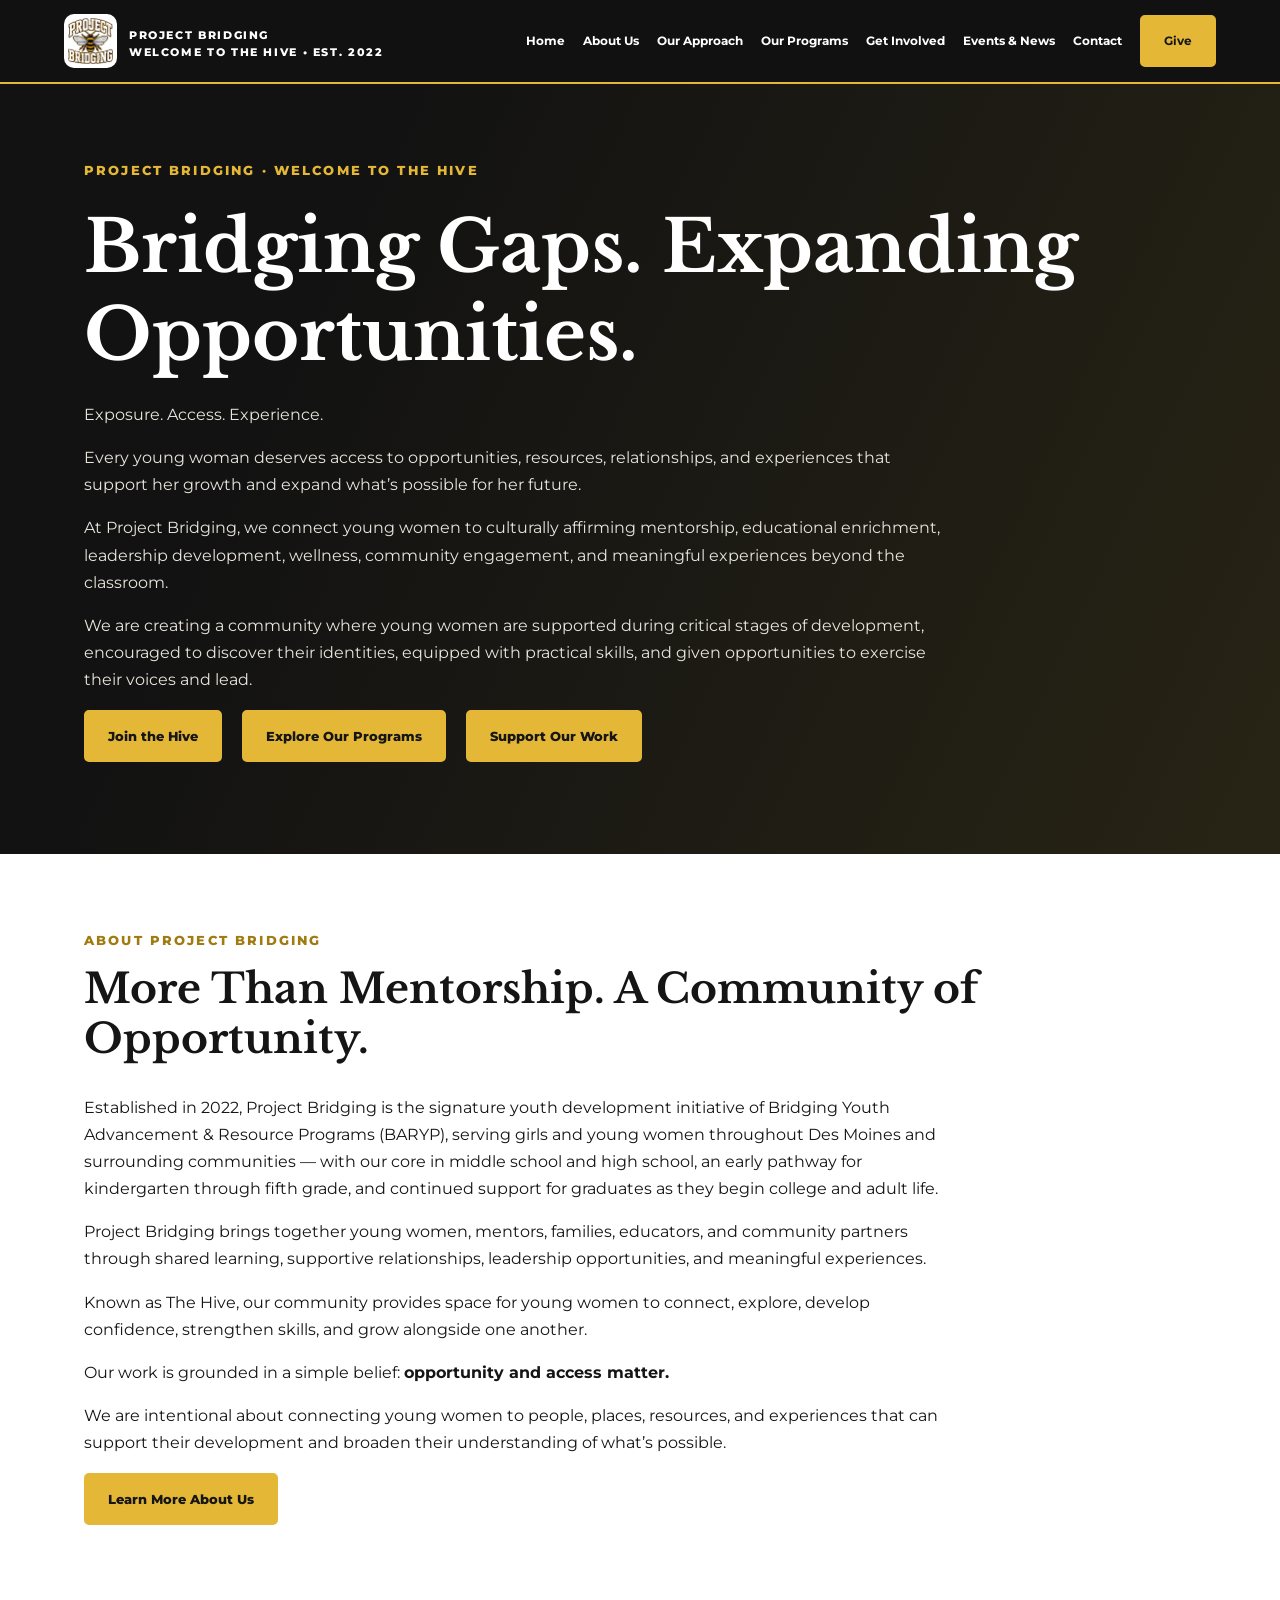
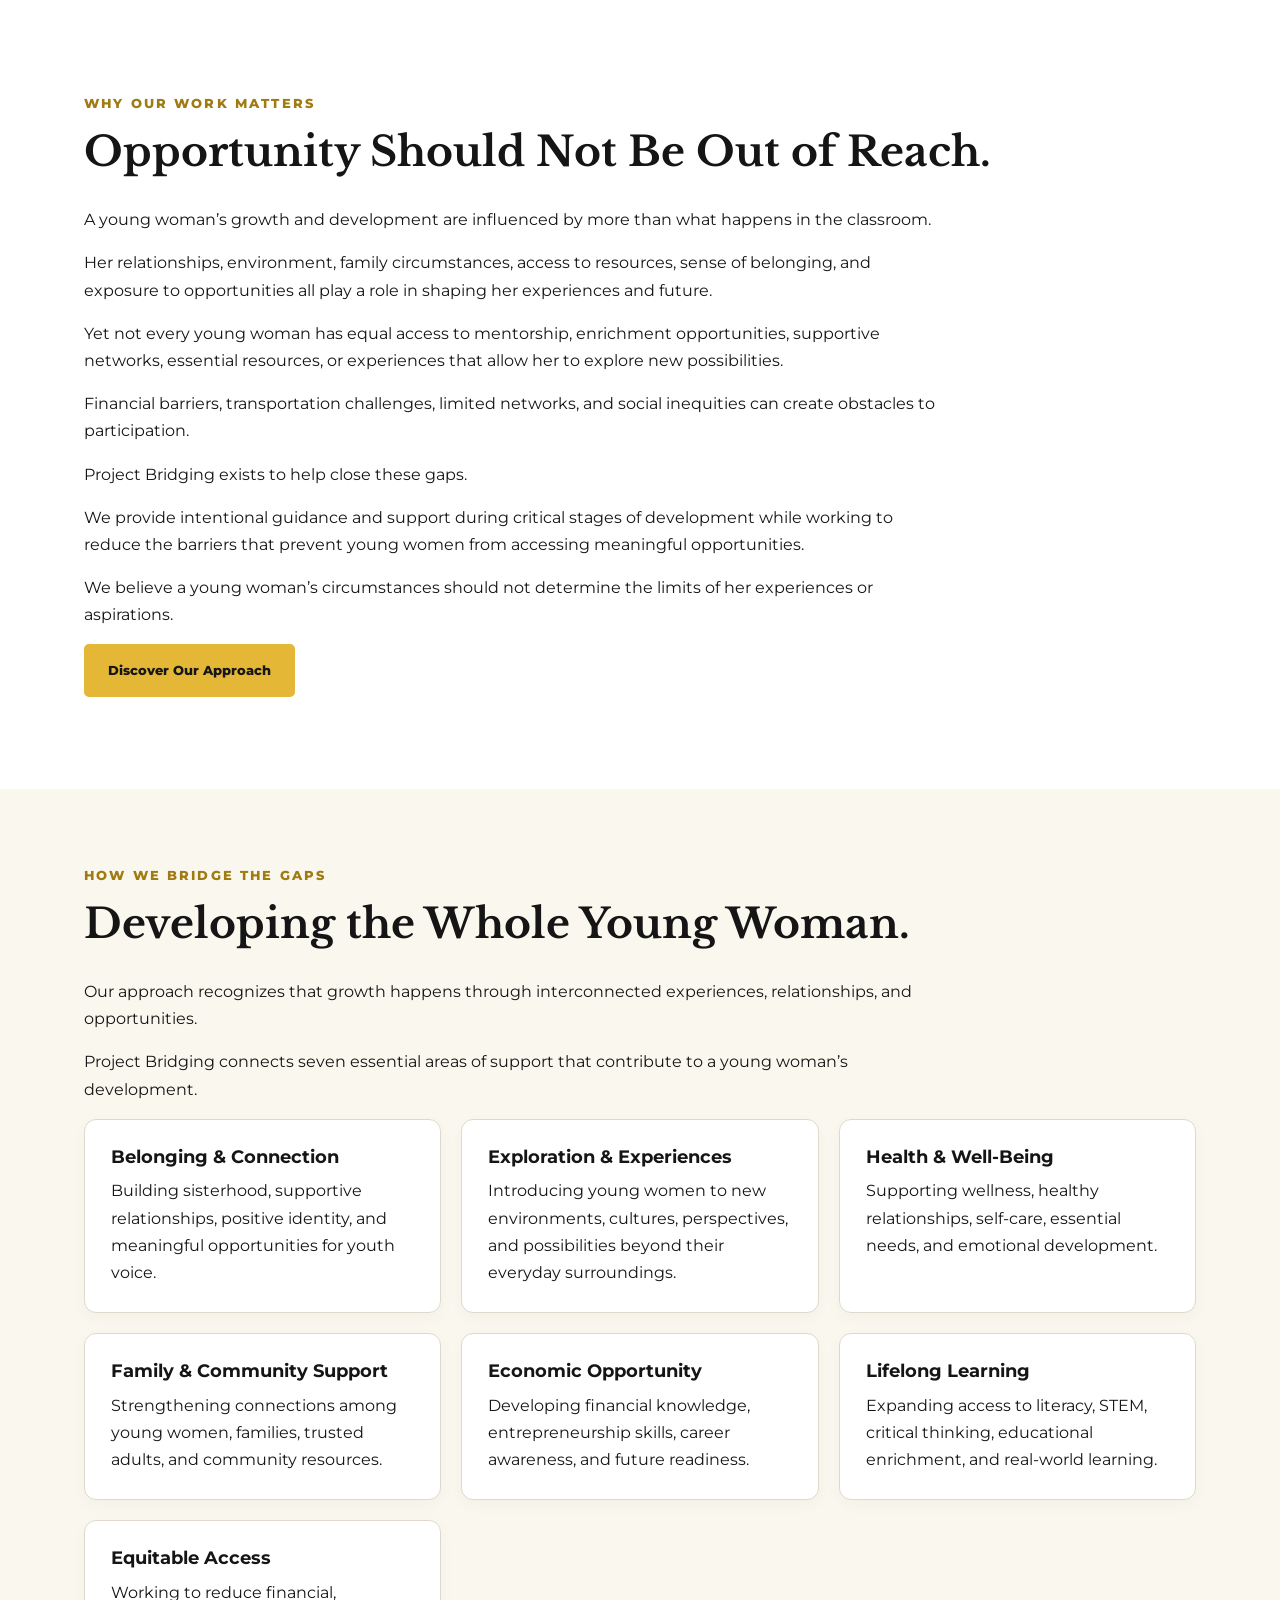
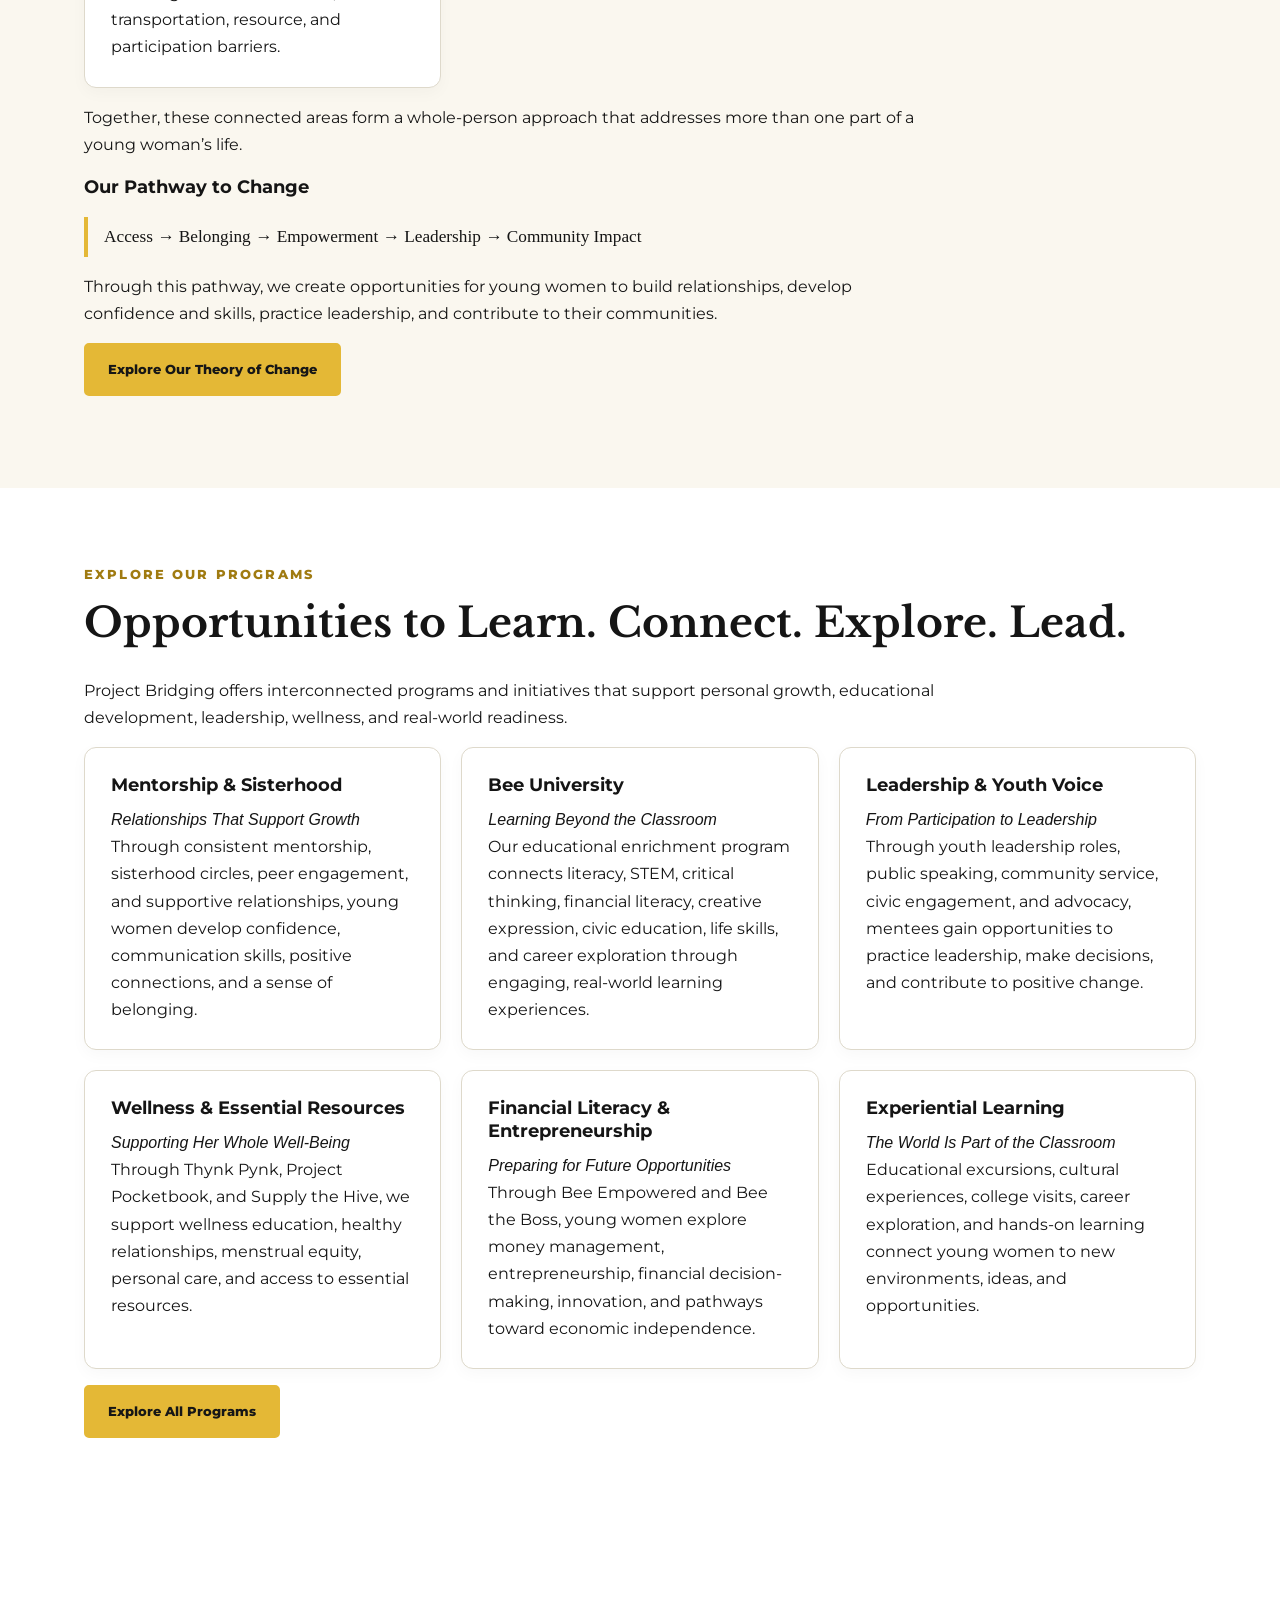
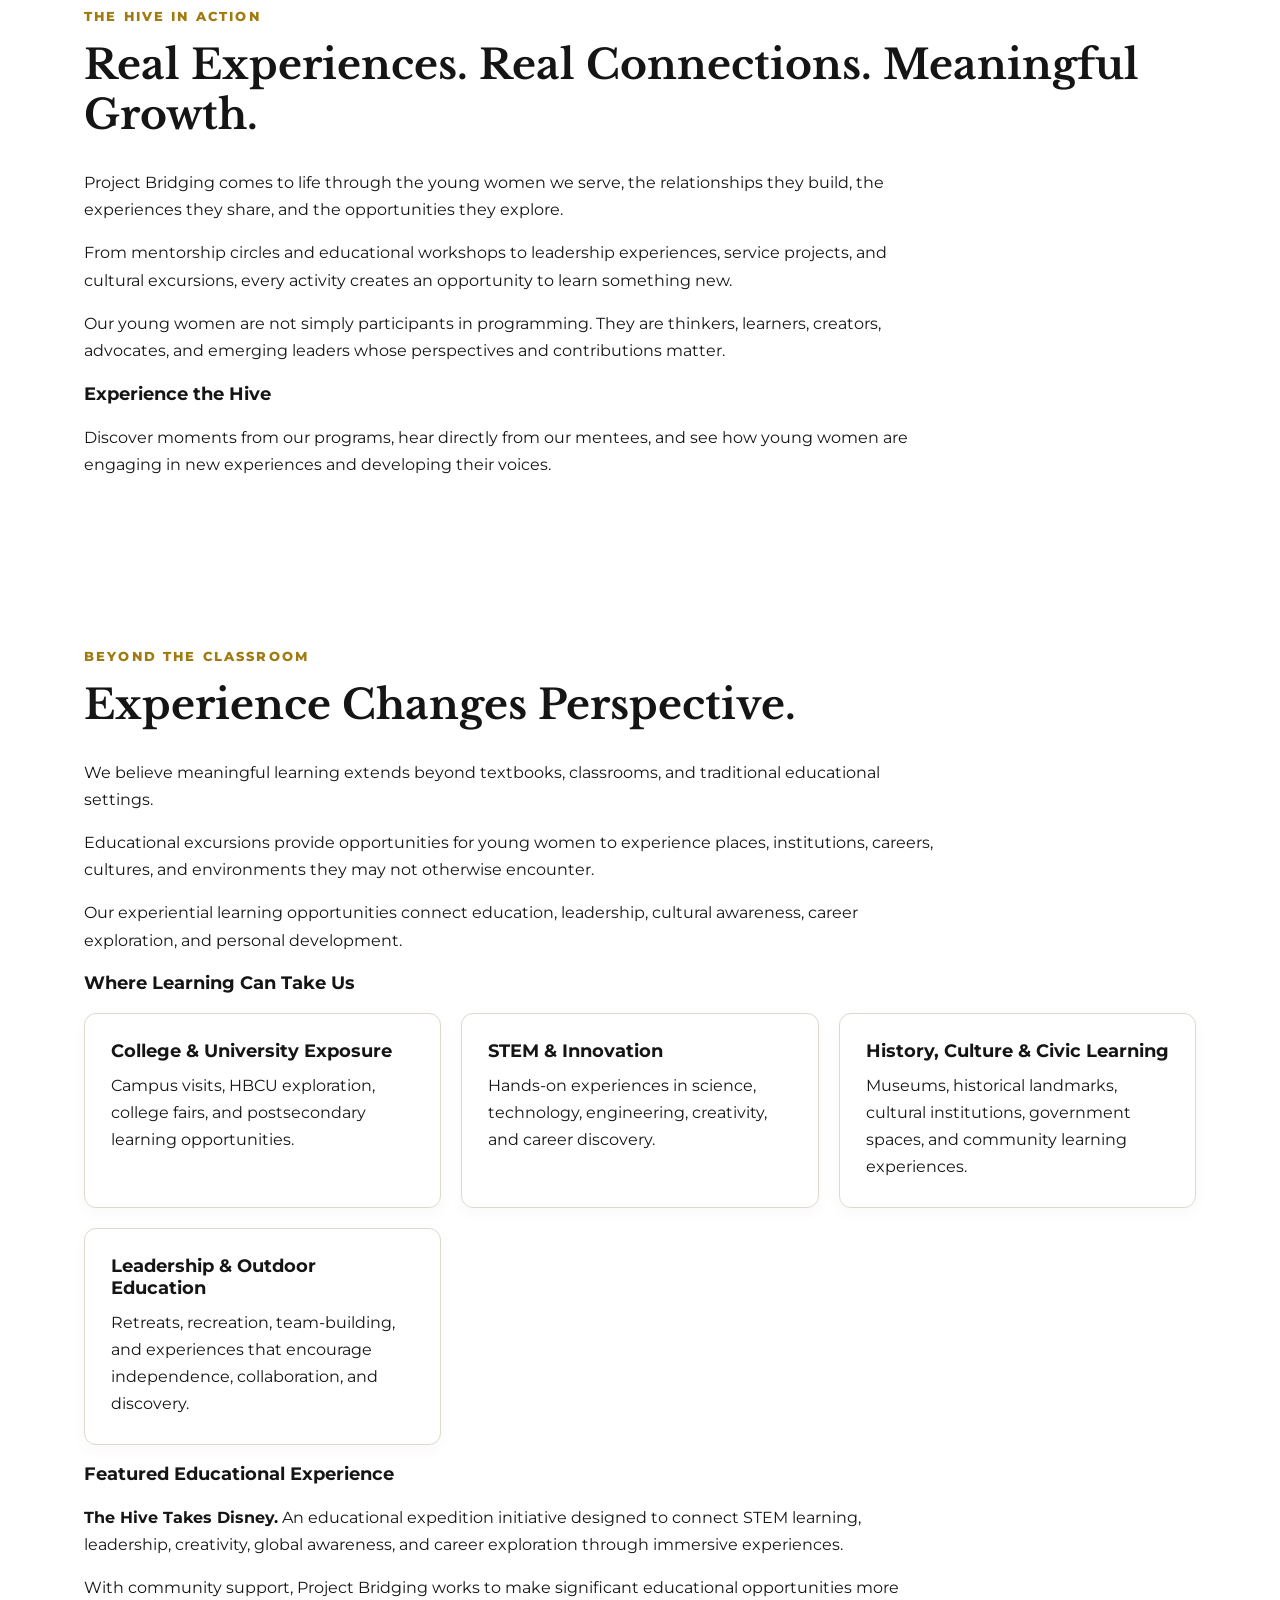
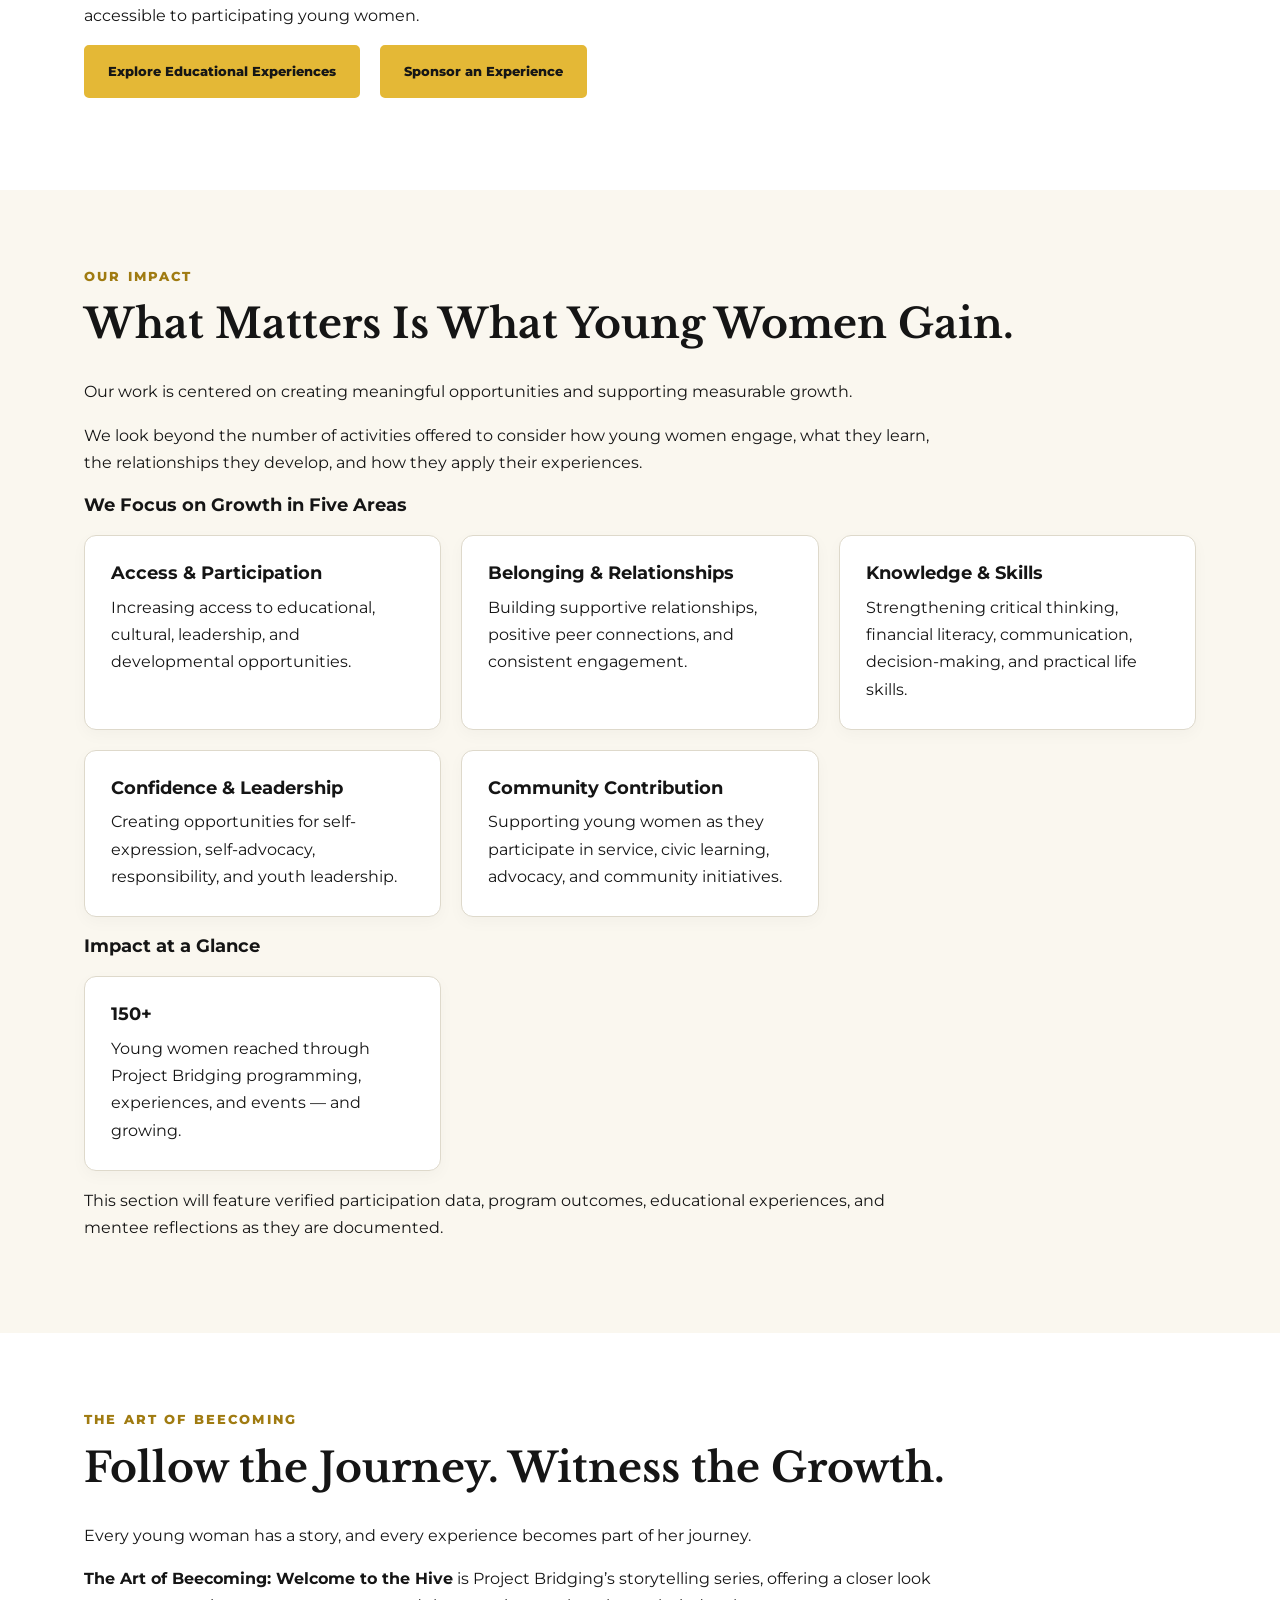
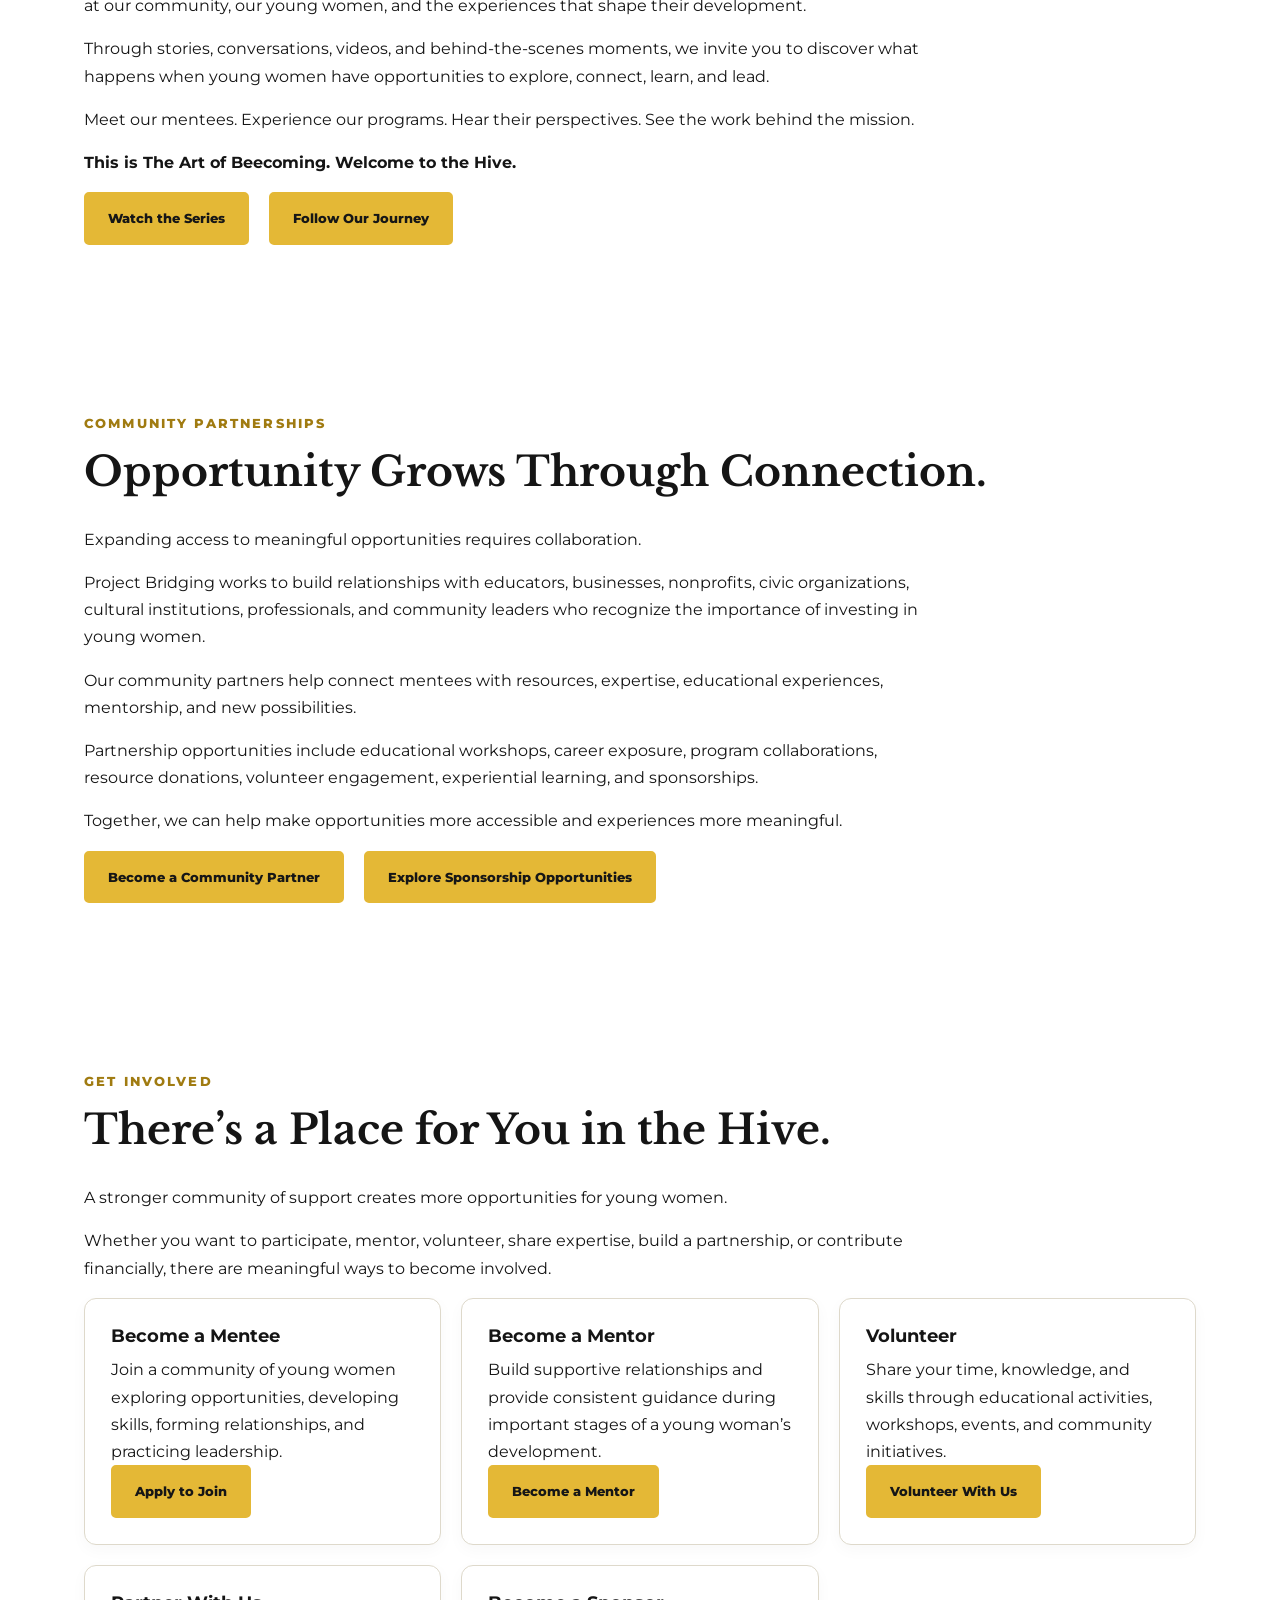
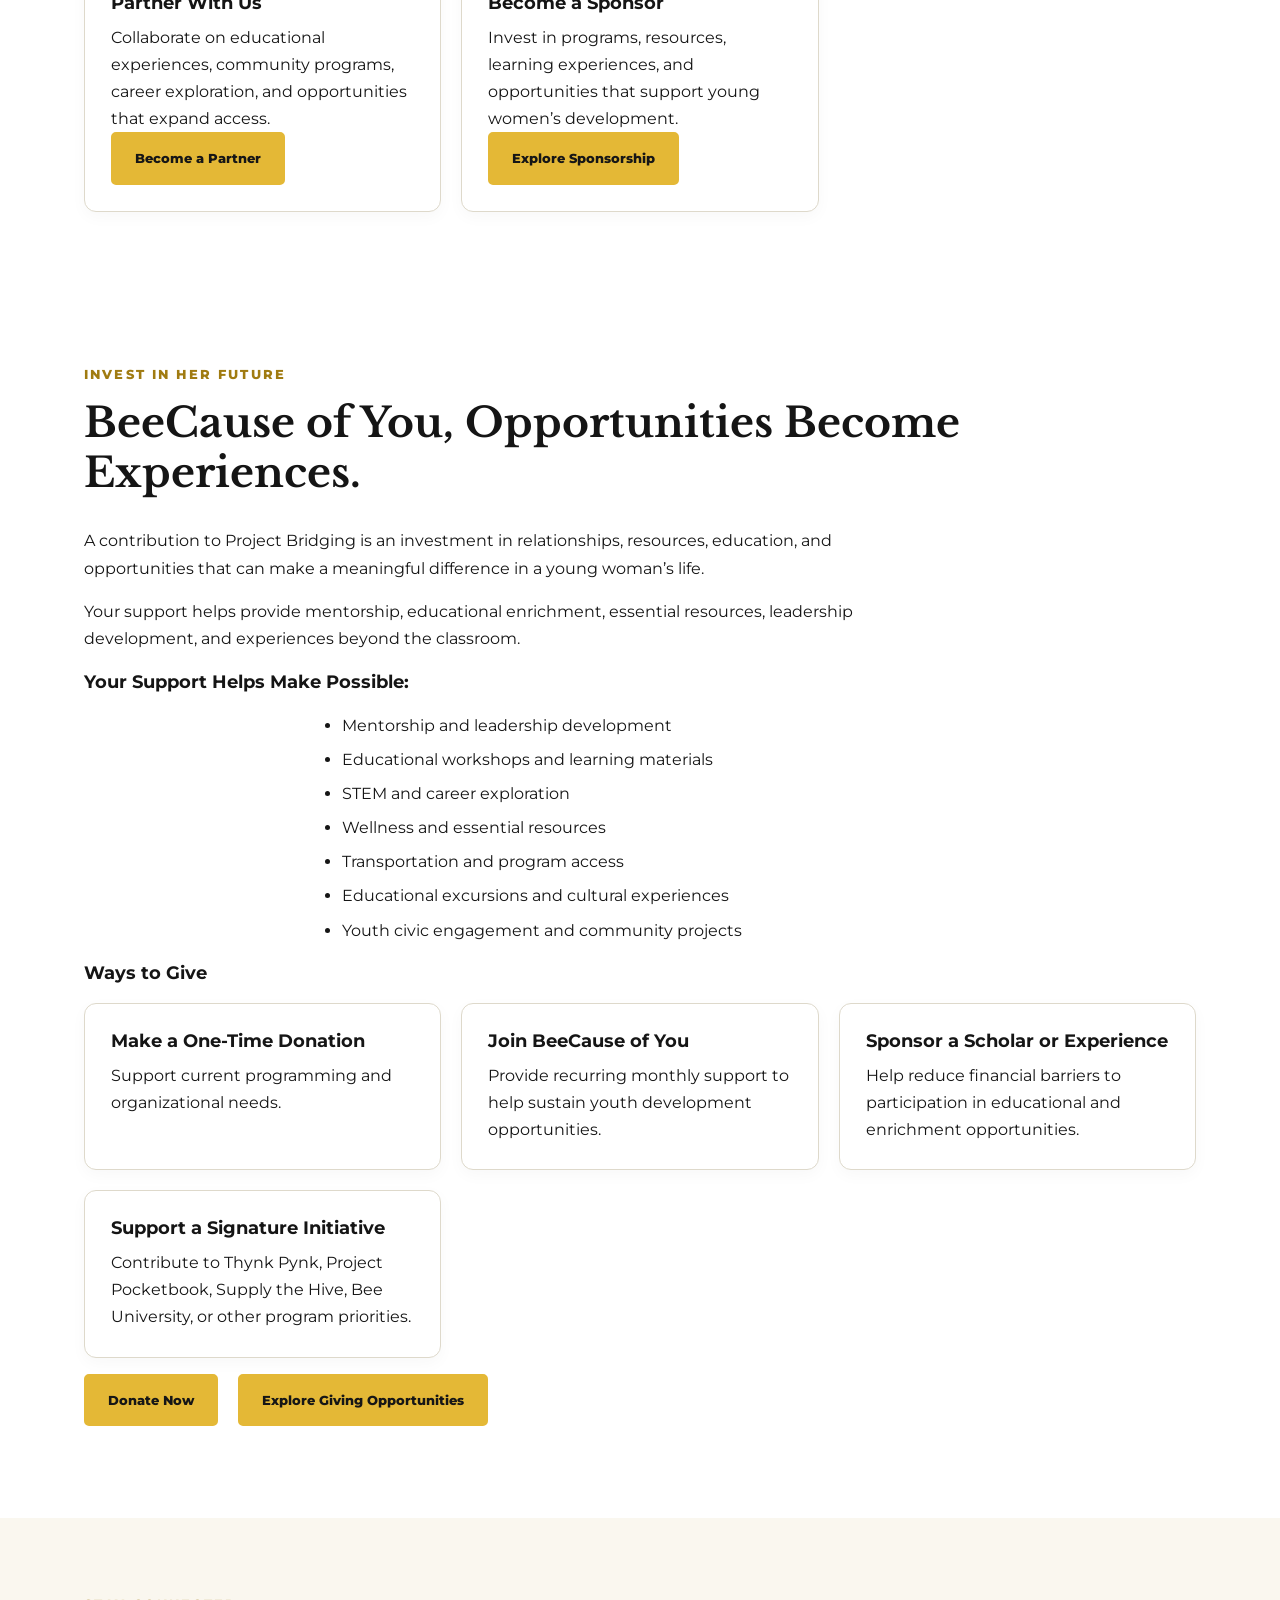
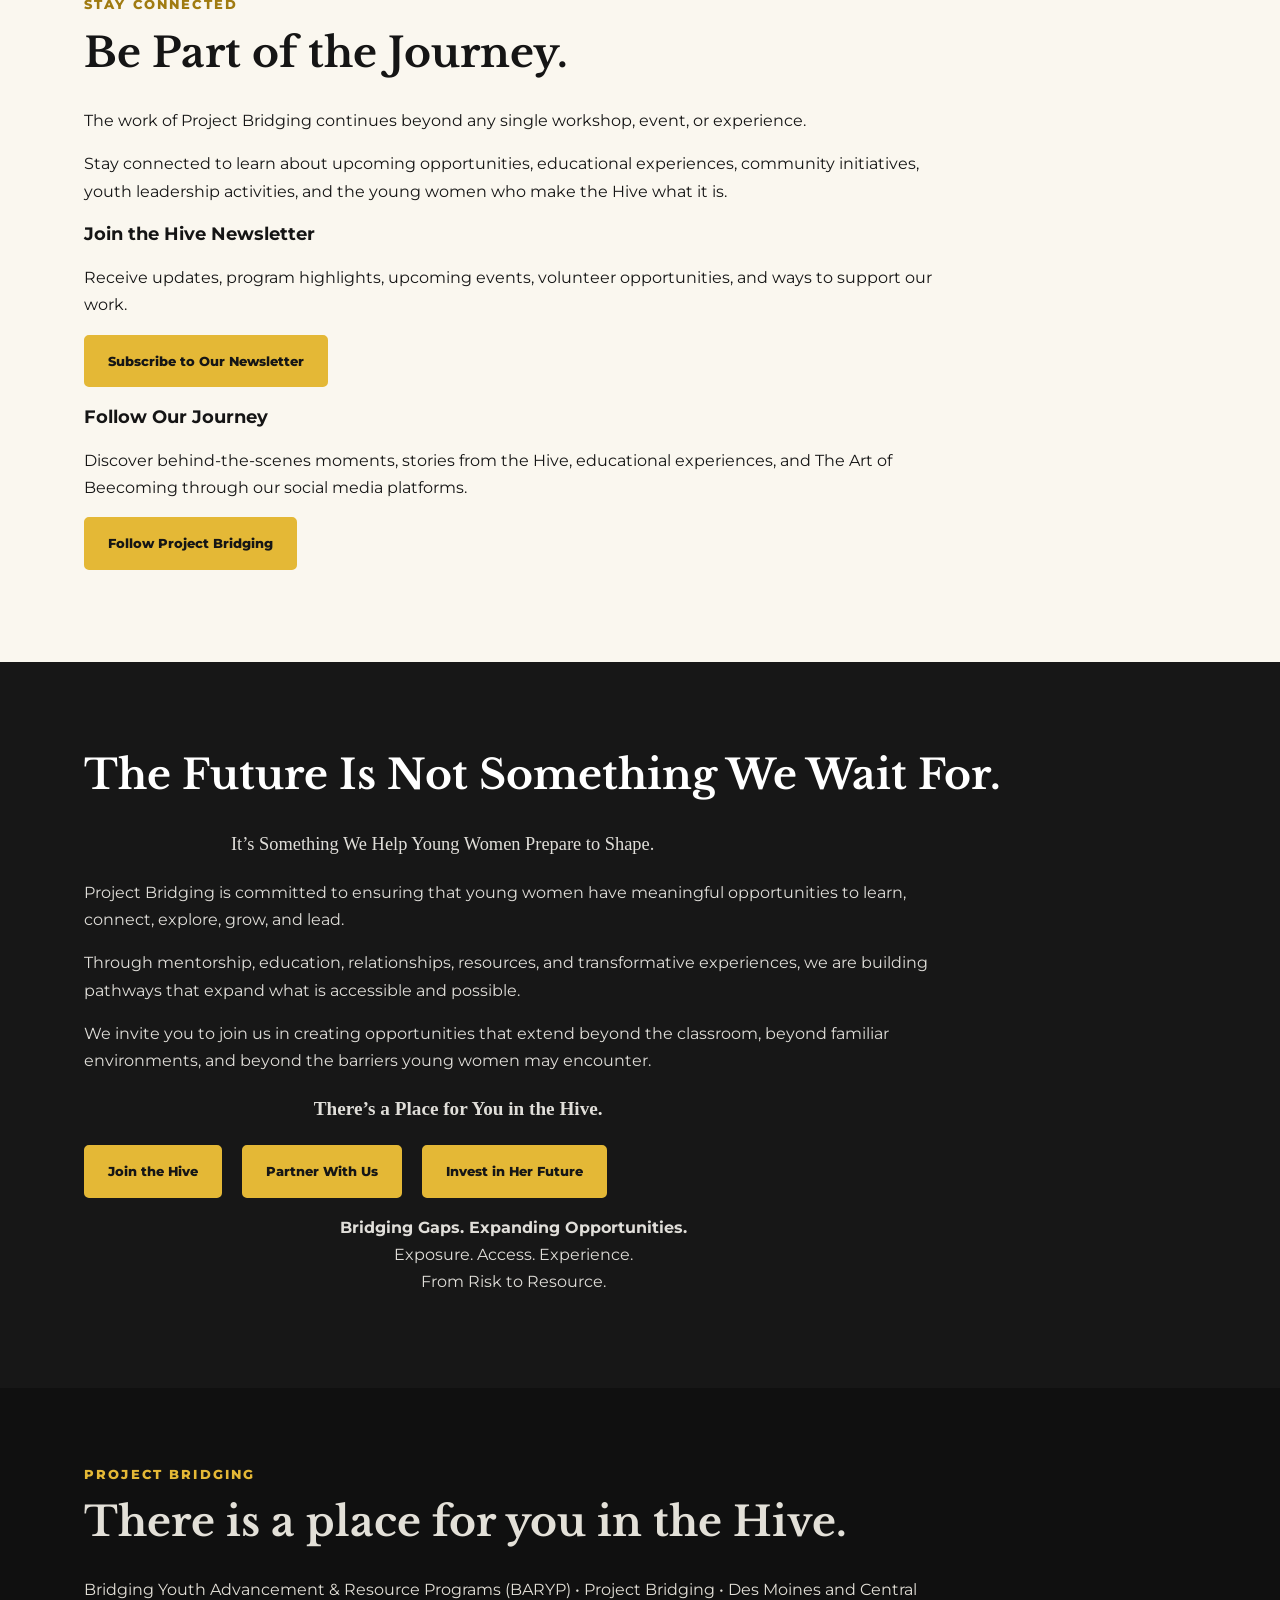
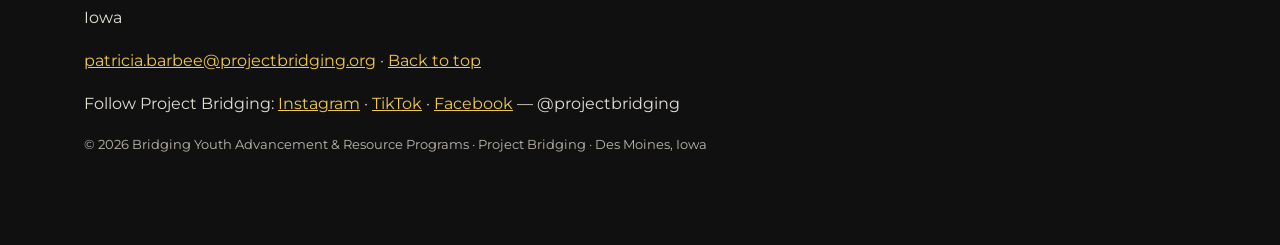
==== commit aff4ef30: "Update button spacing/alignment CSS across site; add FAQ to contact and new giving sections to give" ====
--- a/index.html
+++ b/index.html
@@ -1,8 +1,14 @@
 <!DOCTYPE html>
 <html lang="en"><head><meta charset="UTF-8"><link rel="icon" type="image/png" href="logo.png"><meta name="viewport" content="width=device-width, initial-scale=1"><meta name="description" content="Project Bridging empowers young women through exposure, access, experiences, mentorship, leadership and educational enrichment in Des Moines and Central Iowa."><title>Project Bridging | Welcome to the Hive</title><style>
 @import url('https://fonts.googleapis.com/css2?family=Libre+Baskerville:wght@400;700&family=Montserrat:wght@400;500;600;700;800&display=swap');
-:root{--gold:#e4b836;--black:#151515;--cream:#faf7ef;--muted:#5f5b53}*{box-sizing:border-box}html{scroll-behavior:smooth}body{margin:0;color:var(--black);font-family:Montserrat,Arial,sans-serif;line-height:1.7}h1,h2,h3{line-height:1.23}h1,h2{font-family:'Libre Baskerville',Georgia,serif}h1{font-size:clamp(2.6rem,5.6vw,5.5rem);margin:.3em 0}h2{font-size:clamp(1.9rem,3.2vw,3.2rem);margin:.3em 0 .7em}h3{font-size:1.15rem}p{max-width:78ch}a{color:inherit}header{background:#111;color:white;position:sticky;top:0;z-index:4;border-bottom:2px solid var(--gold)}.nav{max-width:1200px;margin:auto;display:flex;justify-content:space-between;align-items:center;gap:20px;padding:14px 24px}.brand{font-weight:800;letter-spacing:.1em;text-decoration:none;color:var(--gold);line-height:1.1}.brand span{display:block;font-size:.68rem;color:#fff;letter-spacing:.15em;margin-top:5px}.navlinks{display:flex;gap:18px;flex-wrap:wrap;align-items:center}.navlinks a{font-size:.78rem;text-decoration:none;font-weight:700}.navlinks a:hover{color:var(--gold)}.btn{display:inline-flex;align-items:center;justify-content:center;padding:13px 22px;background:var(--gold);color:#161616;font-size:.84rem;font-weight:800;border-radius:5px;text-decoration:none;border:2px solid var(--gold);cursor:pointer}.btn.outline{background:transparent;border-color:currentColor;color:inherit}.btn:hover{filter:brightness(.92)}.hero{background:linear-gradient(115deg,#121212 25%,#282415 100%);color:white;min-height:580px;display:flex;align-items:center}.wrap{max-width:1160px;padding:76px 24px;margin:auto}.hero .wrap{width:100%}.eyebrow{font-weight:800;font-size:.79rem;letter-spacing:.17em;text-transform:uppercase;color:#a07b11}.hero .eyebrow{color:var(--gold)}.lead{font-size:1.18rem;max-width:720px}.hero p{color:#e8e5dc}.actions{display:flex;gap:12px;flex-wrap:wrap;margin-top:28px}.hero .btn.outline{color:white}.gold{color:var(--gold)}.cream{background:var(--cream)}.dark{background:#171717;color:#fff}.dark p{color:#e0ded9}.grid{display:grid;grid-template-columns:repeat(3,minmax(0,1fr));gap:20px}.grid.two{grid-template-columns:repeat(2,minmax(0,1fr))}.card{background:#fff;border:1px solid #ded9cb;border-radius:12px;padding:26px;box-shadow:0 5px 16px rgba(0,0,0,.03)}.dark .card{background:#242424;border-color:#48402b}.card h3{margin:0 0 9px}.card p{margin:0}.number{font-size:2rem;color:#bc911b;font-weight:800}.separator{height:4px;width:64px;background:var(--gold);margin:22px 0}.steps{counter-reset:step}.step{padding:22px 0;border-bottom:1px solid #ddd7c9;display:grid;grid-template-columns:65px 1fr;gap:15px}.step:before{counter-increment:step;content:counter(step,decimal-leading-zero);color:#aa7d00;font-size:1.6rem;font-weight:800}.step h3{margin:0}.step p{margin:.3em 0}.cols{columns:2;column-gap:45px}.cols>div{break-inside:avoid;margin-bottom:25px}.callout{border-left:5px solid var(--gold);padding:22px 25px;background:#f3ecd8;margin:28px 0;font-weight:600}.dark .callout{color:#151515}.small{font-size:.82rem;color:var(--muted)}.tag{font-size:.74rem;display:inline-block;font-weight:800;letter-spacing:.08em;text-transform:uppercase;color:#8f6e12}.quote{font:700 clamp(1.3rem,2.5vw,2rem)/1.5 'Libre Baskerville',Georgia,serif}.notice{background:#fff5da;padding:15px 18px;border-radius:8px;border:1px solid #e6cc7b;margin-top:15px}.faq details{border-bottom:1px solid #ded8cd;padding:18px 0}.faq summary{font-weight:800;cursor:pointer}.faq p{margin:12px 0 0}.footer{background:#101010;color:#e3e0d8}.footer a{color:#efc84f}.muted{color:#6b665b}ul{padding-left:22px}li{margin:7px 0}.chips{display:flex;flex-wrap:wrap;gap:8px}.chip{border:1px solid #b18d2a;border-radius:30px;padding:5px 12px;font-size:.8rem;font-weight:700}.menu-toggle{display:none;background:none;border:1px solid #aaa;color:white;padding:8px 10px;border-radius:4px}@media(max-width:900px){.grid{grid-template-columns:repeat(2,minmax(0,1fr))}.navlinks{gap:10px}.navlinks a{font-size:.7rem}}@media(max-width:700px){.nav{align-items:flex-start}.menu-toggle{display:block}.navlinks{display:none;position:absolute;top:68px;left:0;right:0;background:#161616;padding:22px;flex-direction:column;align-items:flex-start}.navlinks.open{display:flex}.grid,.grid.two{grid-template-columns:1fr}.cols{columns:1}.wrap{padding:55px 20px}.hero{min-height:570px}.step{grid-template-columns:47px 1fr}.navlinks a{font-size:.9rem}}
-.hub-grid{display:grid;grid-template-columns:repeat(2,1fr);gap:14px;margin-top:34px}.hub-btn{display:flex;align-items:center;gap:14px;background:#fff;border:1px solid #e6e2d9;border-left:5px solid #e4b836;padding:18px 22px;transition:.2s;color:inherit;text-decoration:none}.hub-btn:hover{transform:translateY(-1px);border-color:#e4b836;box-shadow:0 4px 14px rgba(0,0,0,.08)}.hub-btn .ic{font-size:1.5rem;line-height:1}.hub-btn strong{display:block;font-size:1rem}.hub-btn span{font-size:.83rem;color:#5f5b53}@media(max-width:620px){.hub-grid{grid-template-columns:1fr}}.brand{display:flex;align-items:center;gap:12px}.brand img{height:54px;width:auto;background:#fff;border-radius:10px;padding:4px}.brand-text{display:flex;flex-direction:column;line-height:1.15}.hero-logo{display:block;width:200px;max-width:62vw;height:auto;background:#fff;border-radius:18px;padding:10px;margin:0 auto 20px}.footer-logo{height:92px;width:auto;background:#fff;border-radius:14px;padding:6px;margin-bottom:14px}</style></head>
+:root{--gold:#e4b836;--black:#151515;--cream:#faf7ef;--muted:#5f5b53}*{box-sizing:border-box}html{scroll-behavior:smooth}body{margin:0;color:var(--black);font-family:Montserrat,Arial,sans-serif;line-height:1.7}h1,h2,h3{line-height:1.23}h1,h2{font-family:'Libre Baskerville',Georgia,serif}h1{font-size:clamp(2.6rem,5.6vw,5.5rem);margin:.3em 0}h2{font-size:clamp(1.9rem,3.2vw,3.2rem);margin:.3em 0 .7em}h3{font-size:1.15rem}p{max-width:78ch}a{color:inherit}header{background:#111;color:white;position:sticky;top:0;z-index:4;border-bottom:2px solid var(--gold)}.nav{max-width:1200px;margin:auto;display:flex;justify-content:space-between;align-items:center;gap:20px;padding:14px 24px}.brand{font-weight:800;letter-spacing:.1em;text-decoration:none;color:var(--gold);line-height:1.1}.brand span{display:block;font-size:.68rem;color:#fff;letter-spacing:.15em;margin-top:5px}.navlinks{display:flex;gap:18px;flex-wrap:wrap;align-items:center}.navlinks a{font-size:.78rem;text-decoration:none;font-weight:700}.navlinks a:hover{color:var(--gold)}.btn{display:inline-flex;align-items:center;justify-content:center;padding:13px 22px;background:var(--gold);color:#161616;font-size:.84rem;font-weight:800;border-radius:5px;text-decoration:none;border:2px solid var(--gold);cursor:pointer}.btn.outline{background:transparent;border-color:currentColor;color:inherit}.btn:hover{filter:brightness(.92)}.hero{background:linear-gradient(115deg,#121212 25%,#282415 100%);color:white;min-height:580px;display:flex;align-items:center}.wrap{max-width:1160px;padding:76px 24px;margin:auto}.hero .wrap{width:100%}.eyebrow{font-weight:800;font-size:.79rem;letter-spacing:.17em;text-transform:uppercase;color:#a07b11}.hero .eyebrow{color:var(--gold)}.lead{font-size:1.18rem;max-width:720px}.hero p{color:#e8e5dc}.actions{display:flex;gap:20px;flex-wrap:wrap;margin-top:28px}.hero .btn.outline{color:white}.gold{color:var(--gold)}.cream{background:var(--cream)}.dark{background:#171717;color:#fff}.dark p{color:#e0ded9}.grid{display:grid;grid-template-columns:repeat(3,minmax(0,1fr));gap:20px}.grid.two{grid-template-columns:repeat(2,minmax(0,1fr))}.card{background:#fff;border:1px solid #ded9cb;border-radius:12px;padding:26px;box-shadow:0 5px 16px rgba(0,0,0,.03)}.dark .card{background:#242424;border-color:#48402b}.card h3{margin:0 0 9px}.card p{margin:0}.number{font-size:2rem;color:#bc911b;font-weight:800}.separator{height:4px;width:64px;background:var(--gold);margin:22px 0}.steps{counter-reset:step}.step{padding:22px 0;border-bottom:1px solid #ddd7c9;display:grid;grid-template-columns:65px 1fr;gap:15px}.step:before{counter-increment:step;content:counter(step,decimal-leading-zero);color:#aa7d00;font-size:1.6rem;font-weight:800}.step h3{margin:0}.step p{margin:.3em 0}.cols{columns:2;column-gap:45px}.cols>div{break-inside:avoid;margin-bottom:25px}.callout{border-left:5px solid var(--gold);padding:22px 25px;background:#f3ecd8;margin:28px 0;font-weight:600}.dark .callout{color:#151515}.small{font-size:.82rem;color:var(--muted)}.tag{font-size:.74rem;display:inline-block;font-weight:800;letter-spacing:.08em;text-transform:uppercase;color:#8f6e12}.quote{font:700 clamp(1.3rem,2.5vw,2rem)/1.5 'Libre Baskerville',Georgia,serif}.notice{background:#fff5da;padding:15px 18px;border-radius:8px;border:1px solid #e6cc7b;margin-top:15px}.faq details{border-bottom:1px solid #ded8cd;padding:18px 0}.faq summary{font-weight:800;cursor:pointer}.faq p{margin:12px 0 0}.footer{background:#101010;color:#e3e0d8}.footer a{color:#efc84f}.muted{color:#6b665b}ul{padding-left:22px}li{margin:7px 0}.chips{display:flex;flex-wrap:wrap;gap:8px}.chip{border:1px solid #b18d2a;border-radius:30px;padding:5px 12px;font-size:.8rem;font-weight:700}.menu-toggle{display:none;background:none;border:1px solid #aaa;color:white;padding:8px 10px;border-radius:4px}@media(max-width:900px){.grid{grid-template-columns:repeat(2,minmax(0,1fr))}.navlinks{gap:10px}.navlinks a{font-size:.7rem}}@media(max-width:700px){.nav{align-items:flex-start}.menu-toggle{display:block}.navlinks{display:none;position:absolute;top:68px;left:0;right:0;background:#161616;padding:22px;flex-direction:column;align-items:flex-start}.navlinks.open{display:flex}.grid,.grid.two{grid-template-columns:1fr}.cols{columns:1}.wrap{padding:55px 20px}.hero{min-height:570px}.step{grid-template-columns:47px 1fr}.navlinks a{font-size:.9rem}}
+.hub-grid{display:grid;grid-template-columns:repeat(2,1fr);gap:14px;margin-top:34px}.hub-btn{display:flex;align-items:center;gap:14px;background:#fff;border:1px solid #e6e2d9;border-left:5px solid #e4b836;padding:18px 22px;transition:.2s;color:inherit;text-decoration:none}.hub-btn:hover{transform:translateY(-1px);border-color:#e4b836;box-shadow:0 4px 14px rgba(0,0,0,.08)}.hub-btn .ic{font-size:1.5rem;line-height:1}.hub-btn strong{display:block;font-size:1rem}.hub-btn span{font-size:.83rem;color:#5f5b53}@media(max-width:620px){.hub-grid{grid-template-columns:1fr}}.brand{display:flex;align-items:center;gap:12px}.brand img{height:54px;width:auto;background:#fff;border-radius:10px;padding:4px}.brand-text{display:flex;flex-direction:column;line-height:1.15}.hero-logo{display:block;width:200px;max-width:62vw;height:auto;background:#fff;border-radius:18px;padding:10px;margin:0 auto 20px}.footer-logo{height:92px;width:auto;background:#fff;border-radius:14px;padding:6px;margin-bottom:14px}
+/* Content buttons: left-aligned, wider spacing (Patsy, Nov 5 2026) */
+main p:has(>.btn){text-align:left!important}
+main p .btn+.btn{margin-left:16px}
+.actions{gap:20px}
+.links{display:flex;gap:20px;flex-wrap:wrap;justify-content:flex-start;align-items:center}
+</style></head>
 <body id="home">
 <header><nav class="nav" aria-label="Primary navigation"><a class="brand" href="index.html"><img src="logo.png" alt="Project Bridging logo"><span class="brand-text">PROJECT BRIDGING<span>WELCOME TO THE HIVE • EST. 2022</span></span></a><button class="menu-toggle" aria-label="Toggle navigation" aria-expanded="false" onclick="const n=document.getElementById('navlinks');n.classList.toggle('open');this.setAttribute('aria-expanded',n.classList.contains('open'))">☰ Menu</button><div id="navlinks" class="navlinks"><a href="index.html">Home</a><a href="about.html">About Us</a><a href="our-approach.html">Our Approach</a><a href="programs.html">Our Programs</a><a href="get-involved.html">Get Involved</a><a href="events.html">Events &amp; News</a><a href="contact.html">Contact</a><a href="give.html" class="btn">Give</a></div></nav></header>
 <main>
